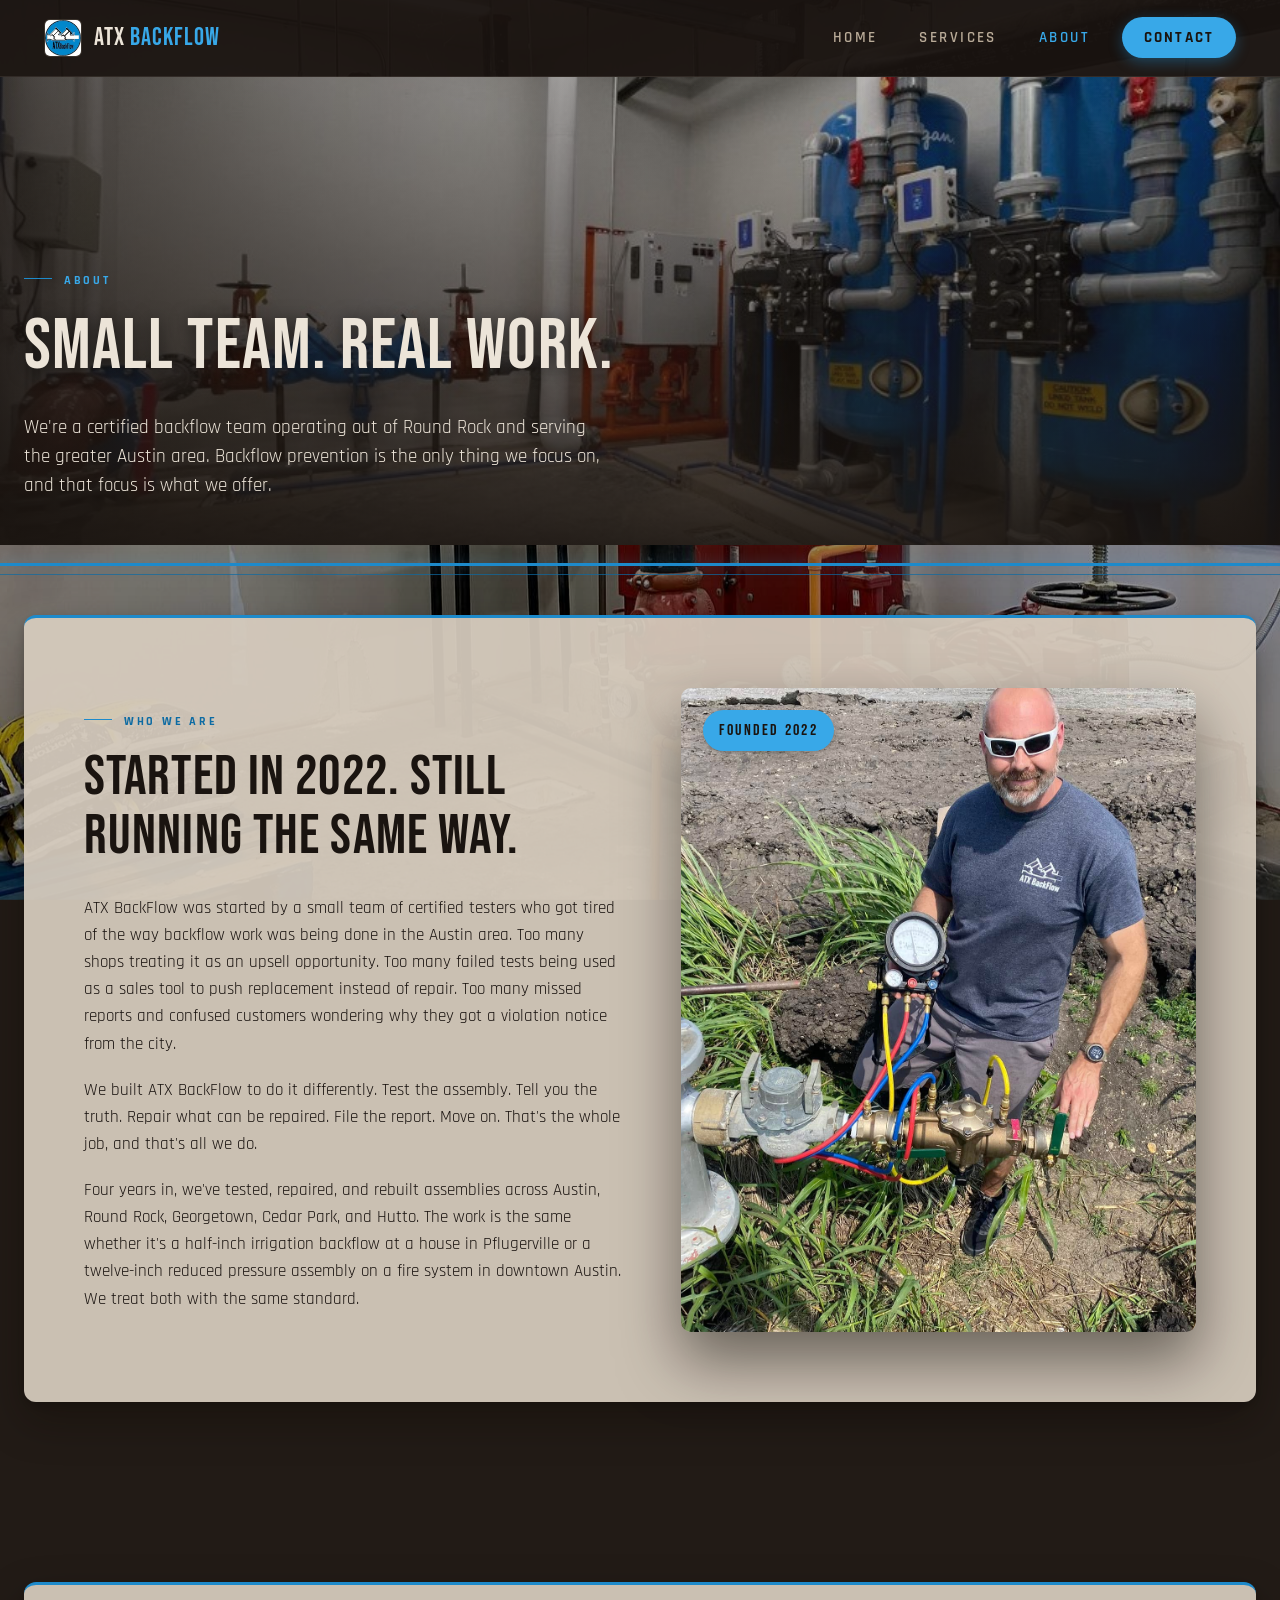
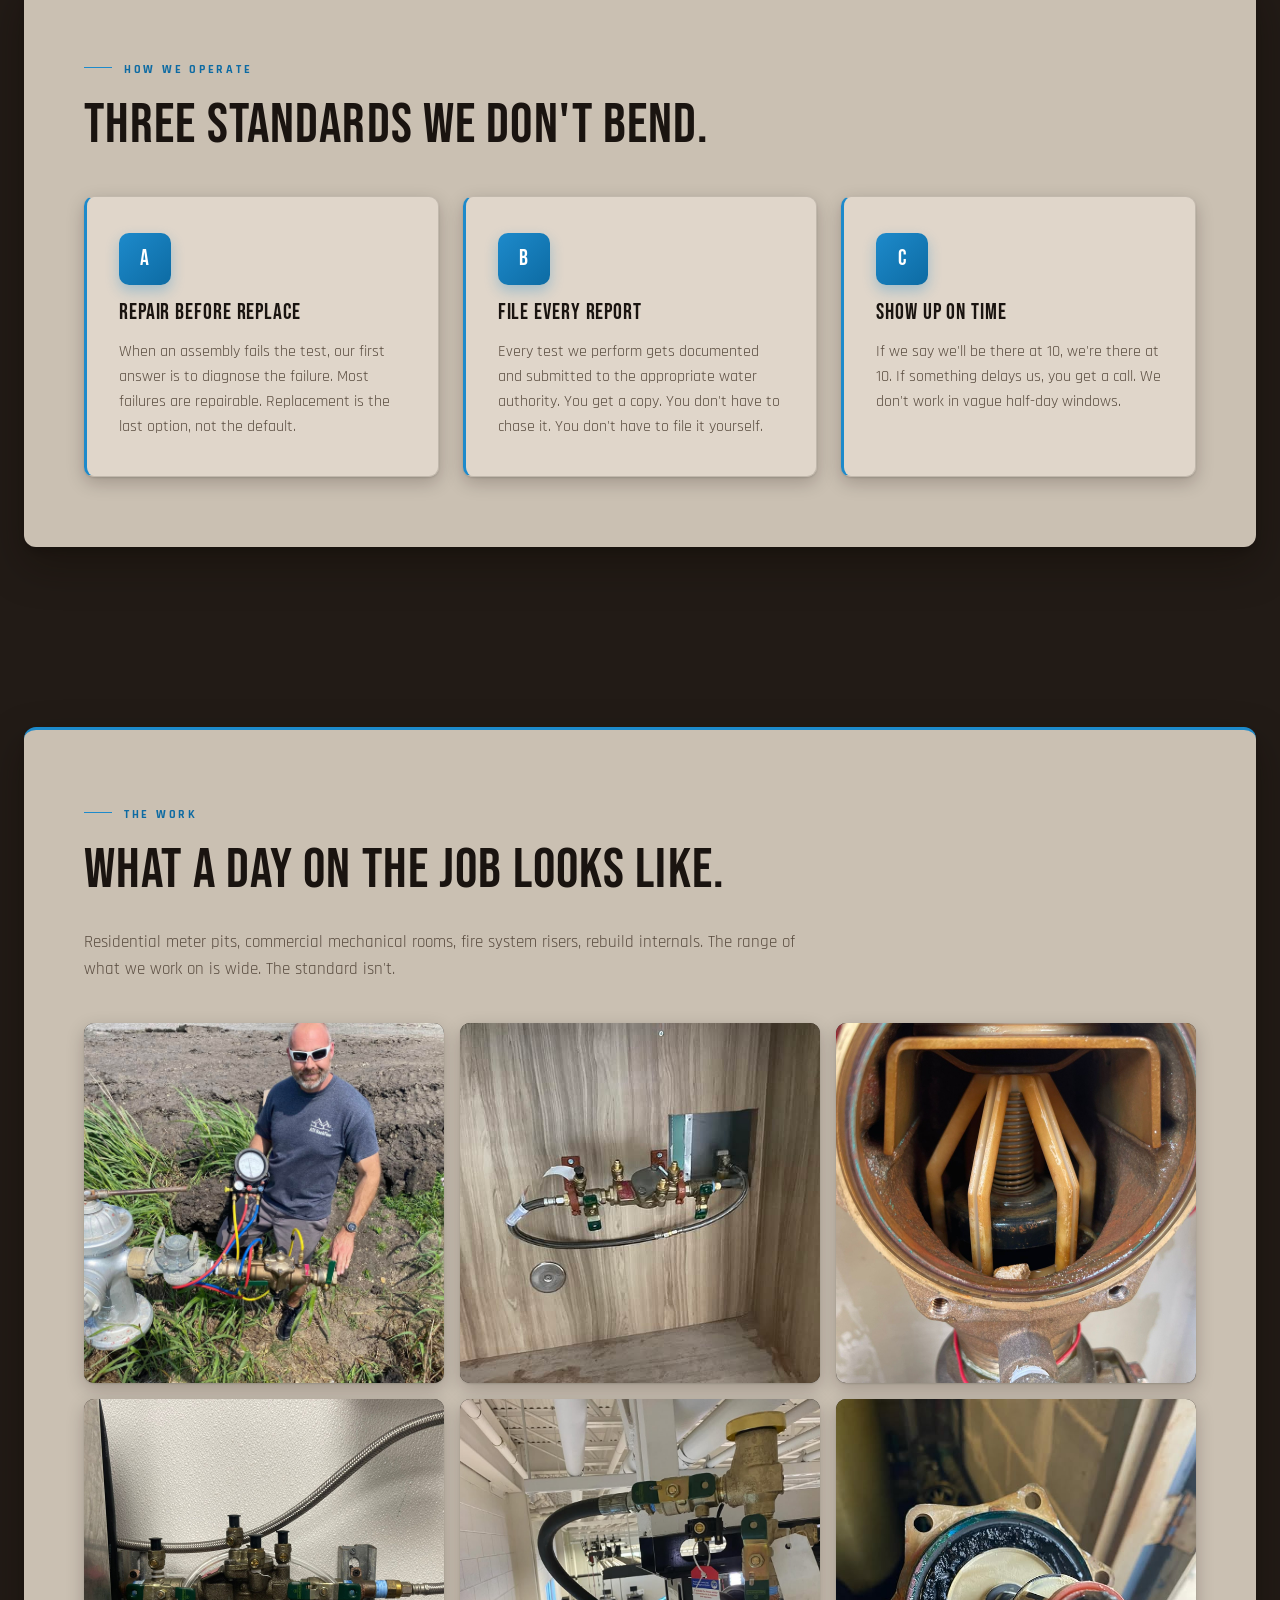
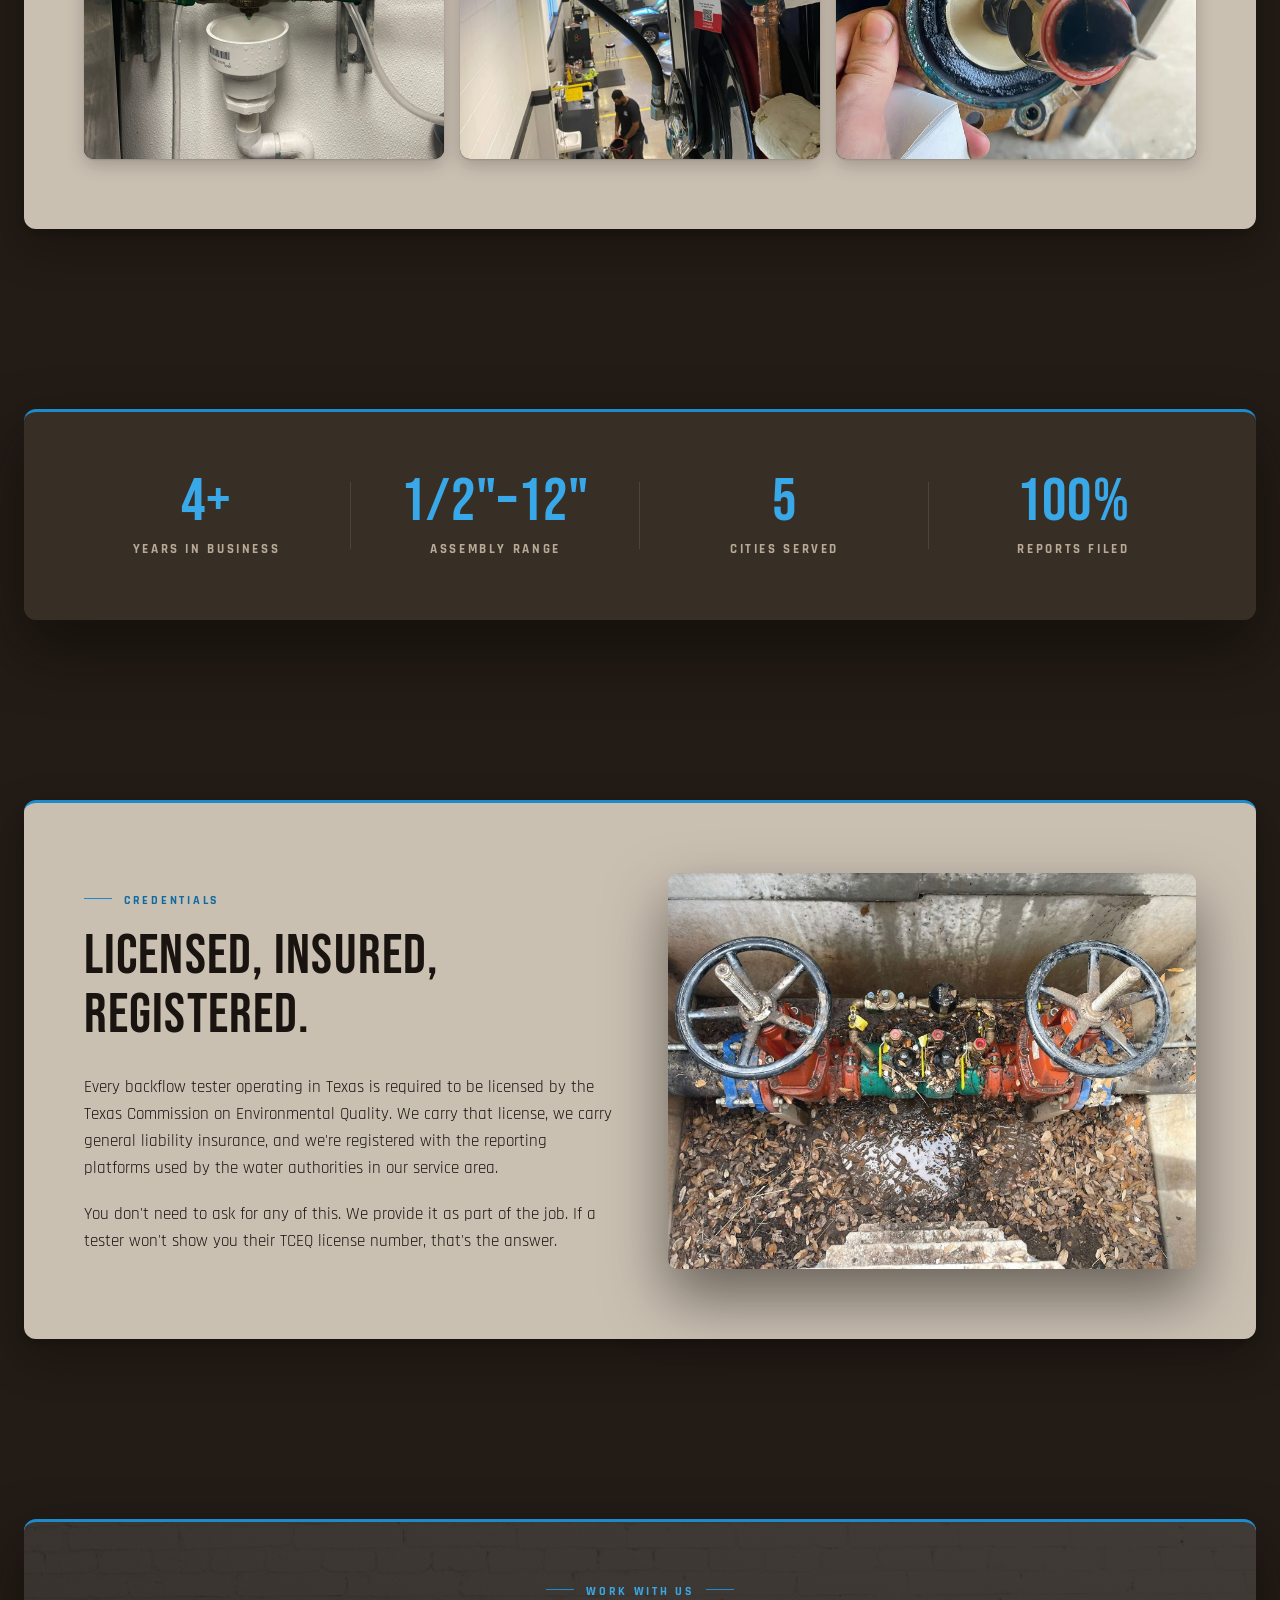
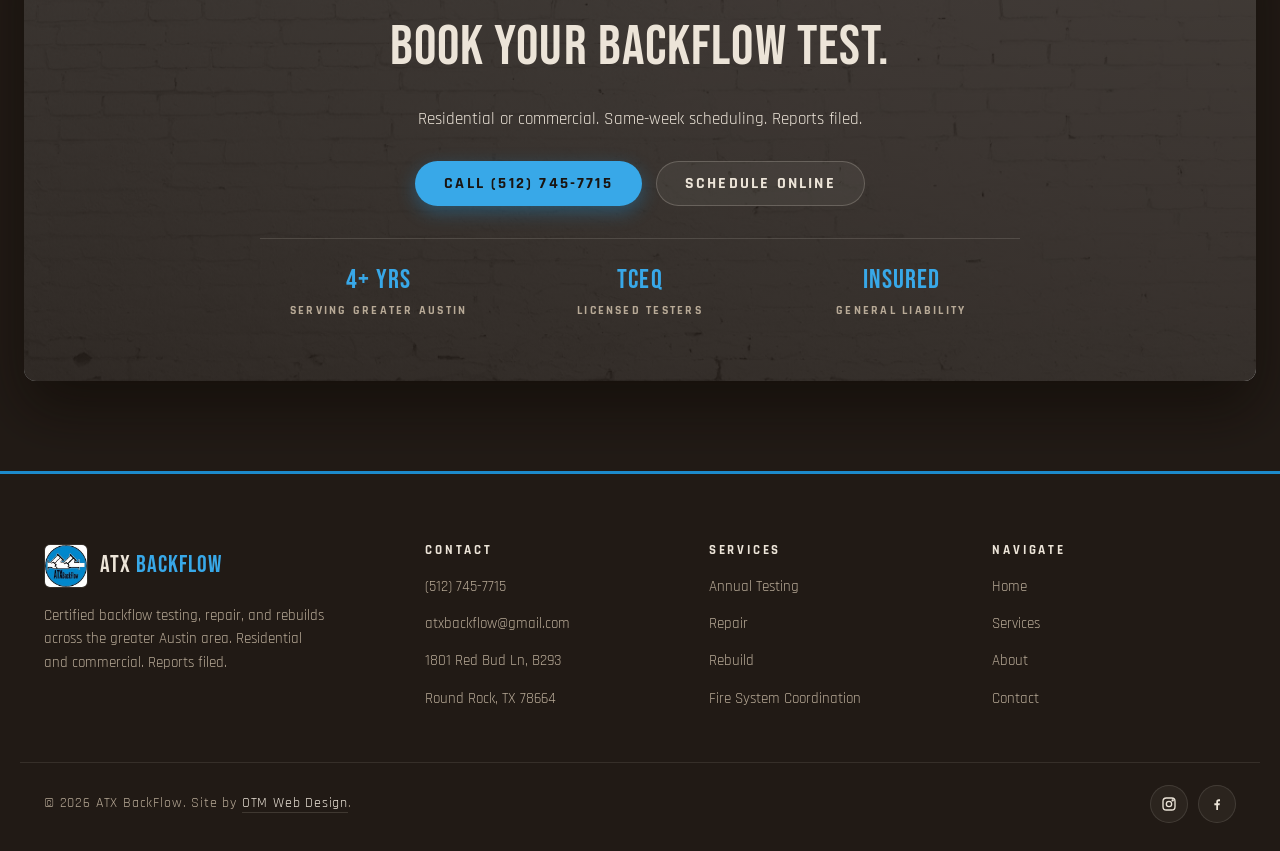
==== about.html @ 3a4fd920 "Polished first round" ====
<!DOCTYPE html>
<html lang="en">
<head>
  <meta charset="UTF-8">
  <meta name="viewport" content="width=device-width, initial-scale=1.0">
  <title>About | ATX BackFlow</title>
  <meta name="description" content="ATX BackFlow is a small, certified team serving the greater Austin area. We focus on backflow prevention testing, repair, and rebuilds. See our work and learn how we operate.">

  <link rel="preconnect" href="https://fonts.googleapis.com">
  <link rel="preconnect" href="https://fonts.gstatic.com" crossorigin>
  <link href="https://fonts.googleapis.com/css2?family=Bebas+Neue&family=Rajdhani:wght@400;500;600;700&display=swap" rel="stylesheet">

  <link rel="stylesheet" href="styles.css">
  <link rel="icon" type="image/png" href="assets/logo.jpg">
</head>
<body data-page="about">

  <header class="nav">
    <div class="nav__inner">
      <a href="index.html" class="nav__brand">
        <img src="assets/logo.jpg" alt="ATX BackFlow logo" class="nav__brand-mark">
        <strong>ATX <em>BackFlow</em></strong>
      </a>

      <button class="nav__hamburger" aria-label="Toggle menu" aria-expanded="false" aria-controls="nav-panel">
        <span></span><span></span><span></span>
      </button>

      <ul class="nav__menu">
        <li><a href="index.html" class="nav__link" data-nav="home">Home</a></li>
        <li><a href="services.html" class="nav__link" data-nav="services">Services</a></li>
        <li><a href="about.html" class="nav__link" data-nav="about">About</a></li>
        <li><a href="book.html" class="nav__cta">Contact</a></li>
      </ul>
    </div>
  </header>

  <div class="nav-backdrop" aria-hidden="true"></div>
  <nav class="nav-panel" id="nav-panel" aria-label="Mobile navigation">
    <a href="index.html" class="nav-panel__link" data-nav="home">Home</a>
    <a href="services.html" class="nav-panel__link" data-nav="services">Services</a>
    <a href="about.html" class="nav-panel__link" data-nav="about">About</a>
    <a href="book.html" class="nav-panel__cta">Contact</a>
  </nav>

  <!-- HERO -->
  <section class="hero hero--page">
    <div class="hero__bg" style="background-image: url('assets/hero-about.jpg');"></div>
    <div class="hero__inner">
      <div class="hero__content">
        <span class="eyebrow">About</span>
        <h1>Small Team. Real Work.</h1>
        <p class="hero__lede">We're a certified backflow team operating out of Round Rock and serving the greater Austin area. Backflow prevention is the only thing we focus on, and that focus is what we offer.</p>
      </div>
    </div>
  </section>

  <!-- BRAND RAIL -->
  <div class="brand-rail" aria-hidden="true">
    <div class="brand-rail__line-primary"></div>
    <div class="brand-rail__line-secondary"></div>
  </div>

  <!-- INTRO -->
  <section class="section section-card">
    <div class="container reveal">
      <div class="intro-grid">
        <div>
          <span class="eyebrow">Who We Are</span>
          <h2>Started in 2022. Still Running the Same Way.</h2>
          <p>ATX BackFlow was started by a small team of certified testers who got tired of the way backflow work was being done in the Austin area. Too many shops treating it as an upsell opportunity. Too many failed tests being used as a sales tool to push replacement instead of repair. Too many missed reports and confused customers wondering why they got a violation notice from the city.</p>
          <p>We built ATX BackFlow to do it differently. Test the assembly. Tell you the truth. Repair what can be repaired. File the report. Move on. That's the whole job, and that's all we do.</p>
          <p>Four years in, we've tested, repaired, and rebuilt assemblies across Austin, Round Rock, Georgetown, Cedar Park, and Hutto. The work is the same whether it's a half-inch irrigation backflow at a house in Pflugerville or a twelve-inch reduced pressure assembly on a fire system in downtown Austin. We treat both with the same standard.</p>
        </div>
        <div class="intro-grid__media">
          <span class="intro-grid__badge">Founded 2022</span>
          <img src="assets/about-intro.jpg" alt="ATX BackFlow technician on site">
        </div>
      </div>
    </div>
  </section>

  <!-- VALUES -->
  <section class="section section-card">
    <div class="container reveal">
      <div style="max-width: 720px;">
        <span class="eyebrow">How We Operate</span>
        <h2>Three Standards We Don't Bend.</h2>
      </div>

      <div class="services-grid">
        <article class="service-card value-card">
          <div class="service-card__icon">A</div>
          <h3>Repair Before Replace</h3>
          <p>When an assembly fails the test, our first answer is to diagnose the failure. Most failures are repairable. Replacement is the last option, not the default.</p>
        </article>

        <article class="service-card value-card">
          <div class="service-card__icon">B</div>
          <h3>File Every Report</h3>
          <p>Every test we perform gets documented and submitted to the appropriate water authority. You get a copy. You don't have to chase it. You don't have to file it yourself.</p>
        </article>

        <article class="service-card value-card">
          <div class="service-card__icon">C</div>
          <h3>Show Up On Time</h3>
          <p>If we say we'll be there at 10, we're there at 10. If something delays us, you get a call. We don't work in vague half-day windows.</p>
        </article>
      </div>
    </div>
  </section>

  <!-- GALLERY -->
  <section class="section section-card">
    <div class="container reveal">
      <div style="max-width: 720px;">
        <span class="eyebrow">The Work</span>
        <h2>What a Day on the Job Looks Like.</h2>
        <p class="muted" style="font-size: 1.05rem;">Residential meter pits, commercial mechanical rooms, fire system risers, rebuild internals. The range of what we work on is wide. The standard isn't.</p>
      </div>

      <div class="gallery-grid">
        <div class="gallery-item"><img src="assets/gallery-1.jpg" alt="Technician performing residential backflow test"></div>
        <div class="gallery-item"><img src="assets/gallery-2.jpg" alt="Wall of mounted commercial backflow assemblies"></div>
        <div class="gallery-item"><img src="assets/gallery-3.jpg" alt="Industrial valve internals"></div>
        <div class="gallery-item"><img src="assets/gallery-4.jpg" alt="Residential backflow install"></div>
        <div class="gallery-item"><img src="assets/gallery-5.jpg" alt="Commercial mechanical room work"></div>
        <div class="gallery-item"><img src="assets/gallery-6.jpg" alt="Backflow assembly repair detail"></div>
      </div>
    </div>
  </section>

  <!-- STATS BAND (contained warm frame) -->
  <section class="section section-card section-card--deep">
    <div class="container reveal">
      <div class="stats__grid">
        <div class="stat">
          <div class="stat__value">4+</div>
          <div class="stat__label">Years in Business</div>
        </div>
        <div class="stat">
          <div class="stat__value">1/2"&ndash;12"</div>
          <div class="stat__label">Assembly Range</div>
        </div>
        <div class="stat">
          <div class="stat__value">5</div>
          <div class="stat__label">Cities Served</div>
        </div>
        <div class="stat">
          <div class="stat__value">100%</div>
          <div class="stat__label">Reports Filed</div>
        </div>
      </div>
    </div>
  </section>

  <!-- CREDENTIALS -->
  <section class="section section-card">
    <div class="container reveal">
      <div class="feature feature--reverse">
        <div class="feature__media">
          <img src="assets/about-credentials.jpg" alt="Rebuilt backflow assembly internals showing component-level work">
        </div>
        <div>
          <span class="eyebrow">Credentials</span>
          <h2>Licensed, Insured, Registered.</h2>
          <p>Every backflow tester operating in Texas is required to be licensed by the Texas Commission on Environmental Quality. We carry that license, we carry general liability insurance, and we're registered with the reporting platforms used by the water authorities in our service area.</p>
          <p>You don't need to ask for any of this. We provide it as part of the job. If a tester won't show you their TCEQ license number, that's the answer.</p>
        </div>
      </div>
    </div>
  </section>

  <!-- CTA STRIP -->
  <section class="section section-card section-card--deep has-bg">
    <div class="container reveal">
      <div class="cta-strip__inner">
        <span class="eyebrow eyebrow--centered">Work With Us</span>
        <h2>Book Your Backflow Test.</h2>
        <p class="cta-strip__lede">Residential or commercial. Same-week scheduling. Reports filed.</p>
        <div class="cta-strip__actions">
          <a href="tel:5127457715" class="btn btn--primary">Call (512) 745-7715</a>
          <a href="book.html" class="btn btn--ghost">Schedule Online</a>
        </div>
        <div class="cta-trust">
          <div class="cta-trust__item">
            <div class="cta-trust__value">4+ Yrs</div>
            <div class="cta-trust__label">Serving Greater Austin</div>
          </div>
          <div class="cta-trust__item">
            <div class="cta-trust__value">TCEQ</div>
            <div class="cta-trust__label">Licensed Testers</div>
          </div>
          <div class="cta-trust__item">
            <div class="cta-trust__value">Insured</div>
            <div class="cta-trust__label">General Liability</div>
          </div>
        </div>
      </div>
    </div>
  </section>

  <!-- FOOTER -->
  <footer class="footer">
    <div class="footer__grid">
      <div>
        <div class="footer__brand">
          <img src="assets/logo.jpg" alt="ATX BackFlow logo">
          <span class="footer__brand-text">ATX <em>BackFlow</em></span>
        </div>
        <p class="footer__tagline">Certified backflow testing, repair, and rebuilds across the greater Austin area. Residential and commercial. Reports filed.</p>
      </div>

      <div class="footer__col">
        <h4>Contact</h4>
        <ul class="footer__list">
          <li><a href="tel:5127457715">(512) 745-7715</a></li>
          <li><a href="mailto:atxbackflow@gmail.com">atxbackflow@gmail.com</a></li>
          <li><span>1801 Red Bud Ln, B293</span></li>
          <li><span>Round Rock, TX 78664</span></li>
        </ul>
      </div>

      <div class="footer__col">
        <h4>Services</h4>
        <ul class="footer__list">
          <li><a href="services.html">Annual Testing</a></li>
          <li><a href="services.html">Repair</a></li>
          <li><a href="services.html">Rebuild</a></li>
          <li><a href="services.html">Fire System Coordination</a></li>
        </ul>
      </div>

      <div class="footer__col">
        <h4>Navigate</h4>
        <ul class="footer__list">
          <li><a href="index.html">Home</a></li>
          <li><a href="services.html">Services</a></li>
          <li><a href="about.html">About</a></li>
          <li><a href="book.html">Contact</a></li>
        </ul>
      </div>
    </div>

    <div class="footer__bottom">
      <div class="footer__credits">
        &copy; <span data-year>2026</span> ATX BackFlow. Site by <a href="https://otm-designs.com" target="_blank" rel="noopener">OTM Web Design</a>.
      </div>
      <div class="footer__social">
        <a href="https://www.instagram.com/atxbackflow/" target="_blank" rel="noopener" aria-label="Instagram">
          <svg viewBox="0 0 24 24" fill="none" stroke="currentColor" stroke-width="2"><rect x="3" y="3" width="18" height="18" rx="5"/><circle cx="12" cy="12" r="4"/><circle cx="17.5" cy="6.5" r="0.8" fill="currentColor"/></svg>
        </a>
        <a href="https://www.facebook.com/ATXbackflow" target="_blank" rel="noopener" aria-label="Facebook">
          <svg viewBox="0 0 24 24" fill="currentColor"><path d="M13.5 21v-7h2.4l.4-3h-2.8V9.2c0-.9.3-1.5 1.5-1.5h1.5V5c-.3 0-1.1-.1-2.1-.1-2.1 0-3.5 1.3-3.5 3.6V11H8v3h2.9v7h2.6z"/></svg>
        </a>
      </div>
    </div>
  </footer>

  <script src="script.js"></script>
</body>
</html>
---- styles.css ----
/* ============================================
   ATX BACKFLOW
   OTM Background Build Standard
   Warm taupe frames over dark locked background
   Water blue accent (plumbing/utility brand color)
   ============================================ */

:root {
  /* ===== Dark element palette (used for hero, nav, marquee, footer, dark sub-cards) ===== */
  --color-ink: #1a1410;          /* deep espresso text on warm frames, never pure black */
  --color-espresso: #221b16;     /* deepest dark used for footer / marquee / nav */
  --color-charcoal: #2c241d;     /* secondary dark */

  /* ===== Warm taupe frame palette ===== */
  --color-taupe-primary: #3a3128;     /* base for emphasis (CTA strip, stats, footer) */
  --color-taupe-frame: #d8cdbf;       /* primary warm frame fill (taupe, grounded) */
  --color-taupe-frame-soft: #e2d8cb;  /* lighter frame variant */
  --color-taupe-deep: #2e2620;        /* deepest warm tone, marquee/CTA strip emphasis */
  --color-taupe-line: rgba(58, 49, 40, 0.18);
  --color-warm-text-muted: #5a4d40;   /* muted text on warm frames */

  /* Frame fills with alpha for floating over locked bg */
  --frame-fill: rgba(216, 205, 191, 0.93);       /* warm taupe primary at 93% alpha */
  --frame-fill-soft: rgba(226, 216, 203, 0.94);  /* lighter sub-card / inner */
  --frame-fill-deep: rgba(58, 49, 40, 0.92);     /* deep emphasis frame (stats, CTA, marquee) */
  --frame-fill-deepest: rgba(34, 27, 22, 0.95);  /* deepest, used for footer */

  /* ===== Accent: water blue (plumbing brand) ===== */
  --accent: #1d8acb;
  --accent-bright: #38a8e8;
  --accent-deep: #0d6ba3;
  --accent-soft: rgba(29, 138, 203, 0.16);

  /* ===== Surfaces ===== */
  --color-cream: #f4ece1;              /* lightest accent surface for hover states */
  --color-text-on-dark: #ece4d8;       /* warm-tinted light text on dark surfaces */
  --color-text-on-dark-muted: #b8aa97;

  /* Form input fields (sit inside warm frames, need a clean readable surface) */
  --form-surface: #f8f2e8;
  --form-border: #b8a890;

  /* ===== Shadows ===== */
  --shadow-soft: 0 6px 18px rgba(20, 12, 6, 0.22), 0 1px 2px rgba(0, 0, 0, 0.12);
  --shadow-lift: 0 18px 42px rgba(15, 9, 4, 0.35), 0 4px 10px rgba(0, 0, 0, 0.18);
  --shadow-deep: 0 28px 60px rgba(10, 6, 2, 0.5);

  /* ===== Layout ===== */
  --container-max: 1240px;
  --radius-card: 12px;
  --radius-sub: 10px;
  --radius-pill: 999px;

  /* ===== Transitions ===== */
  --t-fast: 150ms ease;
  --t-base: 220ms ease;
  --t-slow: 380ms cubic-bezier(0.5, 0, 0.2, 1);
}

/* ============================================
   RESET / BASE
   ============================================ */

*, *::before, *::after { box-sizing: border-box; }

html {
  scroll-behavior: smooth;
  -webkit-text-size-adjust: 100%;
}

body {
  margin: 0;
  font-family: 'Rajdhani', system-ui, sans-serif;
  font-size: 17px;
  line-height: 1.6;
  color: var(--color-ink);
  background: var(--color-espresso);
  position: relative;
  min-height: 100vh;
  overflow-x: hidden;
}

body.nav-open { overflow: hidden; }

/* Locked body background. body::before ONLY. No body::after overlay (per spec). */
body::before {
  content: '';
  position: fixed;
  inset: 0;
  z-index: -1;
  background-image: url('assets/body-bg.jpg');
  background-size: cover;
  background-position: center;
  background-repeat: no-repeat;
  filter: brightness(0.6) saturate(0.95);
  will-change: transform;
}

img { max-width: 100%; display: block; }
a { color: inherit; text-decoration: none; }
button { font-family: inherit; cursor: pointer; border: none; background: none; color: inherit; }

/* ============================================
   TYPOGRAPHY
   ============================================ */

h1, h2, h3, h4 {
  font-family: 'Bebas Neue', 'Rajdhani', sans-serif;
  font-weight: 400;
  letter-spacing: 0.02em;
  line-height: 1.05;
  margin: 0 0 0.5em;
  text-transform: uppercase;
  color: var(--color-ink);
  text-wrap: balance;
}

h1 { font-size: clamp(2.8rem, 6vw, 4.5rem); letter-spacing: 0.015em; }
h2 { font-size: clamp(2.2rem, 4.5vw, 3.5rem); }
h3 { font-size: clamp(1.5rem, 2.6vw, 1.95rem); letter-spacing: 0.04em; }
h4 { font-size: 1.15rem; letter-spacing: 0.06em; }

p { margin: 0 0 1.1em; color: var(--color-ink); }
p:last-child { margin-bottom: 0; }

.lede, .hero__lede, .cta-strip p { text-wrap: pretty; }

.eyebrow {
  display: inline-block;
  font-family: 'Rajdhani', sans-serif;
  font-size: 0.78rem;
  font-weight: 700;
  letter-spacing: 0.22em;
  text-transform: uppercase;
  color: var(--accent-deep);
  margin-bottom: 1.1rem;
}

.eyebrow::before {
  content: '';
  display: inline-block;
  width: 28px;
  height: 1px;
  background: var(--accent);
  vertical-align: middle;
  margin-right: 12px;
  margin-bottom: 4px;
}

/* Symmetric eyebrow (used on CTA strip): line on both sides */
.eyebrow--centered {
  display: block;
  text-align: center;
  margin-bottom: 1.1rem;
}
.eyebrow--centered::before,
.eyebrow--centered::after {
  content: '';
  display: inline-block;
  width: 28px;
  height: 1px;
  background: var(--accent);
  vertical-align: middle;
  margin: 0 12px 4px;
}

/* Text on dark surfaces (hero, marquee, CTA strip, footer, deep frames) */
.on-dark { color: var(--color-text-on-dark); }
.on-dark h1, .on-dark h2, .on-dark h3, .on-dark h4 { color: var(--color-text-on-dark); }
.on-dark p { color: var(--color-text-on-dark); }
.on-dark .muted { color: var(--color-text-on-dark-muted); }

.muted { color: var(--color-warm-text-muted); }

/* ============================================
   LAYOUT PRIMITIVES
   Warm frame floating over locked background
   ============================================ */

.section {
  padding: 90px 0;
  position: relative;
  background: transparent;
}

.section--tight { padding: 60px 0; }

.container {
  width: calc(100% - 48px);
  max-width: var(--container-max);
  margin: 0 auto;
}

/* THE CORE PATTERN: warm floating frame.
   Applied to .section .container via the .section-card class on the section.
   Every content frame carries a 3px accent top border (frame top trim). */
.section-card .container {
  background: var(--frame-fill);
  color: var(--color-ink);
  padding: 70px 60px;
  border-radius: var(--radius-card);
  box-shadow: var(--shadow-lift);
  border-top: 3px solid var(--accent);
  position: relative;
}

/* Deeper warm frame for emphasis sections (stats, CTA strip) */
.section-card--deep .container {
  background: var(--frame-fill-deep);
  color: var(--color-text-on-dark);
  padding: 60px 50px;
  border-radius: var(--radius-card);
  box-shadow: var(--shadow-deep);
  border-top: 3px solid var(--accent);
}

/* CTA strip with a background image. Image sits under a warm dark scrim
   so the headline, blue accents, and trust strip stay legible. */
.section-card--deep.has-bg .container {
  background:
    linear-gradient(rgba(34, 27, 22, 0.86), rgba(34, 27, 22, 0.9)),
    url('assets/cta-bg.jpg');
  background-size: cover, cover;
  background-position: center, center;
  background-repeat: no-repeat, no-repeat;
  overflow: hidden;
}

.section-card--deep .container h1,
.section-card--deep .container h2,
.section-card--deep .container h3,
.section-card--deep .container h4 { color: var(--color-text-on-dark); }
.section-card--deep .container p { color: var(--color-text-on-dark); }
.section-card--deep .container .eyebrow { color: var(--accent-bright); }
.section-card--deep .container .muted { color: var(--color-text-on-dark-muted); }

/* ============================================
   BRAND TRANSITION RAIL (inner pages only)
   Sits below hero, above first content frame.
   Pages WITH a marquee skip this (marquee handles the transition).
   ============================================ */

.brand-rail {
  padding: 18px 0 0;
  display: flex;
  flex-direction: column;
  align-items: stretch;
  gap: 8px;
  background: transparent;
}

/* When a brand rail is immediately followed by a content section,
   pull that section up so the rail reads as a tight hero-to-content handoff */
.brand-rail + .section { padding-top: 40px; }

.brand-rail__line-primary {
  height: 3px;
  background: var(--accent);
  box-shadow: 0 0 14px rgba(56, 168, 232, 0.4);
}

.brand-rail__line-secondary {
  height: 1px;
  background: var(--accent-deep);
  opacity: 0.7;
}

/* ============================================
   NAV
   Full-width bar, no backdrop-filter (panel positioning hazard).
   Solid-ish dark background gives the premium feel.
   ============================================ */

.nav {
  position: sticky;
  top: 0;
  z-index: 100;
  background: rgba(26, 20, 16, 0.94);
  border-bottom: 1px solid rgba(216, 205, 191, 0.1);
}

.nav__inner {
  max-width: var(--container-max);
  margin: 0 auto;
  padding: 18px 24px;
  display: flex;
  align-items: center;
  justify-content: space-between;
  gap: 24px;
}

.nav__brand {
  display: flex;
  align-items: center;
  gap: 12px;
  font-family: 'Bebas Neue', sans-serif;
  font-size: 1.55rem;
  letter-spacing: 0.04em;
  color: var(--color-text-on-dark);
}

.nav__brand-mark {
  width: 38px;
  height: 38px;
  border-radius: 6px;
  object-fit: cover;
  background: var(--color-espresso);
  border: 1px solid rgba(216, 205, 191, 0.12);
}

.nav__brand strong {
  font-weight: 400;
  color: var(--color-text-on-dark);
}

.nav__brand strong em {
  font-style: normal;
  color: var(--accent-bright);
}

.nav__menu {
  display: flex;
  align-items: center;
  gap: 6px;
  list-style: none;
  margin: 0;
  padding: 0;
}

.nav__link {
  font-family: 'Rajdhani', sans-serif;
  font-size: 0.95rem;
  font-weight: 600;
  letter-spacing: 0.16em;
  text-transform: uppercase;
  color: var(--color-text-on-dark-muted);
  padding: 10px 18px;
  border-radius: var(--radius-pill);
  transition: color var(--t-fast), background var(--t-fast);
}

.nav__link:hover { color: var(--color-text-on-dark); background: rgba(216, 205, 191, 0.06); }
.nav__link.is-active { color: var(--accent-bright); }

.nav__cta {
  font-family: 'Rajdhani', sans-serif;
  font-size: 0.95rem;
  font-weight: 700;
  letter-spacing: 0.14em;
  text-transform: uppercase;
  color: var(--color-ink);
  background: var(--accent-bright);
  padding: 11px 22px;
  border-radius: var(--radius-pill);
  margin-left: 8px;
  transition: background var(--t-fast), transform var(--t-fast), box-shadow var(--t-fast);
  box-shadow: 0 4px 14px rgba(29, 138, 203, 0.4);
}

.nav__cta:hover { background: var(--color-cream); transform: translateY(-1px); box-shadow: 0 8px 22px rgba(29, 138, 203, 0.55); }

/* ============================================
   PREMIUM HAMBURGER + SLIDE-IN MOBILE MENU
   ============================================ */

.nav__hamburger {
  display: none;
  width: 48px;
  height: 48px;
  position: relative;
  background: transparent;
  border: none;
  border-radius: 8px;
  z-index: 220;
  cursor: pointer;
}

.nav__hamburger span {
  position: absolute;
  left: 11px;
  width: 26px;
  height: 2.5px;
  background: var(--accent-bright);
  border-radius: 2px;
  transition: transform 0.3s cubic-bezier(0.5, 0, 0.2, 1),
              opacity 0.2s ease,
              top 0.3s cubic-bezier(0.5, 0, 0.2, 1);
}

.nav__hamburger span:nth-child(1) { top: 16px; }
.nav__hamburger span:nth-child(2) { top: 22.75px; }
.nav__hamburger span:nth-child(3) { top: 29.5px; }

body.nav-open .nav__hamburger span:nth-child(1) { top: 22.75px; transform: rotate(45deg); }
body.nav-open .nav__hamburger span:nth-child(2) { opacity: 0; }
body.nav-open .nav__hamburger span:nth-child(3) { top: 22.75px; transform: rotate(-45deg); }

/* Backdrop dimming overlay */
.nav-backdrop {
  display: none;
  position: fixed;
  inset: 0;
  background: rgba(0, 0, 0, 0.55);
  backdrop-filter: blur(2px);
  -webkit-backdrop-filter: blur(2px);
  opacity: 0;
  transition: opacity 0.35s ease;
  pointer-events: none;
  z-index: 200;
}

body.nav-open .nav-backdrop {
  display: block;
  opacity: 1;
  pointer-events: auto;
}

/* Slide-in panel */
.nav-panel {
  display: none;
  position: fixed;
  top: 0;
  right: 0;
  bottom: 0;
  width: min(78vw, 360px);
  background: linear-gradient(165deg, var(--color-espresso) 0%, var(--color-charcoal) 60%, var(--color-taupe-primary) 100%);
  border-left: 3px solid var(--accent);
  box-shadow: -20px 0 60px rgba(0, 0, 0, 0.45);
  padding: 96px 32px 50px;
  transform: translateX(100%);
  transition: transform 0.4s cubic-bezier(0.5, 0, 0.2, 1);
  z-index: 210;
  flex-direction: column;
  gap: 0;
}

body.nav-open .nav-panel {
  display: flex;
  transform: translateX(0);
}

.nav-panel__link {
  display: block;
  font-family: 'Bebas Neue', sans-serif;
  font-size: 1.55rem;
  letter-spacing: 0.1em;
  color: var(--color-text-on-dark);
  padding: 18px 0;
  border-bottom: 1px solid rgba(56, 168, 232, 0.18);
  transition: color 0.3s cubic-bezier(0.5, 0, 0.2, 1),
              padding-left 0.3s cubic-bezier(0.5, 0, 0.2, 1);
}

.nav-panel__link:hover,
.nav-panel__link.is-active {
  color: var(--accent-bright);
  padding-left: 10px;
}

.nav-panel__cta {
  margin-top: auto;
  display: block;
  text-align: center;
  font-family: 'Rajdhani', sans-serif;
  font-size: 1rem;
  font-weight: 700;
  letter-spacing: 0.14em;
  text-transform: uppercase;
  color: var(--color-ink);
  background: var(--accent-bright);
  padding: 16px 22px;
  border-radius: var(--radius-pill);
  box-shadow: 0 6px 18px rgba(29, 138, 203, 0.4);
}

/* ============================================
   HERO
   Full-bleed. Only element allowed to break gutters.
   ============================================ */

.hero {
  position: relative;
  min-height: 78vh;
  display: flex;
  align-items: flex-end;
  padding: 120px 0 80px;
  overflow: hidden;
  isolation: isolate;
}

.hero--page { min-height: 52vh; padding: 90px 0 44px; }

.hero__bg {
  position: absolute;
  inset: 0;
  z-index: -1;
  background-size: cover;
  background-position: center;
  background-repeat: no-repeat;
}

.hero__bg::after {
  content: '';
  position: absolute;
  inset: 0;
  background:
    linear-gradient(180deg, rgba(26, 20, 16, 0.15) 0%, rgba(26, 20, 16, 0.55) 60%, rgba(26, 20, 16, 0.92) 100%),
    linear-gradient(90deg, rgba(26, 20, 16, 0.7) 0%, rgba(26, 20, 16, 0.15) 55%, transparent 100%);
}

.hero__inner {
  max-width: var(--container-max);
  margin: 0 auto;
  width: calc(100% - 48px);
  position: relative;
  z-index: 2;
}

.hero__content { max-width: 720px; }

.hero h1 {
  color: var(--color-text-on-dark);
  margin-bottom: 0.4em;
  text-shadow: 0 2px 18px rgba(0, 0, 0, 0.55);
  text-wrap: balance;
}

.hero__lede {
  font-size: 1.18rem;
  line-height: 1.55;
  color: var(--color-text-on-dark);
  max-width: 580px;
  margin-bottom: 2rem;
  font-weight: 400;
  text-wrap: pretty;
}

.hero .eyebrow { color: var(--accent-bright); }

.hero__actions {
  display: flex;
  gap: 14px;
  flex-wrap: wrap;
  align-items: center;
}

/* ============================================
   BUTTONS
   ============================================ */

.btn {
  display: inline-flex;
  align-items: center;
  justify-content: center;
  gap: 10px;
  font-family: 'Rajdhani', sans-serif;
  font-size: 0.98rem;
  font-weight: 700;
  letter-spacing: 0.14em;
  text-transform: uppercase;
  padding: 14px 28px;
  border-radius: var(--radius-pill);
  transition: all var(--t-base);
  border: 1px solid transparent;
  cursor: pointer;
  text-align: center;
  line-height: 1;
}

.btn--primary {
  background: var(--accent-bright);
  color: var(--color-ink);
  box-shadow: 0 6px 18px rgba(29, 138, 203, 0.4);
}
.btn--primary:hover { background: var(--color-cream); transform: translateY(-2px); box-shadow: 0 10px 26px rgba(29, 138, 203, 0.55); }

.btn--ghost {
  background: rgba(236, 228, 216, 0.06);
  color: var(--color-text-on-dark);
  border-color: rgba(236, 228, 216, 0.22);
}
.btn--ghost:hover { background: rgba(236, 228, 216, 0.12); border-color: var(--accent-bright); color: var(--accent-bright); }

.btn--dark {
  background: var(--color-ink);
  color: var(--color-text-on-dark);
  border-color: var(--color-ink);
}
.btn--dark:hover { background: var(--color-charcoal); transform: translateY(-2px); }

.btn--outline {
  background: transparent;
  color: var(--color-ink);
  border-color: var(--color-ink);
}
.btn--outline:hover { background: var(--color-ink); color: var(--color-text-on-dark); transform: translateY(-2px); }

.btn--block { display: flex; width: 100%; }

/* ============================================
   MARQUEE (full-bleed, deep warm tone, accent borders)
   ============================================ */

.marquee {
  background: var(--color-taupe-deep);
  border-top: 2px solid var(--accent-bright);
  border-bottom: 2px solid var(--accent-bright);
  padding: 18px 0;
  overflow: hidden;
  position: relative;
  z-index: 3;
  box-shadow:
    0 -8px 24px rgba(0, 0, 0, 0.45),
    0 8px 24px rgba(0, 0, 0, 0.35);
}

.marquee__track {
  display: flex;
  white-space: nowrap;
  animation: marquee-scroll 38s linear infinite;
  width: max-content;
}

.marquee:hover .marquee__track { animation-play-state: paused; }

.marquee__item {
  font-family: 'Bebas Neue', sans-serif;
  font-size: 1.05rem;
  letter-spacing: 0.18em;
  color: var(--color-text-on-dark);
  padding: 0 26px;
  display: flex;
  align-items: center;
  gap: 26px;
}

.marquee__item::after {
  content: '';
  display: inline-block;
  width: 6px;
  height: 6px;
  border-radius: 50%;
  background: var(--accent-bright);
  margin-left: 26px;
}

@keyframes marquee-scroll {
  from { transform: translateX(0); }
  to { transform: translateX(-50%); }
}

@media (prefers-reduced-motion: reduce) {
  .marquee__track { animation: none; }
}

/* ============================================
   INTRO GRID
   ============================================ */

.intro-grid {
  display: grid;
  grid-template-columns: 1.05fr 1fr;
  gap: 56px;
  align-items: center;
}

.intro-grid__media {
  position: relative;
  border-radius: var(--radius-sub);
  overflow: hidden;
  aspect-ratio: 4 / 5;
  box-shadow: var(--shadow-deep);
}

.intro-grid__media img {
  width: 100%;
  height: 100%;
  object-fit: cover;
}

.intro-grid__badge {
  position: absolute;
  top: 22px;
  left: 22px;
  background: var(--accent-bright);
  color: var(--color-ink);
  font-family: 'Bebas Neue', sans-serif;
  font-size: 1rem;
  letter-spacing: 0.14em;
  padding: 8px 16px;
  border-radius: var(--radius-pill);
  box-shadow: var(--shadow-soft);
}

/* ============================================
   SERVICES GRID (warm sub-cards inside warm frame)
   ============================================ */

.services-grid {
  display: grid;
  grid-template-columns: repeat(3, 1fr);
  gap: 24px;
  margin-top: 40px;
}

.service-card {
  background: var(--frame-fill-soft);
  border: 1px solid var(--color-taupe-line);
  border-radius: var(--radius-sub);
  padding: 36px 32px;
  transition: transform var(--t-base), box-shadow var(--t-base), border-color var(--t-base);
  display: flex;
  flex-direction: column;
  gap: 16px;
  box-shadow: var(--shadow-soft);
}

.service-card:hover {
  transform: translateY(-4px);
  box-shadow: var(--shadow-lift);
  border-color: var(--accent);
}

.service-card__icon {
  width: 52px;
  height: 52px;
  border-radius: 10px;
  background: linear-gradient(135deg, var(--accent) 0%, var(--accent-deep) 100%);
  display: flex;
  align-items: center;
  justify-content: center;
  color: #fff;
  font-family: 'Bebas Neue', sans-serif;
  font-size: 1.4rem;
  letter-spacing: 0.05em;
  box-shadow: 0 6px 14px rgba(29, 138, 203, 0.32);
}

.service-card h3 {
  color: var(--color-ink);
  margin: 0;
  font-size: 1.4rem;
  letter-spacing: 0.04em;
}

.service-card p {
  color: var(--color-warm-text-muted);
  font-size: 1rem;
  margin: 0;
  line-height: 1.55;
}

.service-card__list {
  list-style: none;
  margin: 8px 0 0;
  padding: 0;
  display: flex;
  flex-direction: column;
  gap: 6px;
}

.service-card__list li {
  font-size: 0.95rem;
  color: var(--color-warm-text-muted);
  padding-left: 18px;
  position: relative;
}

.service-card__list li::before {
  content: '';
  position: absolute;
  left: 0;
  top: 9px;
  width: 8px;
  height: 8px;
  background: var(--accent);
  border-radius: 2px;
  transform: rotate(45deg);
}

/* Values card with permanent left-edge accent stripe (used on about page) */
.value-card {
  position: relative;
  border-left: 3px solid var(--accent);
}

/* Service area tile (used on services page) */
.service-area-tile {
  padding: 14px 18px;
  background: var(--frame-fill-soft);
  border-radius: 8px;
  border-left: 3px solid var(--accent);
  font-weight: 600;
  color: var(--color-ink);
}

/* ============================================
   PRICING (warm sub-cards inside warm frame)
   ============================================ */

.pricing-grid {
  display: grid;
  grid-template-columns: repeat(3, 1fr);
  gap: 24px;
  margin-top: 40px;
}

.price-card {
  background: var(--frame-fill-soft);
  color: var(--color-ink);
  border-radius: var(--radius-sub);
  padding: 40px 32px;
  text-align: center;
  border: 1px solid var(--color-taupe-line);
  transition: transform var(--t-base), border-color var(--t-base), box-shadow var(--t-base);
  display: flex;
  flex-direction: column;
  box-shadow: var(--shadow-soft);
}

.price-card:hover {
  transform: translateY(-4px);
  border-color: var(--accent);
  box-shadow: var(--shadow-lift);
}

.price-card__label {
  font-family: 'Bebas Neue', sans-serif;
  font-size: 1.5rem;
  letter-spacing: 0.08em;
  color: var(--accent-deep);
  margin-bottom: 8px;
}

.price-card__amount {
  font-family: 'Bebas Neue', sans-serif;
  font-size: 3.6rem;
  letter-spacing: 0.02em;
  line-height: 1;
  color: var(--color-ink);
  margin-bottom: 6px;
}

.price-card__divider {
  width: 56px;
  height: 2px;
  background: var(--accent);
  margin: 22px auto;
}

.price-card__desc {
  font-size: 0.98rem;
  color: var(--color-warm-text-muted);
  line-height: 1.55;
  margin: 0 0 8px;
}

.price-card__note {
  font-size: 0.82rem;
  letter-spacing: 0.08em;
  text-transform: uppercase;
  color: var(--color-warm-text-muted);
  margin-top: auto;
  padding-top: 18px;
  opacity: 0.75;
}

/* ============================================
   STATS (contained, deep warm frame)
   ============================================ */

.stats__grid {
  display: grid;
  grid-template-columns: repeat(4, 1fr);
  gap: 24px;
}

.stat {
  text-align: center;
  padding: 0 16px;
  position: relative;
}

.stat:not(:last-child)::after {
  content: '';
  position: absolute;
  right: -12px;
  top: 12%;
  bottom: 12%;
  width: 1px;
  background: rgba(236, 228, 216, 0.12);
}

.stat__value {
  font-family: 'Bebas Neue', sans-serif;
  font-size: clamp(2.6rem, 5vw, 3.8rem);
  letter-spacing: 0.02em;
  line-height: 1;
  color: var(--accent-bright);
  margin-bottom: 6px;
}

.stat__label {
  font-family: 'Rajdhani', sans-serif;
  font-size: 0.82rem;
  font-weight: 700;
  letter-spacing: 0.2em;
  text-transform: uppercase;
  color: var(--color-text-on-dark-muted);
}

/* ============================================
   GALLERY GRID
   ============================================ */

.gallery-grid {
  display: grid;
  grid-template-columns: repeat(3, 1fr);
  gap: 16px;
  margin-top: 40px;
}

.gallery-item {
  aspect-ratio: 1 / 1;
  border-radius: var(--radius-sub);
  overflow: hidden;
  position: relative;
  background: var(--color-espresso);
  box-shadow: var(--shadow-soft);
  transition: transform var(--t-base), box-shadow var(--t-base);
}

.gallery-item:hover { transform: translateY(-3px); box-shadow: var(--shadow-lift); }

.gallery-item img {
  width: 100%;
  height: 100%;
  object-fit: cover;
  transition: transform 600ms ease;
}

.gallery-item:hover img { transform: scale(1.04); }

/* ============================================
   FEATURE GRID (image + content)
   ============================================ */

.feature {
  display: grid;
  grid-template-columns: 1fr 1fr;
  gap: 56px;
  align-items: center;
}

.feature--reverse .feature__media { order: 2; }

.feature__media {
  border-radius: var(--radius-sub);
  overflow: hidden;
  aspect-ratio: 4 / 3;
  box-shadow: var(--shadow-deep);
}

.feature__media img {
  width: 100%;
  height: 100%;
  object-fit: cover;
}

/* ============================================
   CTA STRIP (contained warm frame, dense layout)
   Eyebrow with symmetric line marks, headline, lede,
   dual CTAs, 3-item trust strip below
   ============================================ */

.cta-strip__inner {
  max-width: 760px;
  margin: 0 auto;
  text-align: center;
}

.cta-strip h2 {
  margin-bottom: 14px;
  font-size: clamp(1.9rem, 4vw, 2.7rem);
}

.cta-strip__lede {
  font-size: 1.05rem;
  margin-bottom: 28px;
  max-width: 580px;
  margin-left: auto;
  margin-right: auto;
  text-wrap: pretty;
}

.cta-strip__actions {
  display: flex;
  gap: 14px;
  justify-content: center;
  flex-wrap: wrap;
  margin-bottom: 32px;
}

.cta-trust {
  display: grid;
  grid-template-columns: repeat(3, 1fr);
  gap: 24px;
  padding-top: 28px;
  border-top: 1px solid rgba(236, 228, 216, 0.15);
  margin-top: 8px;
}

.cta-trust__item { text-align: center; }

.cta-trust__value {
  font-family: 'Bebas Neue', sans-serif;
  font-size: 1.7rem;
  letter-spacing: 0.04em;
  color: var(--accent-bright);
  line-height: 1;
  margin-bottom: 6px;
}

.cta-trust__label {
  font-family: 'Rajdhani', sans-serif;
  font-size: 0.78rem;
  font-weight: 700;
  letter-spacing: 0.18em;
  text-transform: uppercase;
  color: var(--color-text-on-dark-muted);
}

/* ============================================
   FORM
   Light side: warm frame fill. Dark side: deep warm.
   ============================================ */

.form-shell {
  display: grid;
  grid-template-columns: 1.4fr 1fr;
  gap: 0;
  border-radius: var(--radius-card);
  overflow: hidden;
  box-shadow: var(--shadow-deep);
  border-top: 3px solid var(--accent);
}

.form-shell__form {
  background: var(--frame-fill);
  padding: 56px 48px;
}

.form-shell__form h2 { color: var(--color-ink); margin-bottom: 28px; }

.form-shell__sidebar {
  background: var(--frame-fill-deep);
  color: var(--color-text-on-dark);
  padding: 56px 40px;
  display: flex;
  flex-direction: column;
  gap: 28px;
}

.form-shell__sidebar h3 {
  color: var(--accent-bright);
  margin-bottom: 8px;
  font-size: 1.15rem;
  letter-spacing: 0.08em;
}

.form-shell__sidebar p,
.form-shell__sidebar a {
  color: var(--color-text-on-dark);
  font-size: 1rem;
  margin: 0;
}

.form-shell__sidebar a:hover { color: var(--accent-bright); }

.form-shell__contact-block { border-top: 1px solid rgba(236, 228, 216, 0.12); padding-top: 22px; }
.form-shell__contact-block:first-of-type { border-top: 0; padding-top: 0; }

.form-row { display: grid; grid-template-columns: 1fr 1fr; gap: 18px; margin-bottom: 18px; }
.form-row--single { grid-template-columns: 1fr; }

.form-field { display: flex; flex-direction: column; gap: 8px; }

.form-field label {
  font-family: 'Rajdhani', sans-serif;
  font-size: 0.78rem;
  font-weight: 700;
  letter-spacing: 0.18em;
  text-transform: uppercase;
  color: var(--color-warm-text-muted);
}

.form-field input,
.form-field select,
.form-field textarea {
  font-family: 'Rajdhani', sans-serif;
  font-size: 1rem;
  padding: 13px 14px;
  border: 1px solid var(--form-border);
  border-radius: 8px;
  background: var(--form-surface);
  color: var(--color-ink);
  transition: border-color var(--t-fast), background var(--t-fast), box-shadow var(--t-fast);
  width: 100%;
}

.form-field input:focus,
.form-field select:focus,
.form-field textarea:focus {
  outline: none;
  border-color: var(--accent);
  background: #fff;
  box-shadow: 0 0 0 3px var(--accent-soft);
}

.form-field textarea { resize: vertical; min-height: 120px; }

.form-submit { margin-top: 12px; }

/* ============================================
   FOOTER (full-bleed, deepest warm tone)
   3px accent top border to mirror frame trim and close the loop
   ============================================ */

.footer {
  background: var(--frame-fill-deepest);
  border-top: 3px solid var(--accent);
  padding: 70px 0 28px;
  color: var(--color-text-on-dark-muted);
  position: relative;
  z-index: 3;
}

.footer__grid {
  display: grid;
  grid-template-columns: 1.4fr 1fr 1fr 1fr;
  gap: 40px;
  max-width: var(--container-max);
  margin: 0 auto;
  padding: 0 24px;
}

.footer__brand {
  display: flex;
  align-items: center;
  gap: 12px;
  margin-bottom: 16px;
}

.footer__brand img {
  width: 44px; height: 44px;
  border-radius: 6px;
  border: 1px solid rgba(236, 228, 216, 0.1);
}

.footer__brand-text {
  font-family: 'Bebas Neue', sans-serif;
  font-size: 1.5rem;
  letter-spacing: 0.04em;
  color: var(--color-text-on-dark);
}

.footer__brand-text em { font-style: normal; color: var(--accent-bright); }

.footer__tagline { font-size: 0.95rem; max-width: 280px; line-height: 1.55; color: var(--color-text-on-dark-muted); }

.footer__col h4 {
  font-family: 'Rajdhani', sans-serif;
  font-size: 0.8rem;
  font-weight: 700;
  letter-spacing: 0.22em;
  text-transform: uppercase;
  color: var(--color-text-on-dark);
  margin-bottom: 16px;
}

.footer__list { list-style: none; padding: 0; margin: 0; display: flex; flex-direction: column; gap: 10px; }
.footer__list a, .footer__list span { font-size: 0.95rem; color: var(--color-text-on-dark-muted); transition: color var(--t-fast); }
.footer__list a:hover { color: var(--accent-bright); }

.footer__bottom {
  max-width: var(--container-max);
  margin: 50px auto 0;
  padding: 22px 24px 0;
  border-top: 1px solid rgba(236, 228, 216, 0.1);
  display: flex;
  align-items: center;
  justify-content: space-between;
  gap: 24px;
  font-size: 0.85rem;
  letter-spacing: 0.06em;
}

.footer__credits { color: var(--color-text-on-dark-muted); }
.footer__credits a { color: var(--color-text-on-dark); border-bottom: 1px solid rgba(236, 228, 216, 0.15); }
.footer__credits a:hover { color: var(--accent-bright); border-color: var(--accent-bright); }

.footer__social { display: flex; gap: 10px; }

.footer__social a {
  width: 38px; height: 38px;
  border-radius: 50%;
  background: rgba(236, 228, 216, 0.05);
  border: 1px solid rgba(236, 228, 216, 0.12);
  display: flex;
  align-items: center;
  justify-content: center;
  color: var(--color-text-on-dark);
  transition: background var(--t-fast), color var(--t-fast), border-color var(--t-fast);
}

.footer__social a:hover { background: var(--accent); color: #fff; border-color: var(--accent); }
.footer__social svg { width: 16px; height: 16px; }

/* ============================================
   THANK-YOU
   ============================================ */

.thanks {
  min-height: calc(100vh - 90px);
  display: flex;
  align-items: center;
  padding: 80px 0;
}

.thanks__card {
  max-width: 640px;
  margin: 0 auto;
  background: var(--frame-fill);
  color: var(--color-ink);
  border-radius: var(--radius-card);
  padding: 70px 56px;
  text-align: center;
  box-shadow: var(--shadow-deep);
  border-top: 3px solid var(--accent);
}

.thanks__check {
  width: 72px; height: 72px;
  border-radius: 50%;
  background: var(--accent-bright);
  color: #fff;
  display: flex;
  align-items: center;
  justify-content: center;
  margin: 0 auto 24px;
  box-shadow: 0 8px 22px rgba(29, 138, 203, 0.4);
}

.thanks__check svg { width: 32px; height: 32px; stroke-width: 3; }

.thanks h1 { color: var(--color-ink); margin-bottom: 14px; }
.thanks p { color: var(--color-warm-text-muted); font-size: 1.05rem; margin-bottom: 22px; }

/* ============================================
   REVEAL ANIMATIONS
   ============================================ */

.reveal {
  opacity: 0;
  transform: translateY(20px);
  transition: opacity 600ms ease, transform 600ms ease;
}

.reveal.is-visible { opacity: 1; transform: translateY(0); }

@media (prefers-reduced-motion: reduce) {
  .reveal { opacity: 1; transform: none; transition: none; }
}

/* ============================================
   RESPONSIVE
   ============================================ */

@media (max-width: 1100px) {
  .form-shell { grid-template-columns: 1fr; }
  .feature, .intro-grid { grid-template-columns: 1fr; gap: 36px; }
  .feature--reverse .feature__media { order: 0; }
  .services-grid { grid-template-columns: repeat(2, 1fr); }
  .stats__grid { grid-template-columns: repeat(2, 1fr); gap: 36px; }
  .stat:nth-child(2)::after { display: none; }
  .footer__grid { grid-template-columns: 1.4fr 1fr 1fr; }
}

@media (max-width: 900px) {
  .nav__menu, .nav__cta { display: none; }
  .nav__hamburger { display: block; }

  .section { padding: 70px 0; }
  .section-card .container,
  .section-card--deep .container { padding: 50px 36px; }

  .hero { min-height: 70vh; padding: 90px 0 60px; }
  .hero--page { min-height: 44vh; padding: 70px 0 50px; }
  .hero__lede { font-size: 1.05rem; }

  .pricing-grid, .gallery-grid { grid-template-columns: repeat(2, 1fr); }
  .footer__grid { grid-template-columns: 1fr 1fr; }
  .form-shell__form, .form-shell__sidebar { padding: 40px 28px; }
  .cta-trust { grid-template-columns: 1fr; gap: 18px; }
}

@media (max-width: 560px) {
  body { font-size: 16px; }
  .section { padding: 56px 0; }
  .section-card .container,
  .section-card--deep .container { padding: 36px 22px; }
  .hero { min-height: 64vh; padding: 70px 0 50px; }
  .hero__actions { flex-direction: column; align-items: stretch; }
  .hero__actions .btn { justify-content: center; }
  .services-grid, .pricing-grid, .gallery-grid { grid-template-columns: 1fr; }
  .stats__grid { grid-template-columns: 1fr 1fr; gap: 24px; }
  .stat:not(:last-child)::after { display: none; }
  .footer__grid { grid-template-columns: 1fr; gap: 32px; }
  .footer__bottom { flex-direction: column; align-items: flex-start; gap: 14px; }
  .form-row { grid-template-columns: 1fr; }
  .thanks__card { padding: 50px 28px; }
  .nav__brand { font-size: 1.3rem; }
  .nav__brand-mark { width: 34px; height: 34px; }
  .cta-strip__actions { flex-direction: column; align-items: stretch; }
}
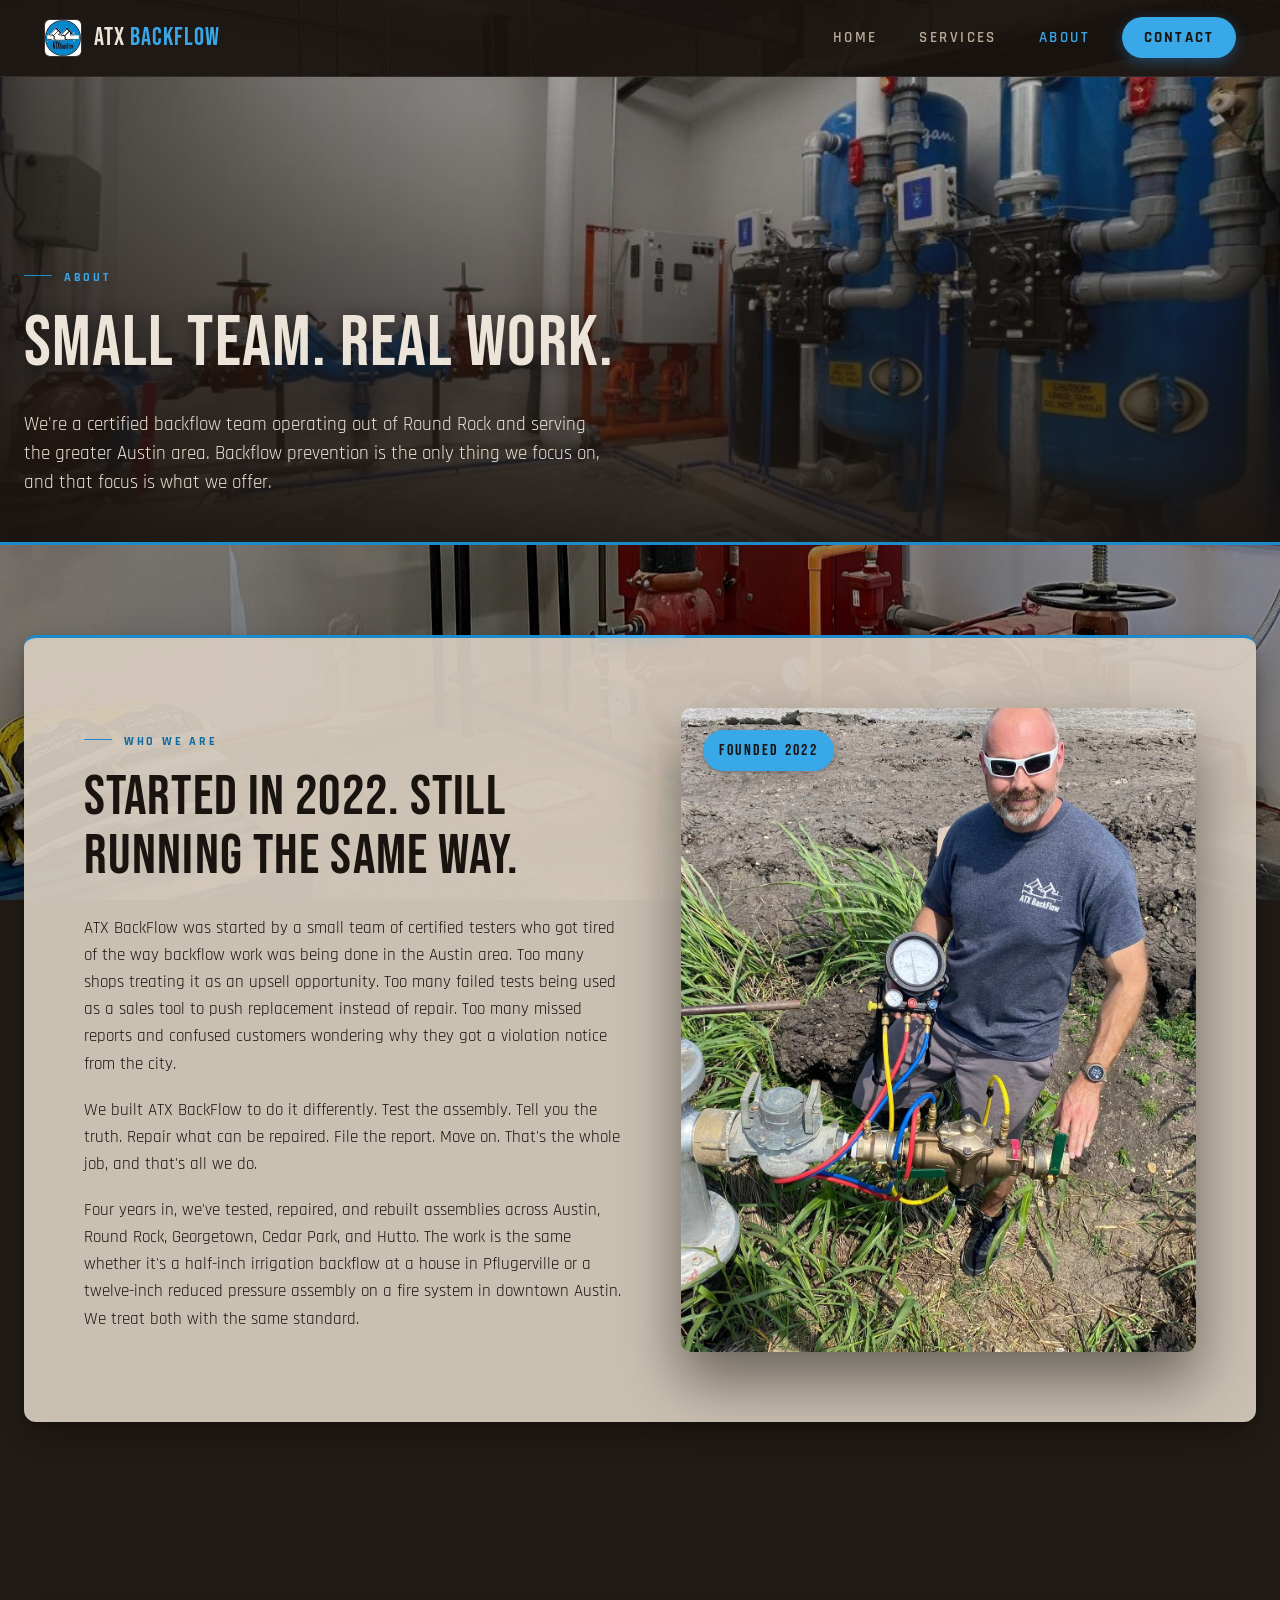
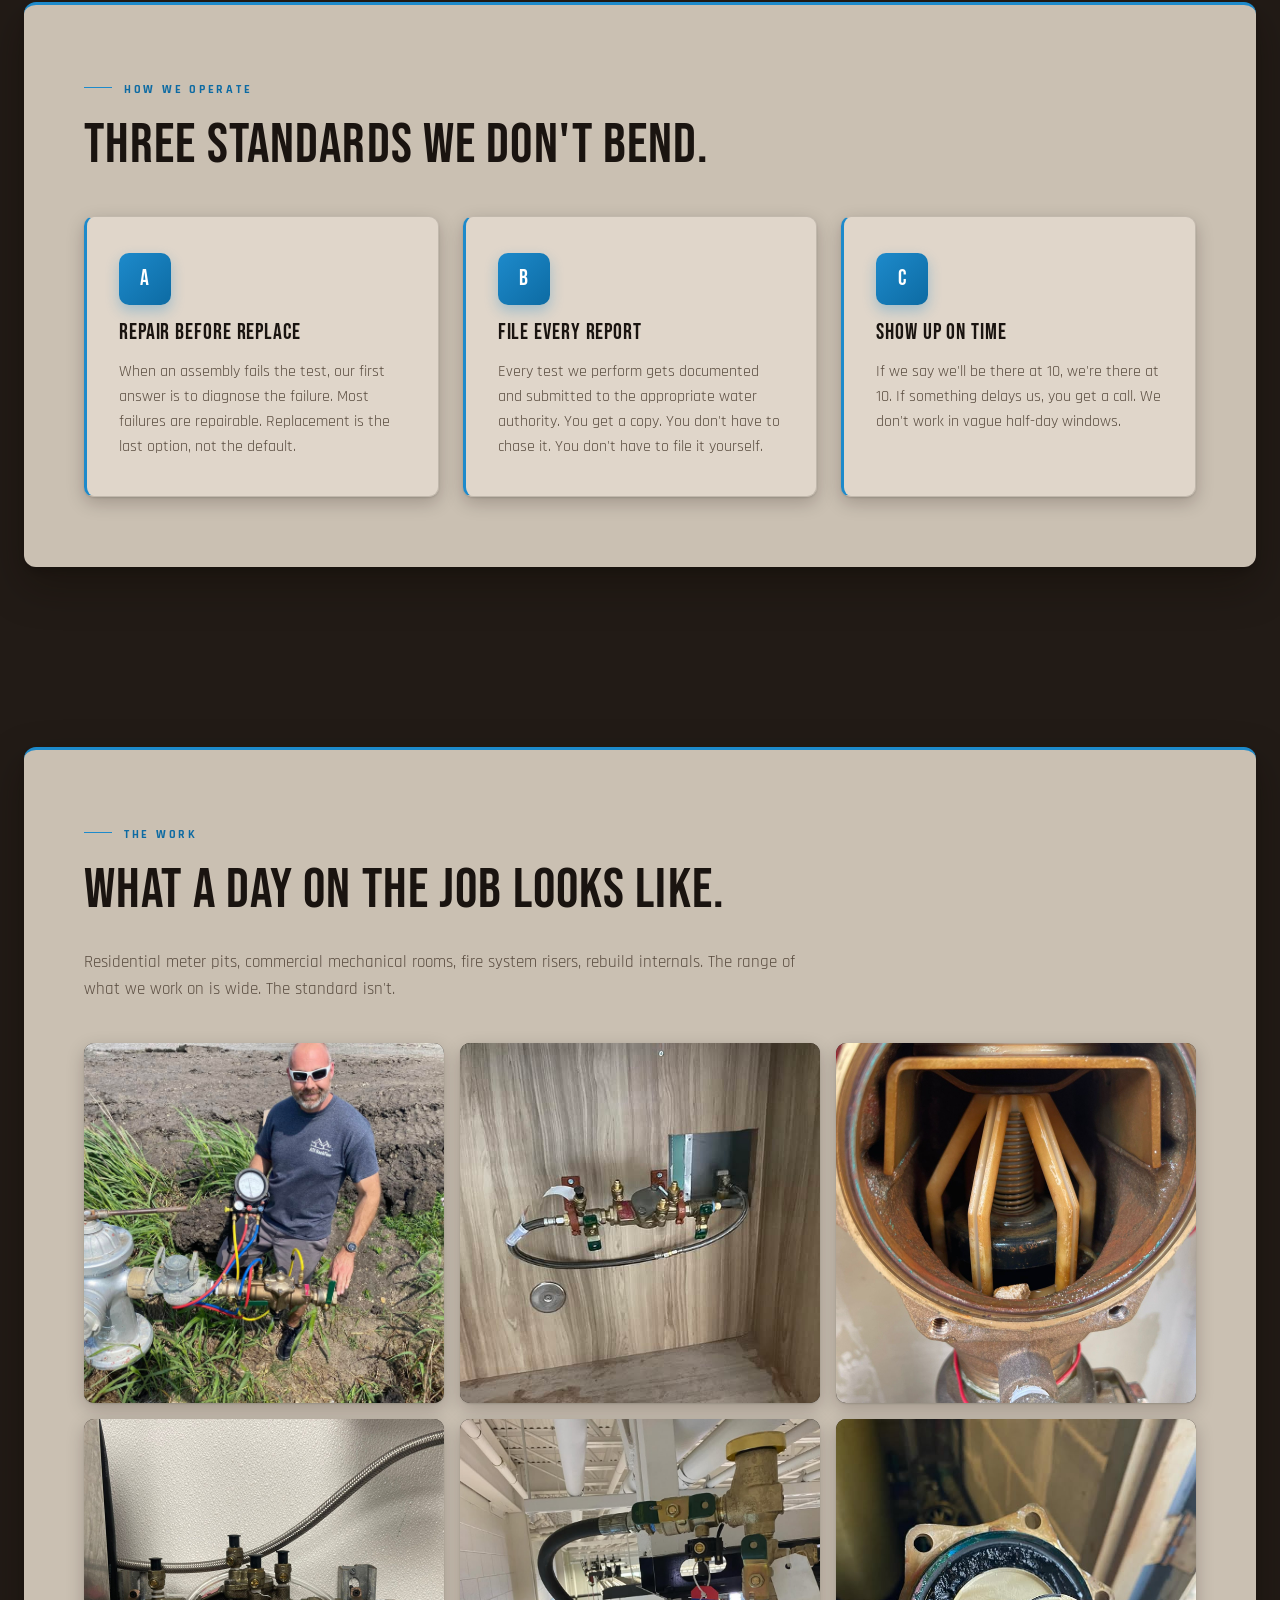
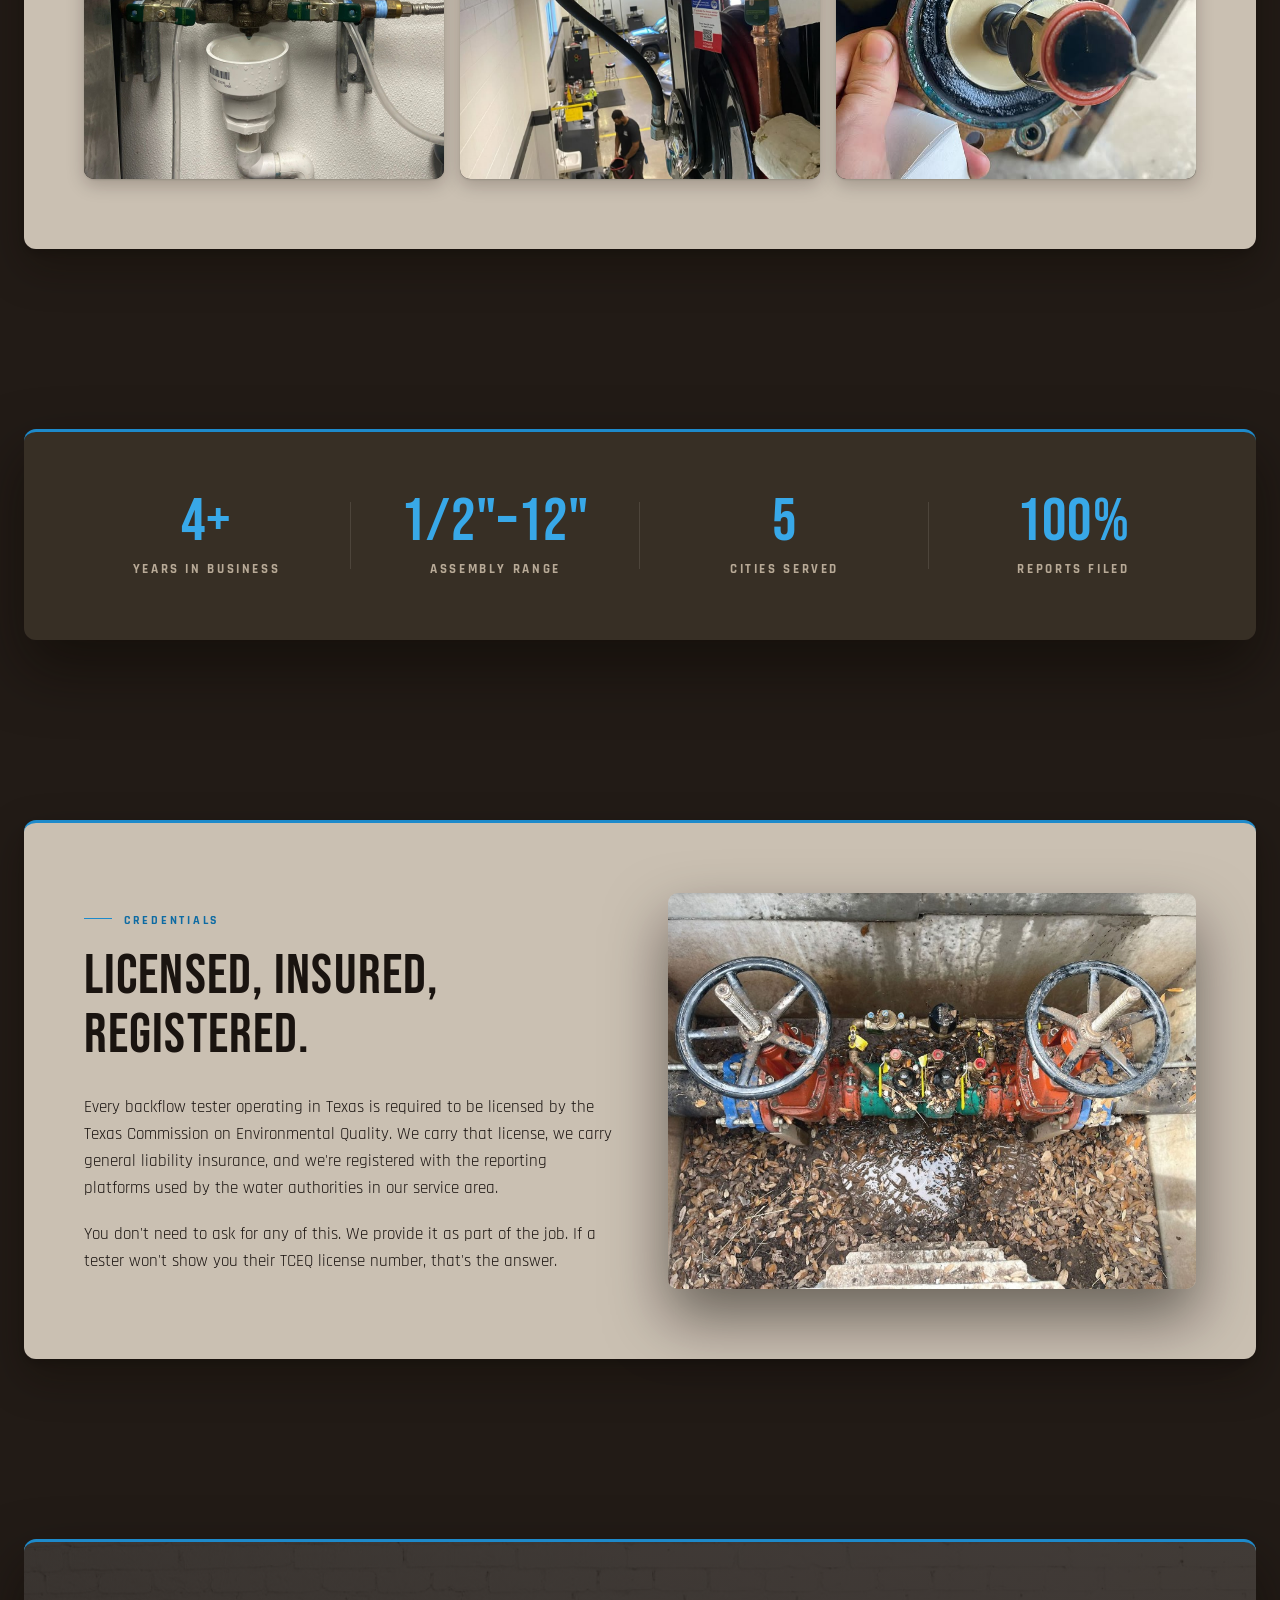
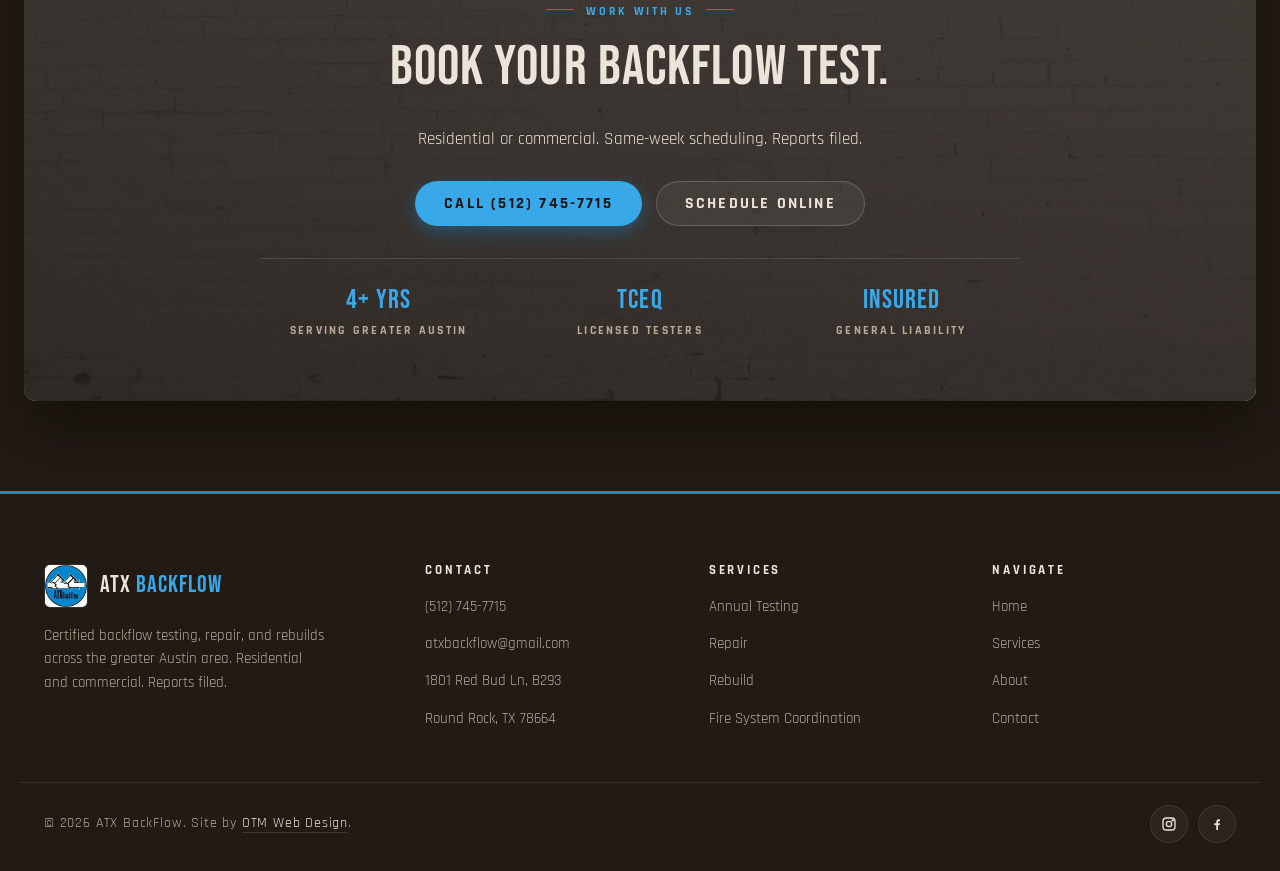
==== commit 42186948: "Polished" ====
--- a/about.html
+++ b/about.html
@@ -55,14 +55,8 @@
     </div>
   </section>
 
-  <!-- BRAND RAIL -->
-  <div class="brand-rail" aria-hidden="true">
-    <div class="brand-rail__line-primary"></div>
-    <div class="brand-rail__line-secondary"></div>
-  </div>
-
   <!-- INTRO -->
-  <section class="section section-card">
+  <section class="section section-card frame-tab">
     <div class="container reveal">
       <div class="intro-grid">
         <div>
--- a/styles.css
+++ b/styles.css
@@ -235,34 +235,43 @@
 .section-card--deep .container .muted { color: var(--color-text-on-dark-muted); }
 
 /* ============================================
-   BRAND TRANSITION RAIL (inner pages only)
-   Sits below hero, above first content frame.
-   Pages WITH a marquee skip this (marquee handles the transition).
-   ============================================ */
-
-.brand-rail {
-  padding: 18px 0 0;
-  display: flex;
-  flex-direction: column;
-  align-items: stretch;
-  gap: 8px;
-  background: transparent;
-}
-
-/* When a brand rail is immediately followed by a content section,
-   pull that section up so the rail reads as a tight hero-to-content handoff */
-.brand-rail + .section { padding-top: 40px; }
-
-.brand-rail__line-primary {
+   HERO-TO-CONTENT TRANSITION (inner pages)
+   Accent line flush on the hero bottom edge + a small
+   center tab on the first content frame. No floating rail.
+   Pages WITH a marquee skip this (marquee handles it).
+   ============================================ */
+
+/* Accent line sits flush along the bottom edge of inner-page heros */
+.hero--page { border-bottom: 3px solid var(--accent); }
+
+/* Center accent tab poking up from the first content frame's top edge */
+.frame-tab > .container::after {
+  content: '';
+  position: absolute;
+  top: -3px;
+  left: 50%;
+  transform: translateX(-50%);
+  width: 90px;
   height: 3px;
-  background: var(--accent);
-  box-shadow: 0 0 14px rgba(56, 168, 232, 0.4);
-}
-
-.brand-rail__line-secondary {
-  height: 1px;
-  background: var(--accent-deep);
-  opacity: 0.7;
+  background: var(--accent-bright);
+  box-shadow: 0 0 14px rgba(56, 168, 232, 0.5);
+  border-radius: 0 0 3px 3px;
+}
+
+/* Tab variant for the booking form-shell (not a .container, has its own top border) */
+.frame-tab .form-shell { position: relative; }
+.frame-tab .form-shell::after {
+  content: '';
+  position: absolute;
+  top: -3px;
+  left: 50%;
+  transform: translateX(-50%);
+  width: 90px;
+  height: 3px;
+  background: var(--accent-bright);
+  box-shadow: 0 0 14px rgba(56, 168, 232, 0.5);
+  border-radius: 0 0 3px 3px;
+  z-index: 2;
 }
 
 /* ============================================
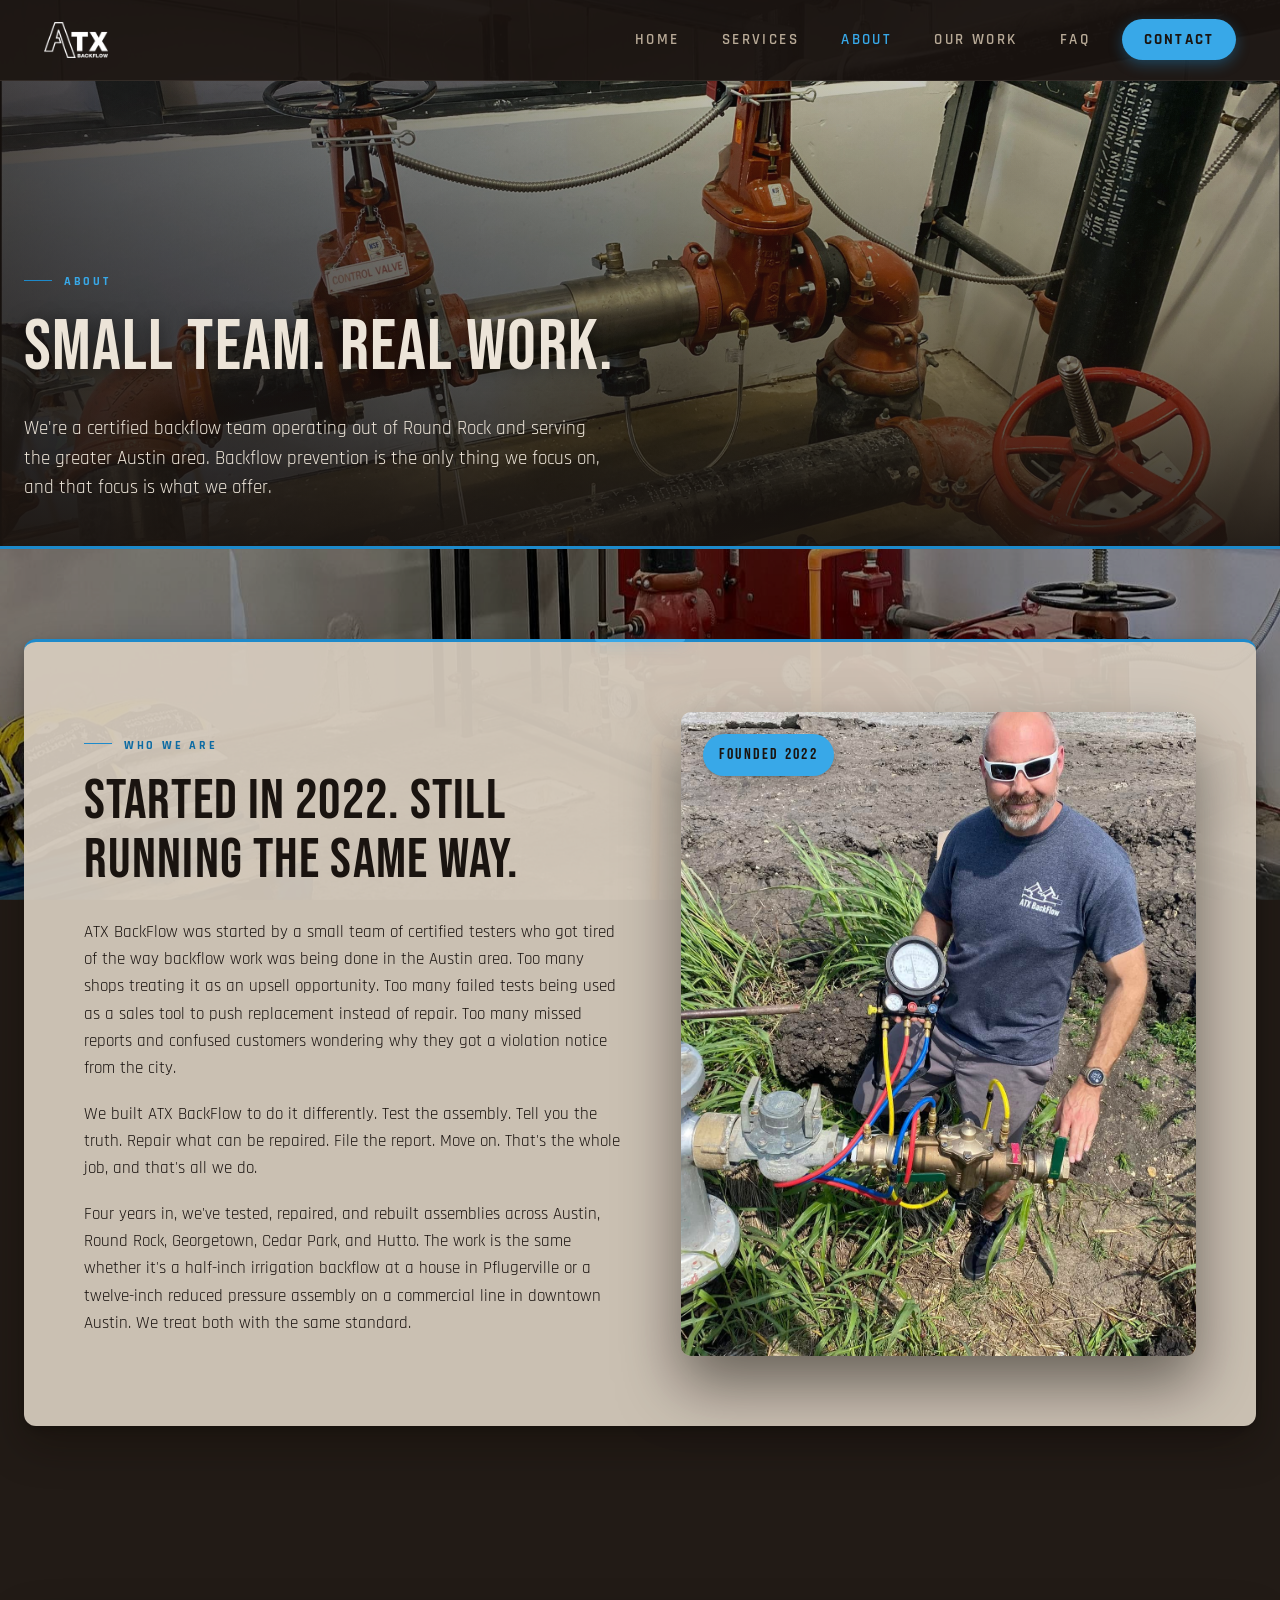
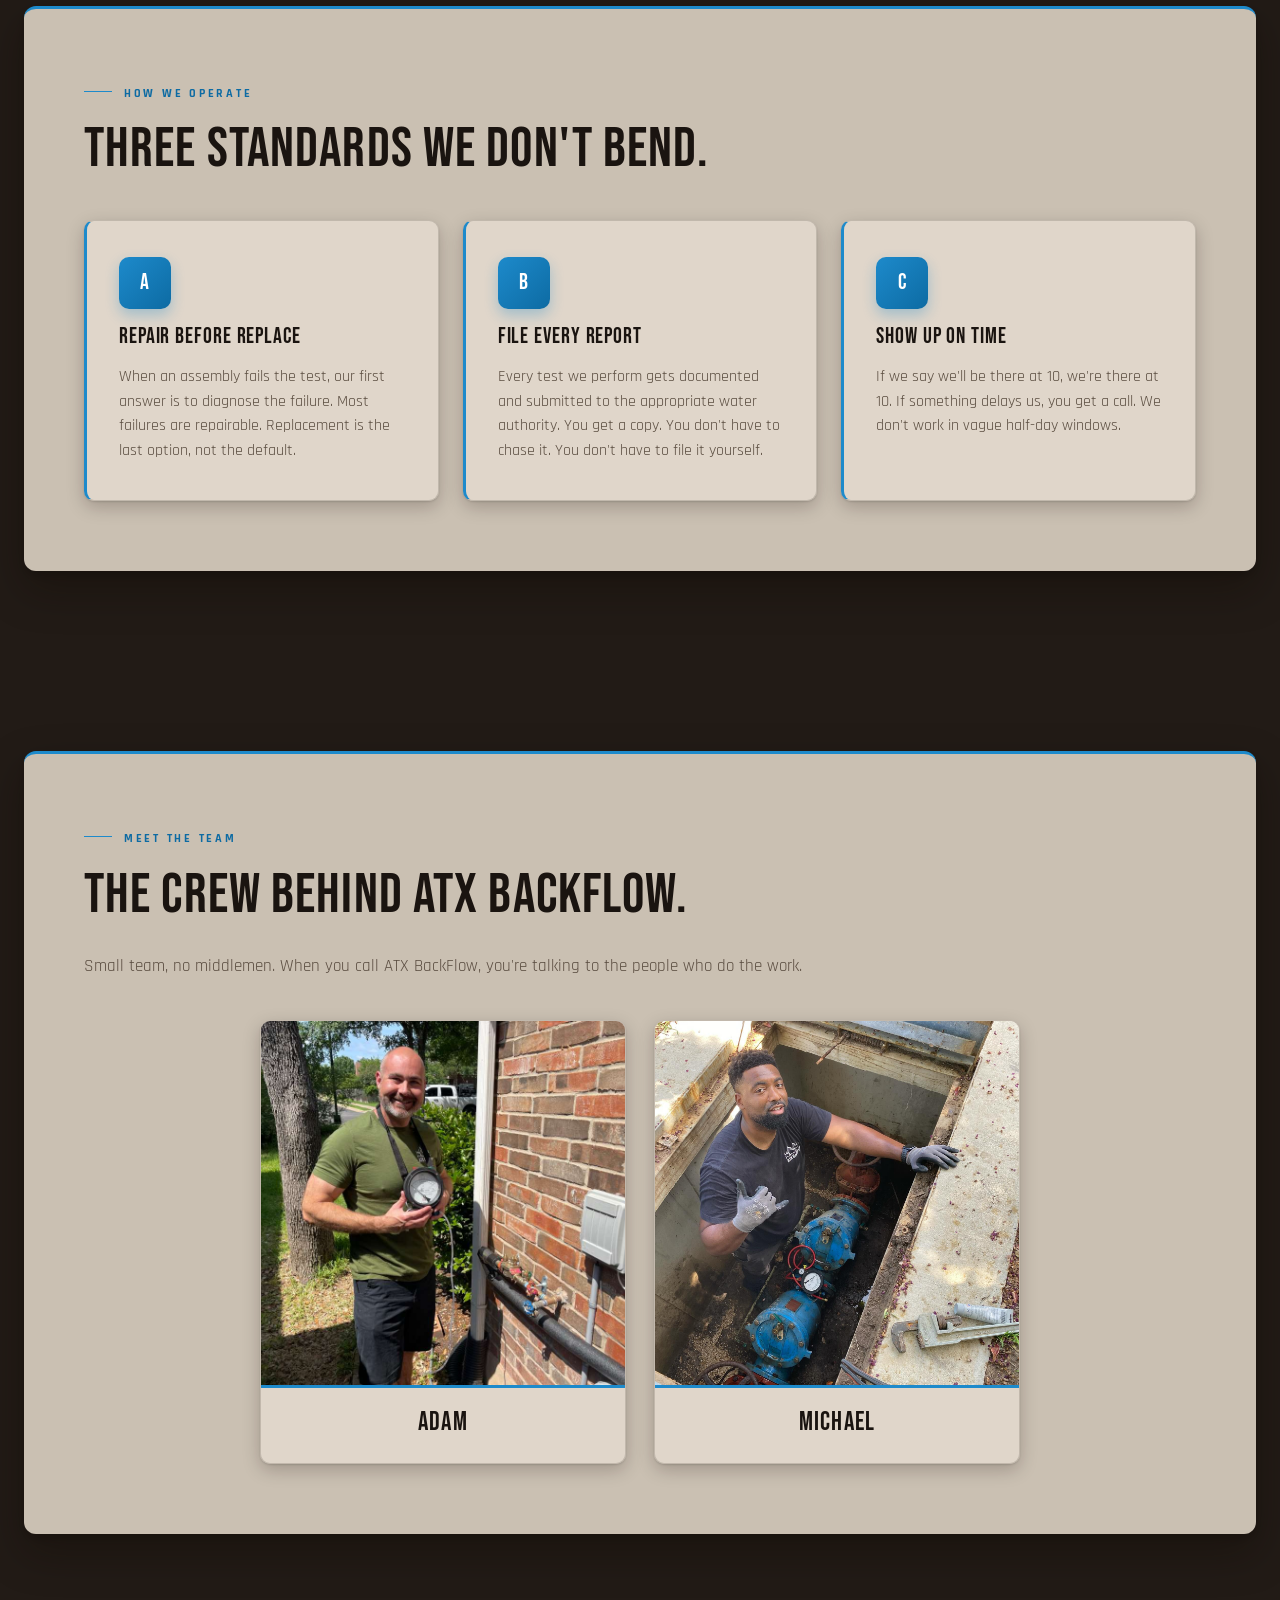
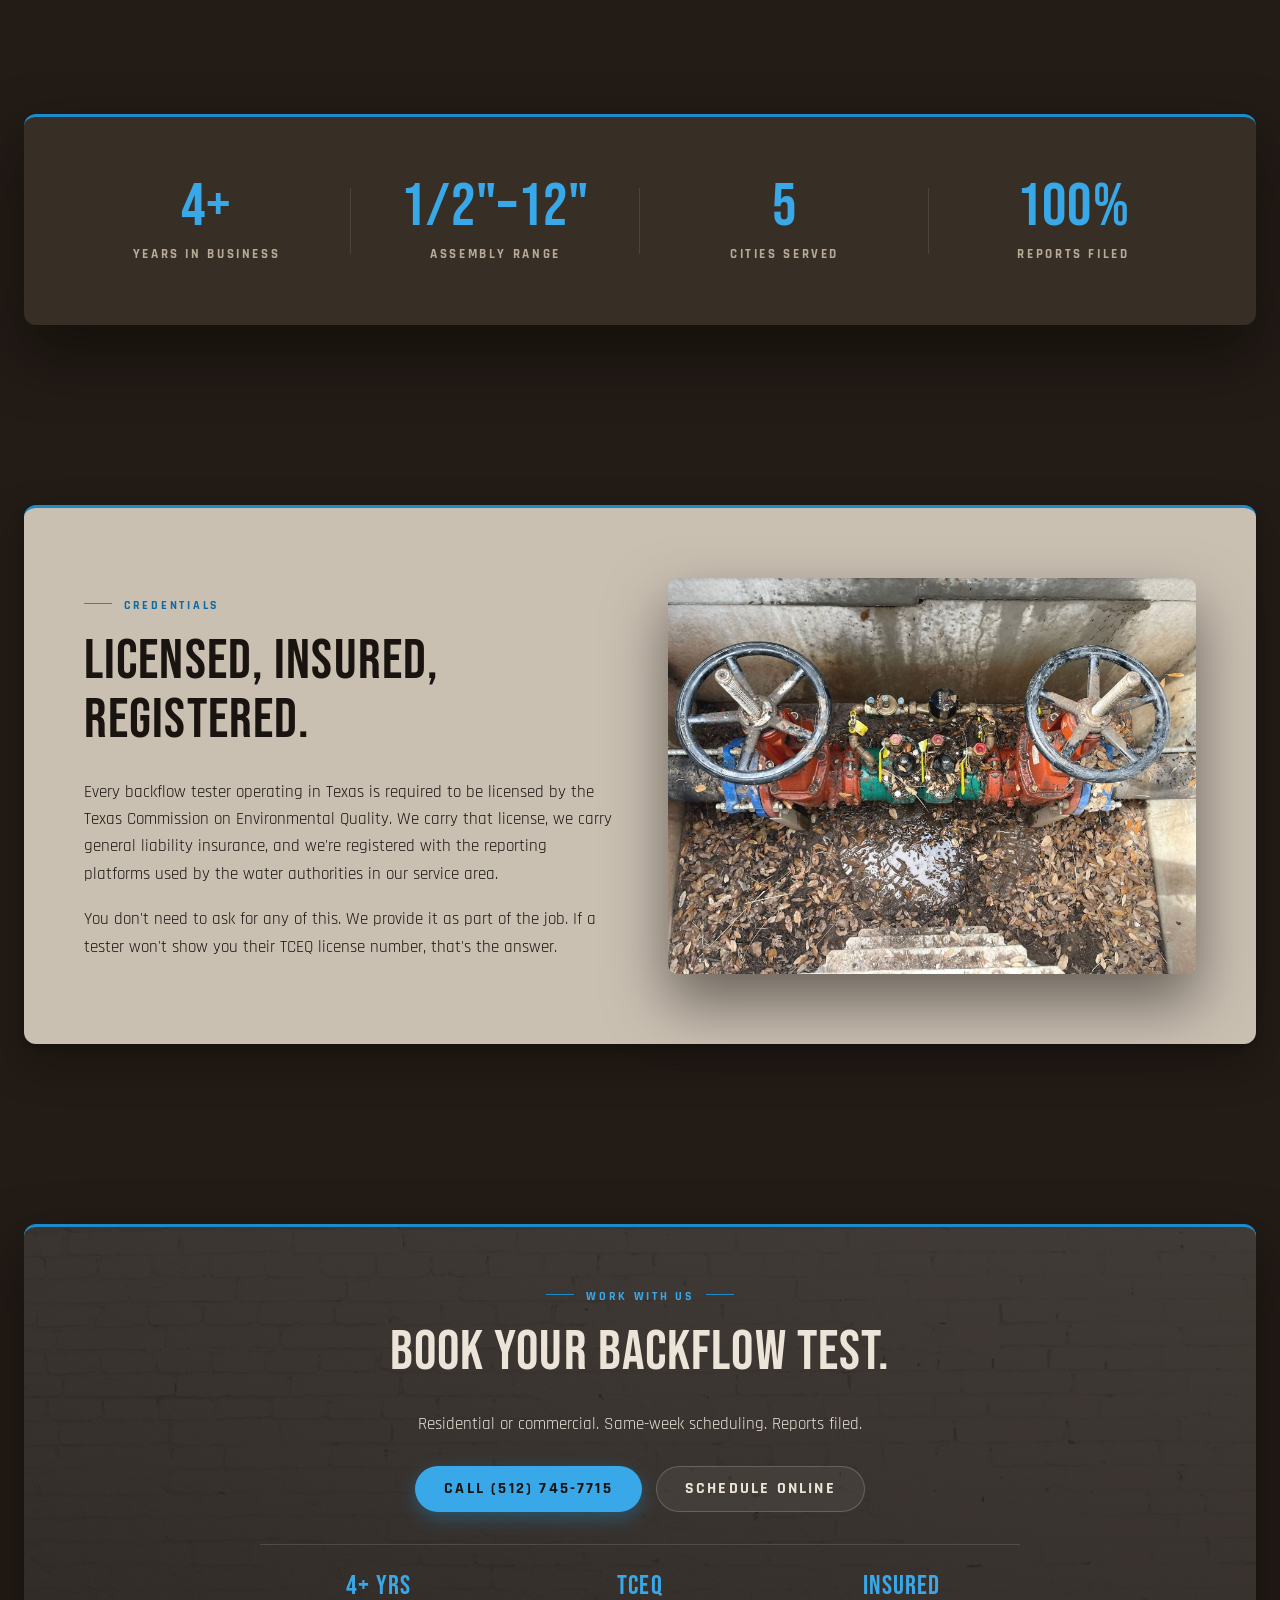
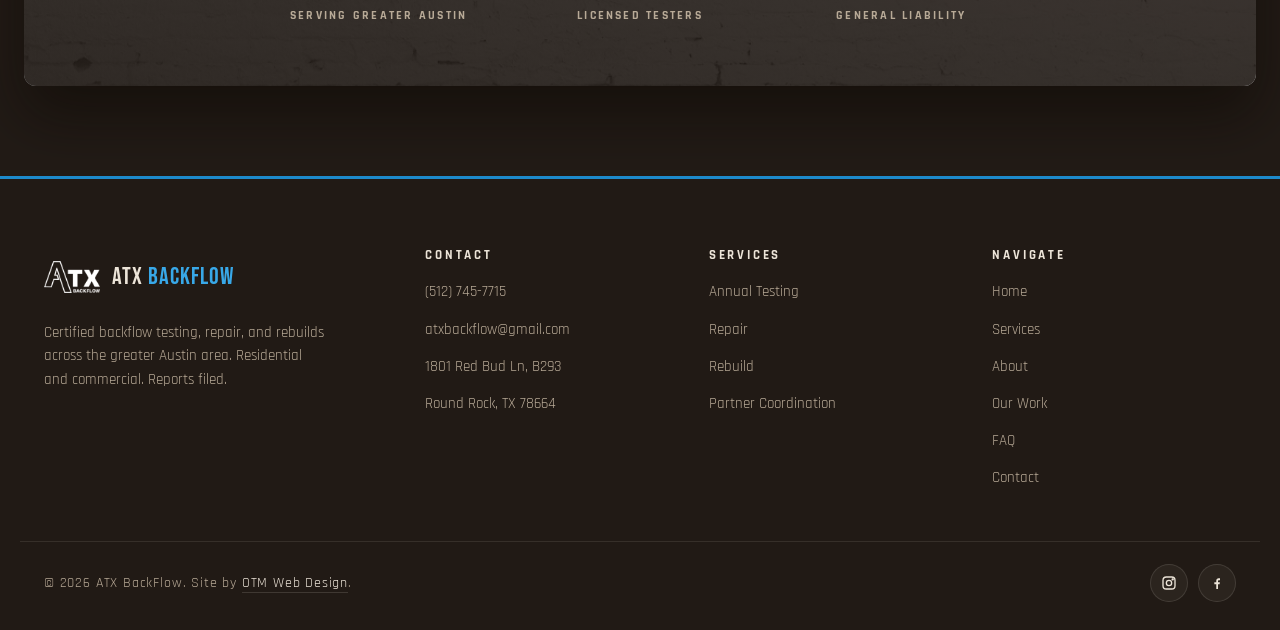
==== commit 55e4bc10: "polish. still working on logo" ====
--- a/about.html
+++ b/about.html
@@ -19,7 +19,6 @@
     <div class="nav__inner">
       <a href="index.html" class="nav__brand">
         <img src="assets/logo.jpg" alt="ATX BackFlow logo" class="nav__brand-mark">
-        <strong>ATX <em>BackFlow</em></strong>
       </a>
 
       <button class="nav__hamburger" aria-label="Toggle menu" aria-expanded="false" aria-controls="nav-panel">
@@ -30,6 +29,8 @@
         <li><a href="index.html" class="nav__link" data-nav="home">Home</a></li>
         <li><a href="services.html" class="nav__link" data-nav="services">Services</a></li>
         <li><a href="about.html" class="nav__link" data-nav="about">About</a></li>
+        <li><a href="our-work.html" class="nav__link" data-nav="our-work">Our Work</a></li>
+        <li><a href="faq.html" class="nav__link" data-nav="faq">FAQ</a></li>
         <li><a href="book.html" class="nav__cta">Contact</a></li>
       </ul>
     </div>
@@ -40,6 +41,8 @@
     <a href="index.html" class="nav-panel__link" data-nav="home">Home</a>
     <a href="services.html" class="nav-panel__link" data-nav="services">Services</a>
     <a href="about.html" class="nav-panel__link" data-nav="about">About</a>
+    <a href="our-work.html" class="nav-panel__link" data-nav="our-work">Our Work</a>
+    <a href="faq.html" class="nav-panel__link" data-nav="faq">FAQ</a>
     <a href="book.html" class="nav-panel__cta">Contact</a>
   </nav>
 
@@ -64,7 +67,7 @@
           <h2>Started in 2022. Still Running the Same Way.</h2>
           <p>ATX BackFlow was started by a small team of certified testers who got tired of the way backflow work was being done in the Austin area. Too many shops treating it as an upsell opportunity. Too many failed tests being used as a sales tool to push replacement instead of repair. Too many missed reports and confused customers wondering why they got a violation notice from the city.</p>
           <p>We built ATX BackFlow to do it differently. Test the assembly. Tell you the truth. Repair what can be repaired. File the report. Move on. That's the whole job, and that's all we do.</p>
-          <p>Four years in, we've tested, repaired, and rebuilt assemblies across Austin, Round Rock, Georgetown, Cedar Park, and Hutto. The work is the same whether it's a half-inch irrigation backflow at a house in Pflugerville or a twelve-inch reduced pressure assembly on a fire system in downtown Austin. We treat both with the same standard.</p>
+          <p>Four years in, we've tested, repaired, and rebuilt assemblies across Austin, Round Rock, Georgetown, Cedar Park, and Hutto. The work is the same whether it's a half-inch irrigation backflow at a house in Pflugerville or a twelve-inch reduced pressure assembly on a commercial line in downtown Austin. We treat both with the same standard.</p>
         </div>
         <div class="intro-grid__media">
           <span class="intro-grid__badge">Founded 2022</span>
@@ -103,23 +106,33 @@
       </div>
     </div>
   </section>
-
-  <!-- GALLERY -->
+  <!-- MEET THE TEAM -->
   <section class="section section-card">
     <div class="container reveal">
       <div style="max-width: 720px;">
-        <span class="eyebrow">The Work</span>
-        <h2>What a Day on the Job Looks Like.</h2>
-        <p class="muted" style="font-size: 1.05rem;">Residential meter pits, commercial mechanical rooms, fire system risers, rebuild internals. The range of what we work on is wide. The standard isn't.</p>
-      </div>
-
-      <div class="gallery-grid">
-        <div class="gallery-item"><img src="assets/gallery-1.jpg" alt="Technician performing residential backflow test"></div>
-        <div class="gallery-item"><img src="assets/gallery-2.jpg" alt="Wall of mounted commercial backflow assemblies"></div>
-        <div class="gallery-item"><img src="assets/gallery-3.jpg" alt="Industrial valve internals"></div>
-        <div class="gallery-item"><img src="assets/gallery-4.jpg" alt="Residential backflow install"></div>
-        <div class="gallery-item"><img src="assets/gallery-5.jpg" alt="Commercial mechanical room work"></div>
-        <div class="gallery-item"><img src="assets/gallery-6.jpg" alt="Backflow assembly repair detail"></div>
+        <span class="eyebrow">Meet The Team</span>
+        <h2>The Crew Behind ATX BackFlow.</h2>
+        <p class="muted" style="font-size: 1.05rem;">Small team, no middlemen. When you call ATX BackFlow, you're talking to the people who do the work.</p>
+      </div>
+
+      <div class="team-grid">
+        <article class="team-card">
+          <div class="team-card__media">
+            <img src="assets/team-adam.jpg" alt="Adam, ATX BackFlow">
+          </div>
+          <div class="team-card__body">
+            <h3>Adam</h3>
+          </div>
+        </article>
+
+        <article class="team-card">
+          <div class="team-card__media">
+            <img src="assets/team-michael.jpg" alt="Michael, ATX BackFlow">
+          </div>
+          <div class="team-card__body">
+            <h3>Michael</h3>
+          </div>
+        </article>
       </div>
     </div>
   </section>
@@ -221,7 +234,7 @@
           <li><a href="services.html">Annual Testing</a></li>
           <li><a href="services.html">Repair</a></li>
           <li><a href="services.html">Rebuild</a></li>
-          <li><a href="services.html">Fire System Coordination</a></li>
+          <li><a href="services.html">Partner Coordination</a></li>
         </ul>
       </div>
 
@@ -231,6 +244,8 @@
           <li><a href="index.html">Home</a></li>
           <li><a href="services.html">Services</a></li>
           <li><a href="about.html">About</a></li>
+          <li><a href="our-work.html">Our Work</a></li>
+          <li><a href="faq.html">FAQ</a></li>
           <li><a href="book.html">Contact</a></li>
         </ul>
       </div>
--- a/styles.css
+++ b/styles.css
@@ -291,7 +291,7 @@
 .nav__inner {
   max-width: var(--container-max);
   margin: 0 auto;
-  padding: 18px 24px;
+  padding: 8px 24px;
   display: flex;
   align-items: center;
   justify-content: space-between;
@@ -309,12 +309,10 @@
 }
 
 .nav__brand-mark {
-  width: 38px;
-  height: 38px;
-  border-radius: 6px;
-  object-fit: cover;
-  background: var(--color-espresso);
-  border: 1px solid rgba(216, 205, 191, 0.12);
+  width: 64px;
+  height: 64px;
+  object-fit: contain;
+  filter: invert(1) brightness(1.1);
 }
 
 .nav__brand strong {
@@ -712,6 +710,22 @@
   margin-top: 40px;
 }
 
+/* 2 cards centered (used when a section has exactly 2 service cards) */
+.services-grid--two {
+  grid-template-columns: repeat(2, 1fr);
+  max-width: 820px;
+  margin-left: auto;
+  margin-right: auto;
+}
+
+/* 2x2 centered grid (used when a section has exactly 4 service cards) */
+.services-grid--quad {
+  grid-template-columns: repeat(2, 1fr);
+  max-width: 820px;
+  margin-left: auto;
+  margin-right: auto;
+}
+
 .service-card {
   background: var(--frame-fill-soft);
   border: 1px solid var(--color-taupe-line);
@@ -919,6 +933,132 @@
 }
 
 /* ============================================
+   INNER PANEL (centered inset card within a frame)
+   For sections with prose-only content. Sits inside the
+   warm taupe frame as a slightly inset darker card with
+   accent side trims, so the section feels balanced and
+   intentional instead of stretched across empty space.
+   ============================================ */
+
+.inner-panel {
+  max-width: 880px;
+  margin: 40px auto 0;
+  padding: 56px 60px;
+  background: rgba(26, 20, 16, 0.04);
+  border-left: 3px solid var(--accent);
+  border-right: 3px solid var(--accent);
+  border-radius: var(--radius-sub);
+  position: relative;
+}
+
+.inner-panel::before,
+.inner-panel::after {
+  content: '';
+  position: absolute;
+  left: 50%;
+  transform: translateX(-50%);
+  width: 60px;
+  height: 2px;
+  background: var(--accent);
+  opacity: 0.5;
+}
+
+.inner-panel::before { top: 18px; }
+.inner-panel::after { bottom: 18px; }
+
+.inner-panel .eyebrow { margin-bottom: 12px; }
+
+.inner-panel h2 {
+  margin-bottom: 28px;
+}
+
+.inner-panel p {
+  font-size: 1.05rem;
+  line-height: 1.75;
+  color: var(--color-warm-text);
+}
+
+.inner-panel p:last-child { margin-bottom: 0; }
+
+/* ============================================
+   FAQ ACCORDION (native <details> element styled)
+   ============================================ */
+
+.faq-list {
+  display: flex;
+  flex-direction: column;
+  gap: 14px;
+  margin-top: 40px;
+}
+
+.faq-item {
+  background: var(--frame-fill-soft);
+  border: 1px solid var(--color-taupe-line);
+  border-radius: var(--radius-sub);
+  box-shadow: var(--shadow-soft);
+  transition: border-color var(--t-base), box-shadow var(--t-base);
+  overflow: hidden;
+}
+
+.faq-item:hover { border-color: var(--accent); }
+
+.faq-item[open] {
+  border-color: var(--accent);
+  box-shadow: var(--shadow-lift);
+}
+
+.faq-item__q {
+  list-style: none;
+  cursor: pointer;
+  padding: 22px 60px 22px 28px;
+  position: relative;
+  font-family: 'Bebas Neue', sans-serif;
+  font-size: 1.2rem;
+  letter-spacing: 0.04em;
+  color: var(--color-ink);
+  user-select: none;
+  transition: color var(--t-fast);
+}
+
+.faq-item__q::-webkit-details-marker { display: none; }
+.faq-item__q::marker { content: ''; }
+
+.faq-item__q:hover { color: var(--accent-deep); }
+
+.faq-item__q::after {
+  content: '+';
+  position: absolute;
+  right: 24px;
+  top: 50%;
+  transform: translateY(-50%);
+  width: 28px;
+  height: 28px;
+  border-radius: 50%;
+  background: var(--accent);
+  color: #fff;
+  font-family: 'Rajdhani', sans-serif;
+  font-size: 1.4rem;
+  font-weight: 700;
+  line-height: 28px;
+  text-align: center;
+  transition: transform 0.3s cubic-bezier(0.5, 0, 0.2, 1), background var(--t-fast);
+}
+
+.faq-item[open] .faq-item__q::after {
+  content: '\2212';
+  background: var(--accent-bright);
+  transform: translateY(-50%) rotate(180deg);
+}
+
+.faq-item__a {
+  padding: 0 28px 24px;
+  color: var(--color-warm-text-muted);
+}
+
+.faq-item__a p { color: var(--color-warm-text-muted); }
+.faq-item__a p:last-child { margin-bottom: 0; }
+
+/* ============================================
    GALLERY GRID
    ============================================ */
 
@@ -927,6 +1067,12 @@
   grid-template-columns: repeat(3, 1fr);
   gap: 16px;
   margin-top: 40px;
+}
+
+/* Larger 4-column variant for the full services gallery */
+.gallery-grid--large {
+  grid-template-columns: repeat(4, 1fr);
+  gap: 12px;
 }
 
 .gallery-item {
@@ -949,6 +1095,176 @@
 }
 
 .gallery-item:hover img { transform: scale(1.04); }
+
+/* Lightbox-enabled gallery items: cursor and focus state */
+.gallery-grid--lightbox .gallery-item {
+  cursor: zoom-in;
+}
+
+.gallery-grid--lightbox .gallery-item:focus-visible {
+  outline: 3px solid var(--accent-bright);
+  outline-offset: 3px;
+}
+/* ============================================
+   LIGHTBOX (full-screen image viewer)
+   ============================================ */
+
+body.lightbox-open { overflow: hidden; }
+
+.lightbox {
+  position: fixed;
+  inset: 0;
+  background: rgba(7, 5, 3, 0.94);
+  z-index: 300;
+  display: none;
+  align-items: center;
+  justify-content: center;
+  padding: 40px;
+  opacity: 0;
+  transition: opacity 0.3s ease;
+}
+
+.lightbox.is-open {
+  display: flex;
+  opacity: 1;
+}
+
+.lightbox__figure {
+  margin: 0;
+  max-width: min(92vw, 1400px);
+  max-height: 88vh;
+  display: flex;
+  flex-direction: column;
+  align-items: center;
+  gap: 14px;
+}
+
+.lightbox__img {
+  max-width: 100%;
+  max-height: calc(88vh - 40px);
+  object-fit: contain;
+  border-radius: var(--radius-sub);
+  box-shadow: 0 30px 80px rgba(0, 0, 0, 0.6);
+  border-top: 3px solid var(--accent);
+}
+
+.lightbox__counter {
+  font-family: 'Rajdhani', sans-serif;
+  font-size: 0.85rem;
+  font-weight: 600;
+  letter-spacing: 0.2em;
+  text-transform: uppercase;
+  color: var(--color-text-on-dark-muted);
+}
+
+.lightbox__close,
+.lightbox__prev,
+.lightbox__next {
+  position: absolute;
+  background: rgba(26, 20, 16, 0.75);
+  color: var(--color-text-on-dark);
+  border: 1px solid rgba(236, 228, 216, 0.18);
+  cursor: pointer;
+  transition: background var(--t-fast), border-color var(--t-fast), transform var(--t-fast);
+  display: flex;
+  align-items: center;
+  justify-content: center;
+}
+
+.lightbox__close {
+  top: 22px;
+  right: 22px;
+  width: 48px;
+  height: 48px;
+  border-radius: 50%;
+  font-size: 1.6rem;
+}
+
+.lightbox__prev,
+.lightbox__next {
+  top: 50%;
+  transform: translateY(-50%);
+  width: 56px;
+  height: 56px;
+  border-radius: 50%;
+  font-size: 2.2rem;
+  line-height: 1;
+}
+
+.lightbox__prev { left: 24px; }
+.lightbox__next { right: 24px; }
+
+.lightbox__close:hover,
+.lightbox__prev:hover,
+.lightbox__next:hover {
+  background: var(--accent-bright);
+  color: var(--color-ink);
+  border-color: var(--accent-bright);
+}
+
+.lightbox__prev:hover,
+.lightbox__next:hover {
+  transform: translateY(-50%) scale(1.05);
+}
+
+/* ============================================
+   MEET THE TEAM (about page)
+   Card per team member: photo on top, name below
+   ============================================ */
+
+.team-grid {
+  display: grid;
+  grid-template-columns: repeat(2, 1fr);
+  gap: 28px;
+  margin-top: 40px;
+  max-width: 760px;
+  margin-left: auto;
+  margin-right: auto;
+}
+
+.team-card {
+  background: var(--frame-fill-soft);
+  border: 1px solid var(--color-taupe-line);
+  border-radius: var(--radius-sub);
+  overflow: hidden;
+  box-shadow: var(--shadow-soft);
+  transition: transform var(--t-base), box-shadow var(--t-base), border-color var(--t-base);
+}
+
+.team-card:hover {
+  transform: translateY(-4px);
+  border-color: var(--accent);
+  box-shadow: var(--shadow-lift);
+}
+
+.team-card__media {
+  width: 100%;
+  aspect-ratio: 1 / 1;
+  overflow: hidden;
+  background: var(--color-espresso);
+}
+
+.team-card__media img {
+  width: 100%;
+  height: 100%;
+  object-fit: cover;
+  transition: transform 500ms ease;
+}
+
+.team-card:hover .team-card__media img { transform: scale(1.03); }
+
+.team-card__body {
+  padding: 22px 24px 26px;
+  text-align: center;
+  border-top: 3px solid var(--accent);
+}
+
+.team-card__body h3 {
+  color: var(--color-ink);
+  margin: 0;
+  font-size: 1.6rem;
+  letter-spacing: 0.05em;
+}
 
 /* ============================================
    FEATURE GRID (image + content)
@@ -1161,9 +1477,9 @@
 }
 
 .footer__brand img {
-  width: 44px; height: 44px;
-  border-radius: 6px;
-  border: 1px solid rgba(236, 228, 216, 0.1);
+  width: 56px; height: 56px;
+  object-fit: contain;
+  filter: invert(1) brightness(1.1);
 }
 
 .footer__brand-text {
@@ -1293,6 +1609,7 @@
   .stats__grid { grid-template-columns: repeat(2, 1fr); gap: 36px; }
   .stat:nth-child(2)::after { display: none; }
   .footer__grid { grid-template-columns: 1.4fr 1fr 1fr; }
+  .gallery-grid--large { grid-template-columns: repeat(3, 1fr); }
 }
 
 @media (max-width: 900px) {
@@ -1308,9 +1625,15 @@
   .hero__lede { font-size: 1.05rem; }
 
   .pricing-grid, .gallery-grid { grid-template-columns: repeat(2, 1fr); }
+  .gallery-grid--large { grid-template-columns: repeat(2, 1fr); }
   .footer__grid { grid-template-columns: 1fr 1fr; }
   .form-shell__form, .form-shell__sidebar { padding: 40px 28px; }
   .cta-trust { grid-template-columns: 1fr; gap: 18px; }
+  .lightbox { padding: 20px; }
+  .lightbox__prev,
+  .lightbox__next { width: 44px; height: 44px; font-size: 1.8rem; }
+  .lightbox__prev { left: 10px; }
+  .lightbox__next { right: 10px; }
 }
 
 @media (max-width: 560px) {
@@ -1322,13 +1645,22 @@
   .hero__actions { flex-direction: column; align-items: stretch; }
   .hero__actions .btn { justify-content: center; }
   .services-grid, .pricing-grid, .gallery-grid { grid-template-columns: 1fr; }
+  .services-grid--two, .services-grid--quad { grid-template-columns: 1fr; }
+  .inner-panel { padding: 40px 28px; }
+  .team-grid { grid-template-columns: 1fr; }
+  .gallery-grid--large { grid-template-columns: repeat(2, 1fr); gap: 8px; }
   .stats__grid { grid-template-columns: 1fr 1fr; gap: 24px; }
   .stat:not(:last-child)::after { display: none; }
   .footer__grid { grid-template-columns: 1fr; gap: 32px; }
   .footer__bottom { flex-direction: column; align-items: flex-start; gap: 14px; }
   .form-row { grid-template-columns: 1fr; }
   .thanks__card { padding: 50px 28px; }
+  .nav__inner { padding: 6px 18px; }
   .nav__brand { font-size: 1.3rem; }
-  .nav__brand-mark { width: 34px; height: 34px; }
+  .nav__brand-mark { width: 54px; height: 54px; }
   .cta-strip__actions { flex-direction: column; align-items: stretch; }
+
+  .lightbox__close { top: 12px; right: 12px; width: 40px; height: 40px; font-size: 1.4rem; }
+  .lightbox__prev,
+  .lightbox__next { width: 38px; height: 38px; font-size: 1.5rem; }
 }
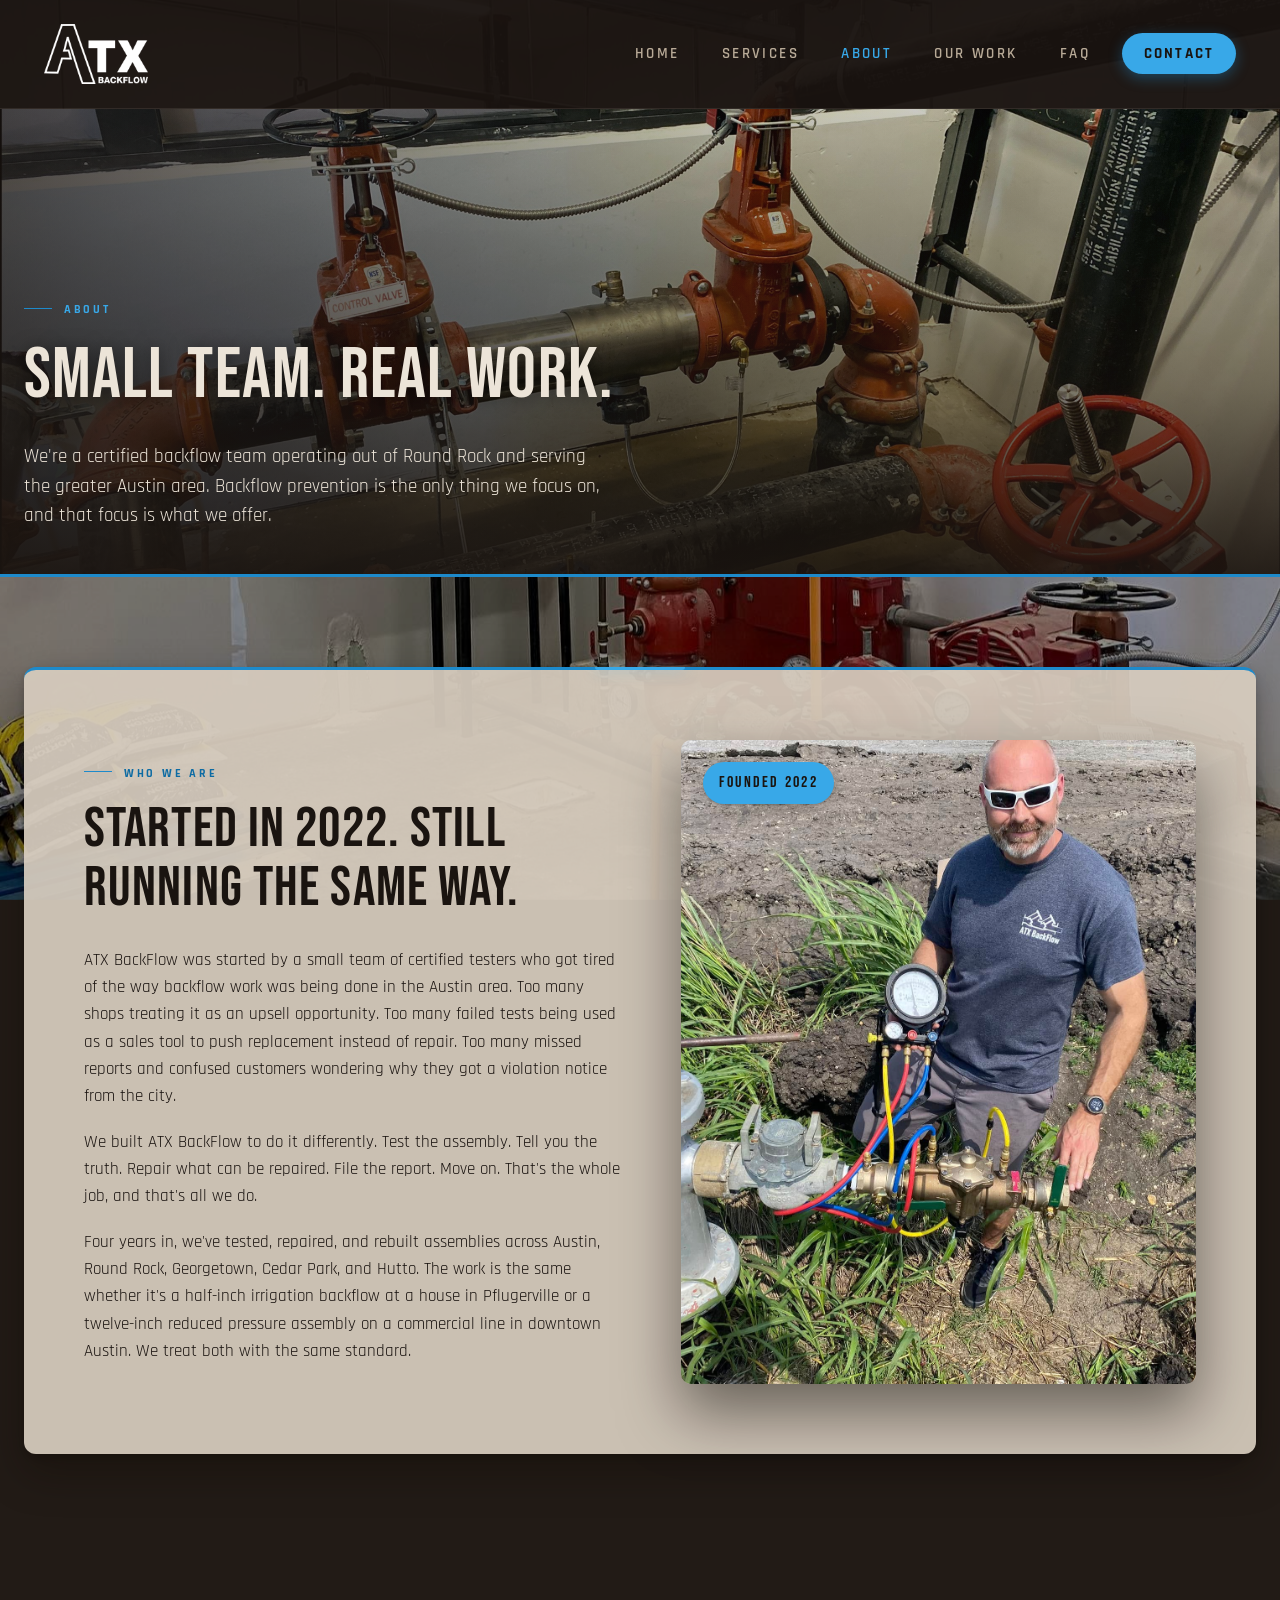
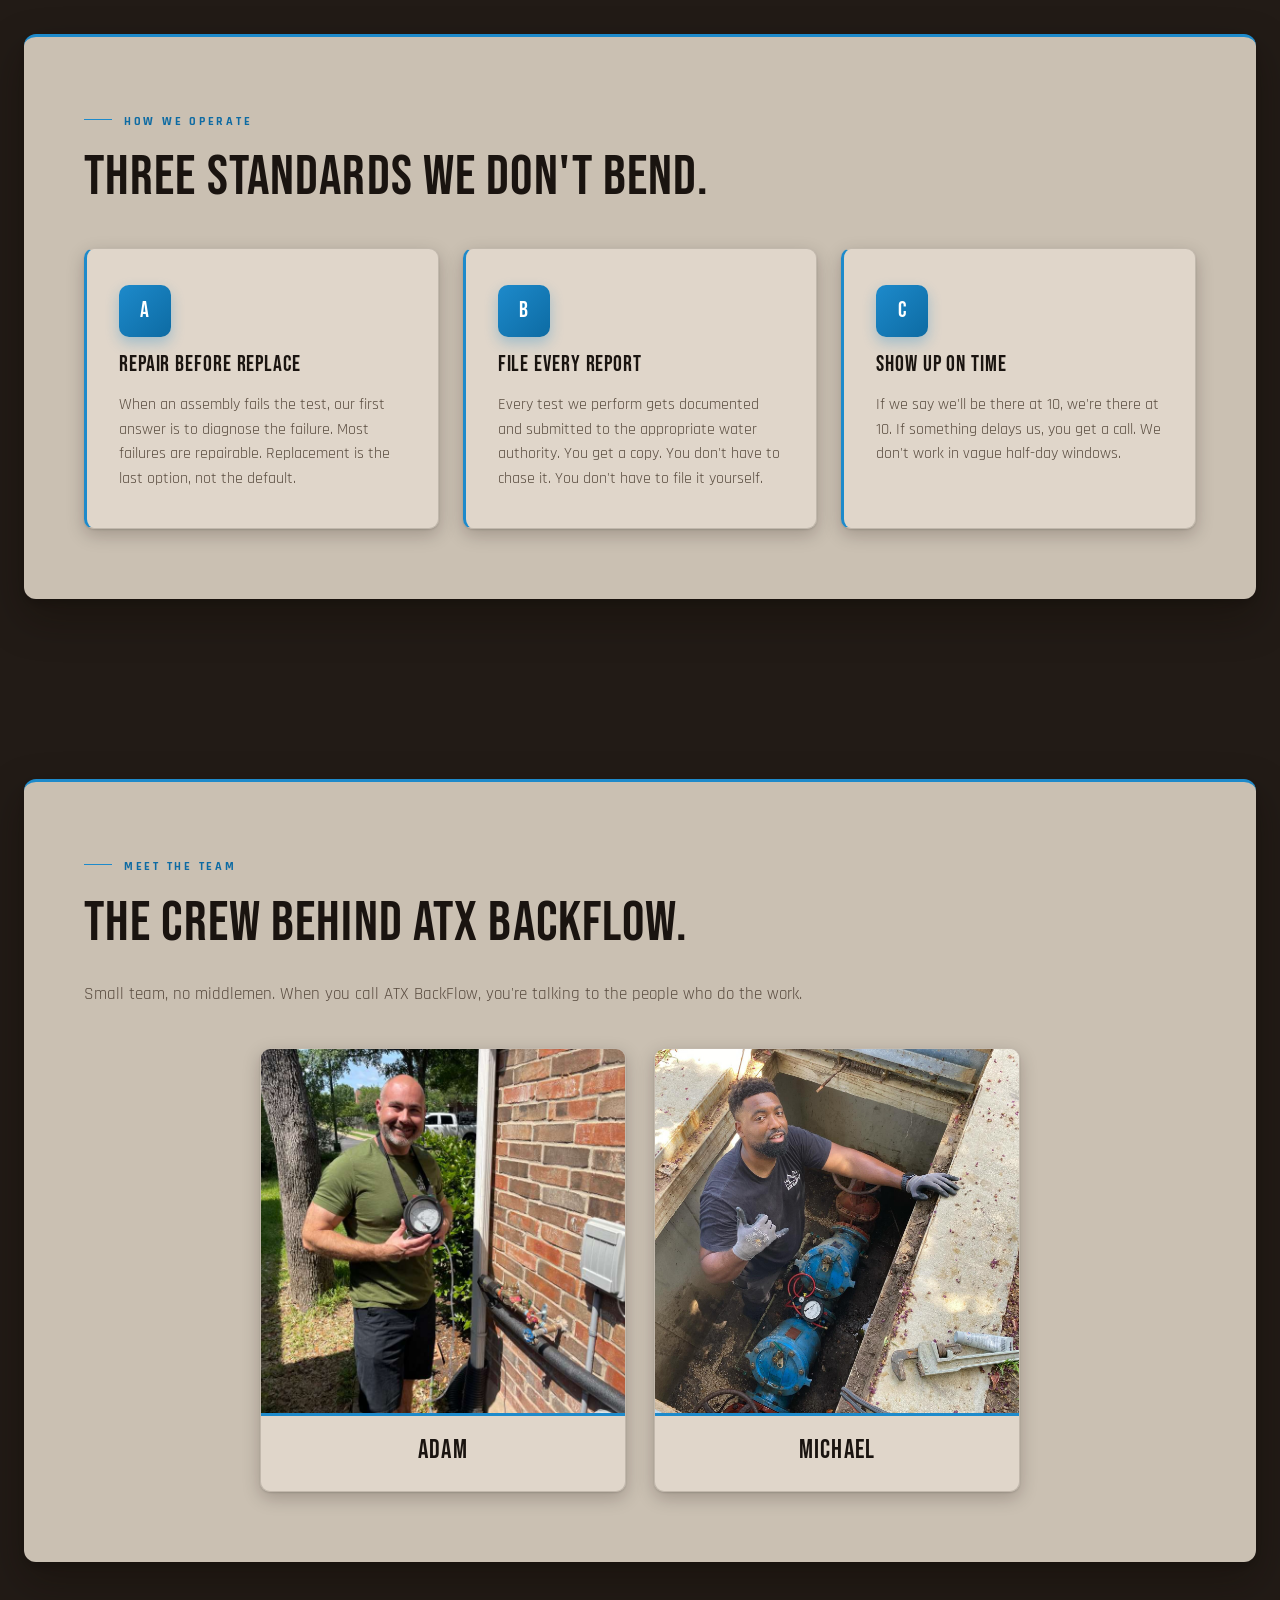
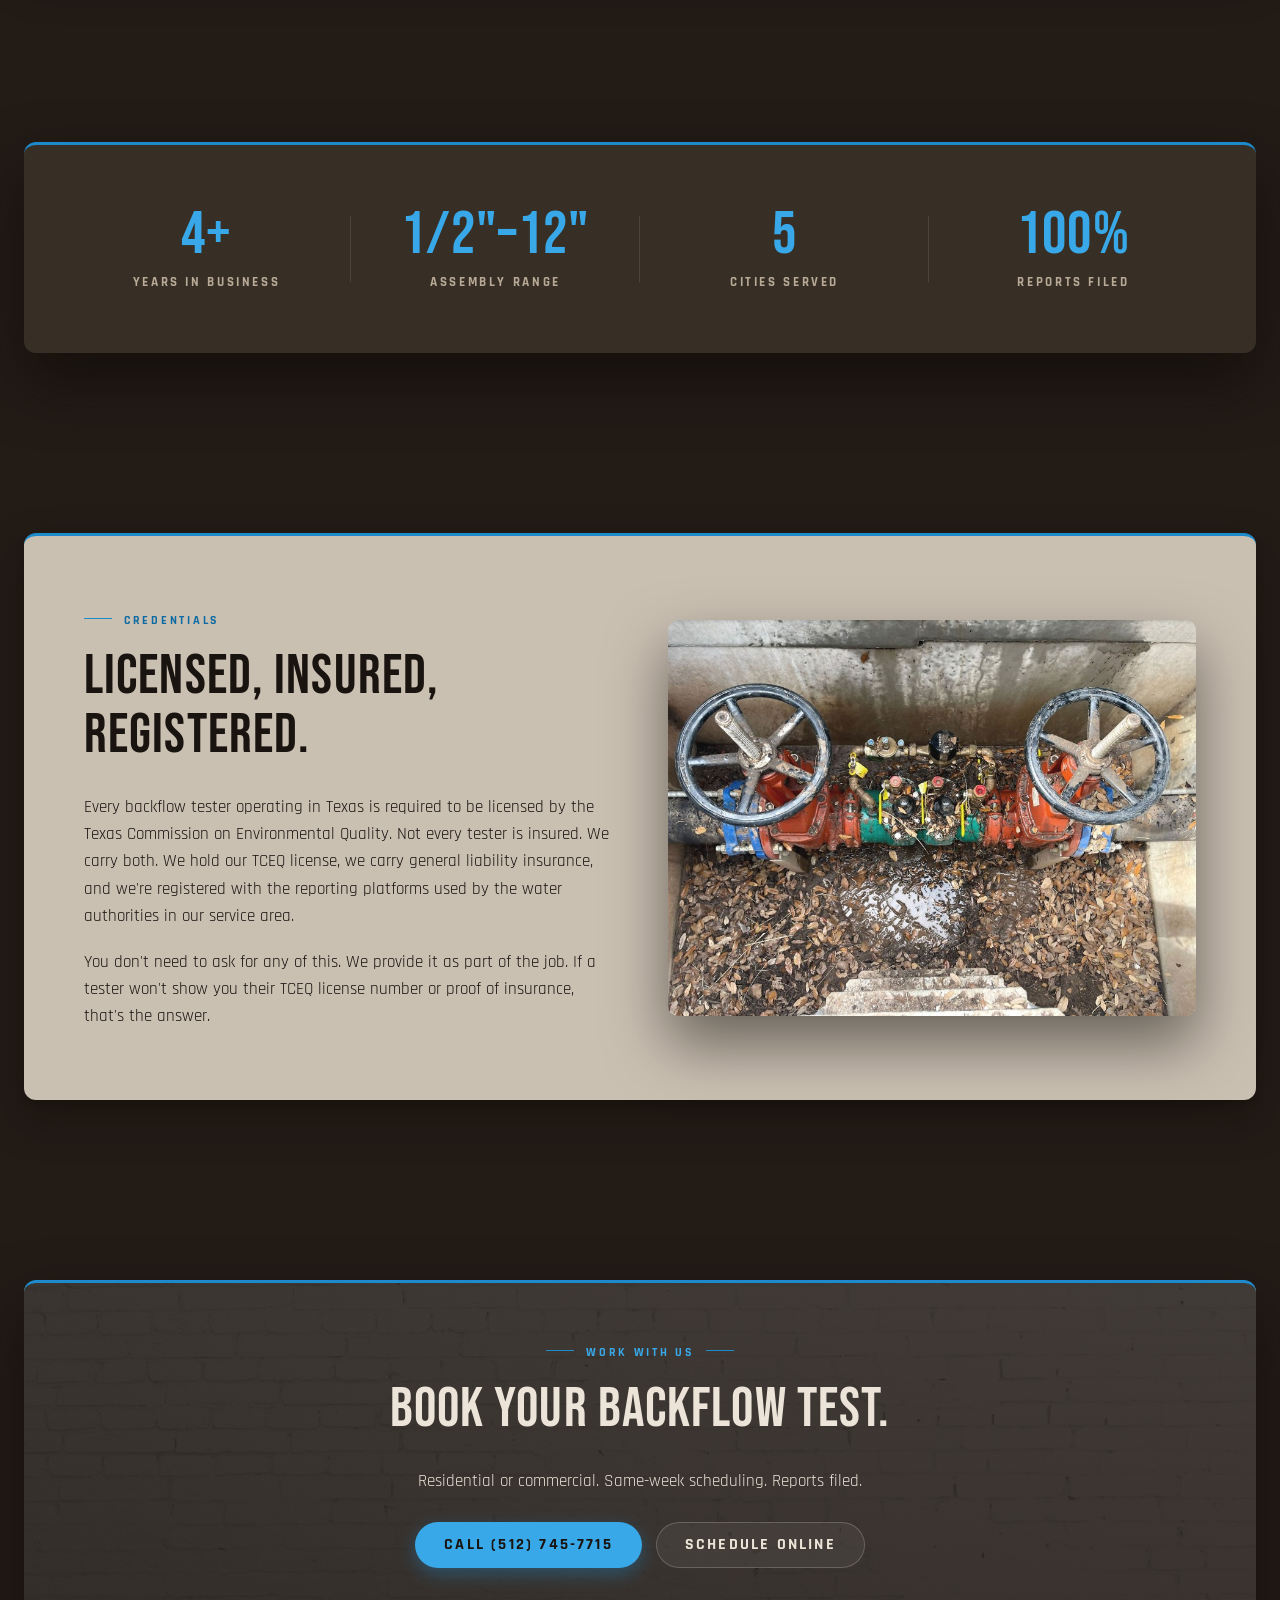
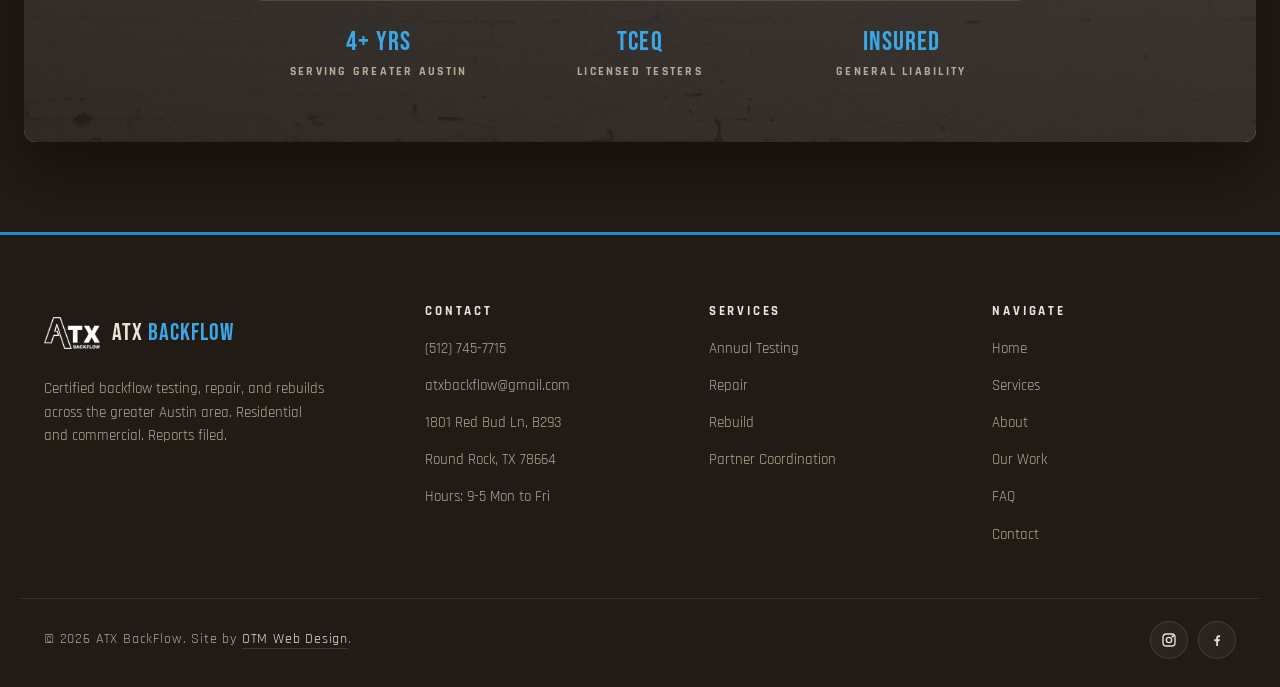
==== commit 2bf8f8a0: "Added adams changes" ====
--- a/about.html
+++ b/about.html
@@ -171,8 +171,8 @@
         <div>
           <span class="eyebrow">Credentials</span>
           <h2>Licensed, Insured, Registered.</h2>
-          <p>Every backflow tester operating in Texas is required to be licensed by the Texas Commission on Environmental Quality. We carry that license, we carry general liability insurance, and we're registered with the reporting platforms used by the water authorities in our service area.</p>
-          <p>You don't need to ask for any of this. We provide it as part of the job. If a tester won't show you their TCEQ license number, that's the answer.</p>
+          <p>Every backflow tester operating in Texas is required to be licensed by the Texas Commission on Environmental Quality. Not every tester is insured. We carry both. We hold our TCEQ license, we carry general liability insurance, and we're registered with the reporting platforms used by the water authorities in our service area.</p>
+          <p>You don't need to ask for any of this. We provide it as part of the job. If a tester won't show you their TCEQ license number or proof of insurance, that's the answer.</p>
         </div>
       </div>
     </div>
@@ -225,6 +225,7 @@
           <li><a href="mailto:atxbackflow@gmail.com">atxbackflow@gmail.com</a></li>
           <li><span>1801 Red Bud Ln, B293</span></li>
           <li><span>Round Rock, TX 78664</span></li>
+          <li><span>Hours: 9-5 Mon to Fri</span></li>
         </ul>
       </div>
 
--- a/styles.css
+++ b/styles.css
@@ -291,7 +291,7 @@
 .nav__inner {
   max-width: var(--container-max);
   margin: 0 auto;
-  padding: 8px 24px;
+  padding: 2px 24px;
   display: flex;
   align-items: center;
   justify-content: space-between;
@@ -309,8 +309,8 @@
 }
 
 .nav__brand-mark {
-  width: 64px;
-  height: 64px;
+  width: 104px;
+  height: 104px;
   object-fit: contain;
   filter: invert(1) brightness(1.1);
 }
@@ -1655,9 +1655,9 @@
   .footer__bottom { flex-direction: column; align-items: flex-start; gap: 14px; }
   .form-row { grid-template-columns: 1fr; }
   .thanks__card { padding: 50px 28px; }
-  .nav__inner { padding: 6px 18px; }
+  .nav__inner { padding: 2px 18px; }
   .nav__brand { font-size: 1.3rem; }
-  .nav__brand-mark { width: 54px; height: 54px; }
+  .nav__brand-mark { width: 84px; height: 84px; }
   .cta-strip__actions { flex-direction: column; align-items: stretch; }
 
   .lightbox__close { top: 12px; right: 12px; width: 40px; height: 40px; font-size: 1.4rem; }
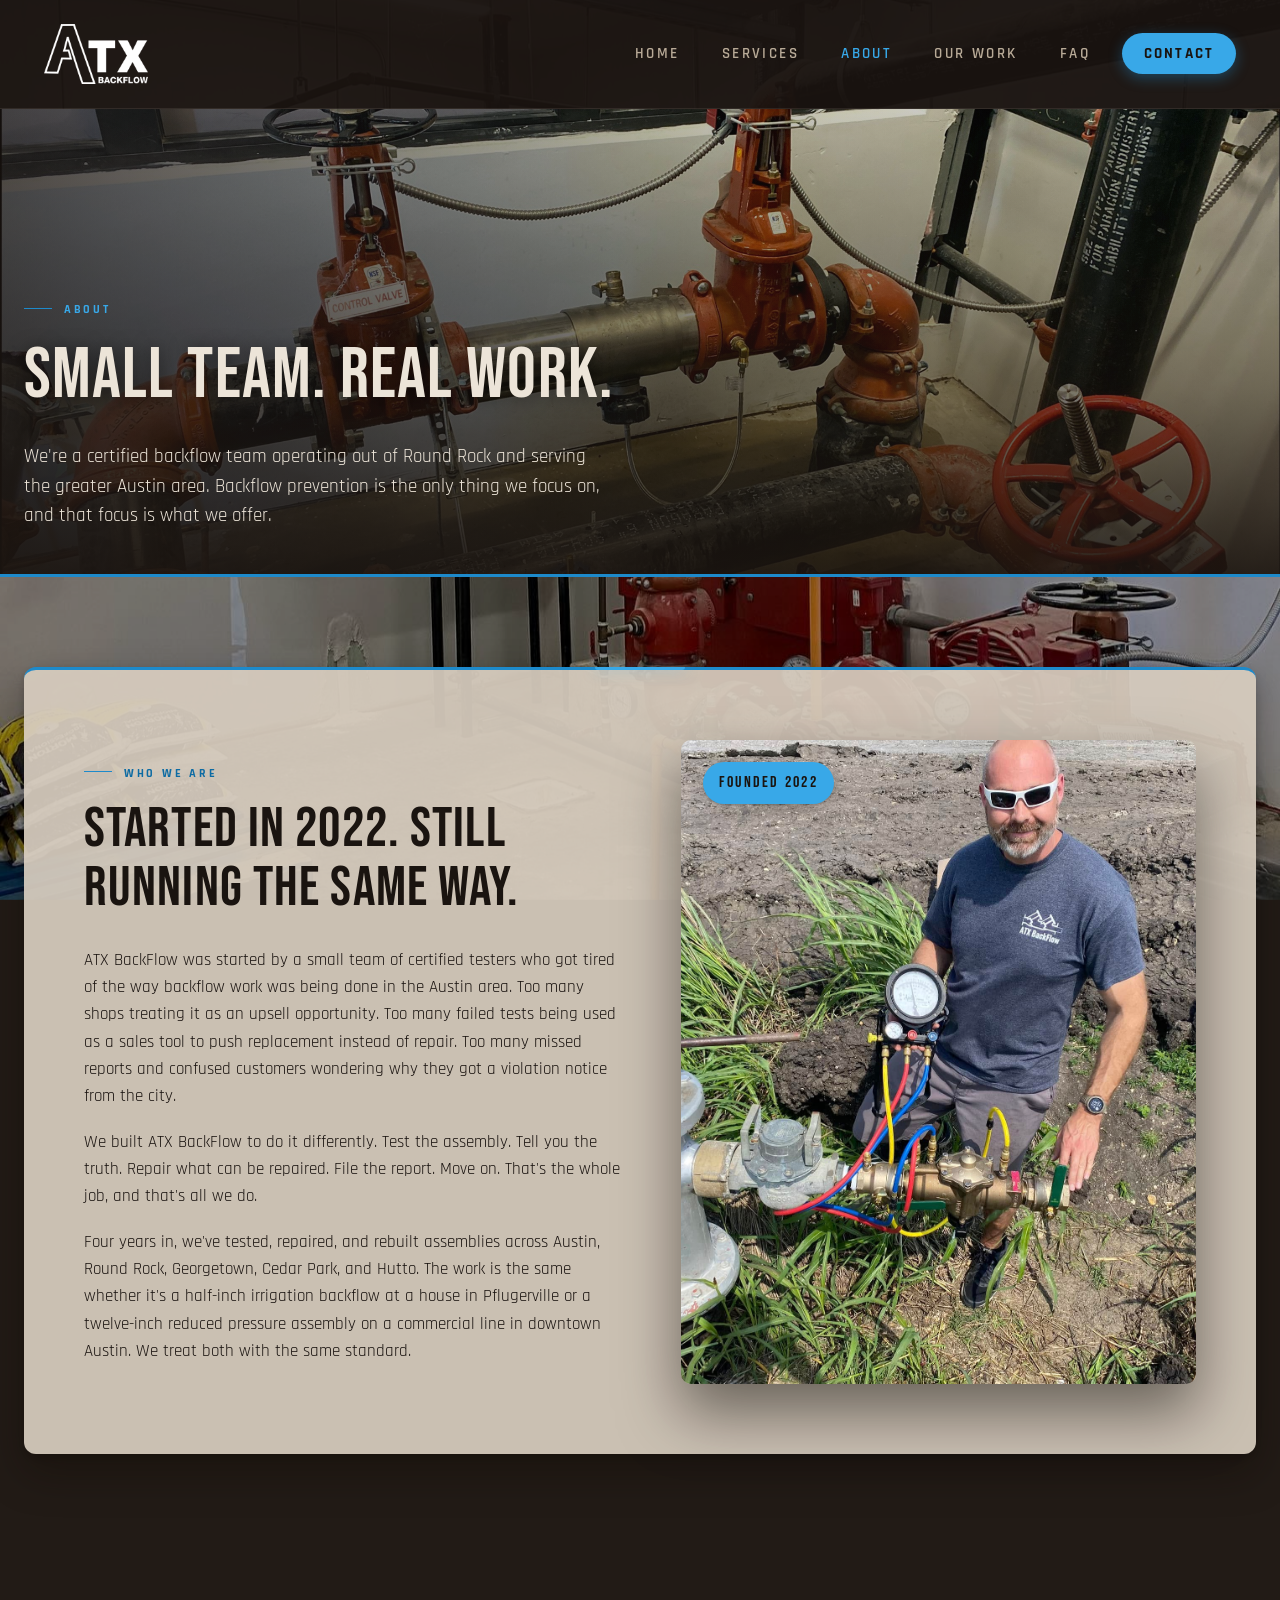
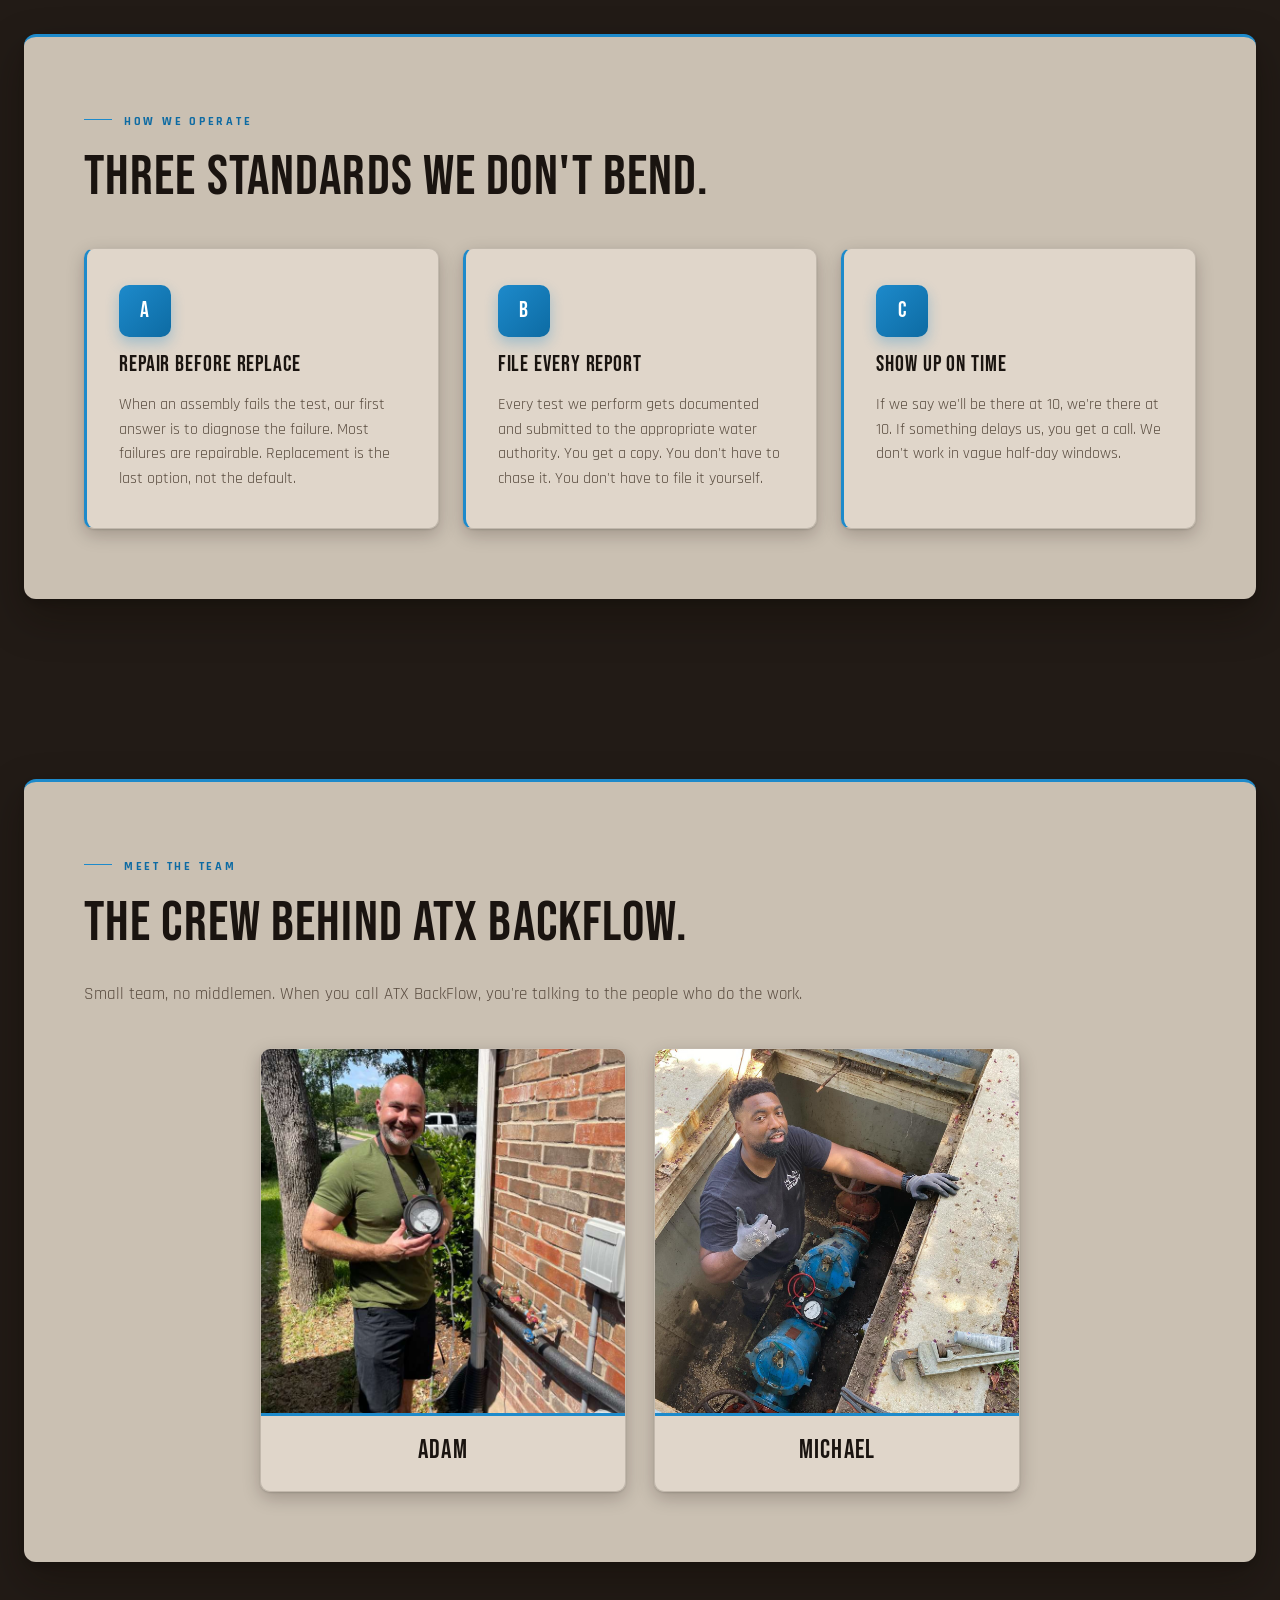
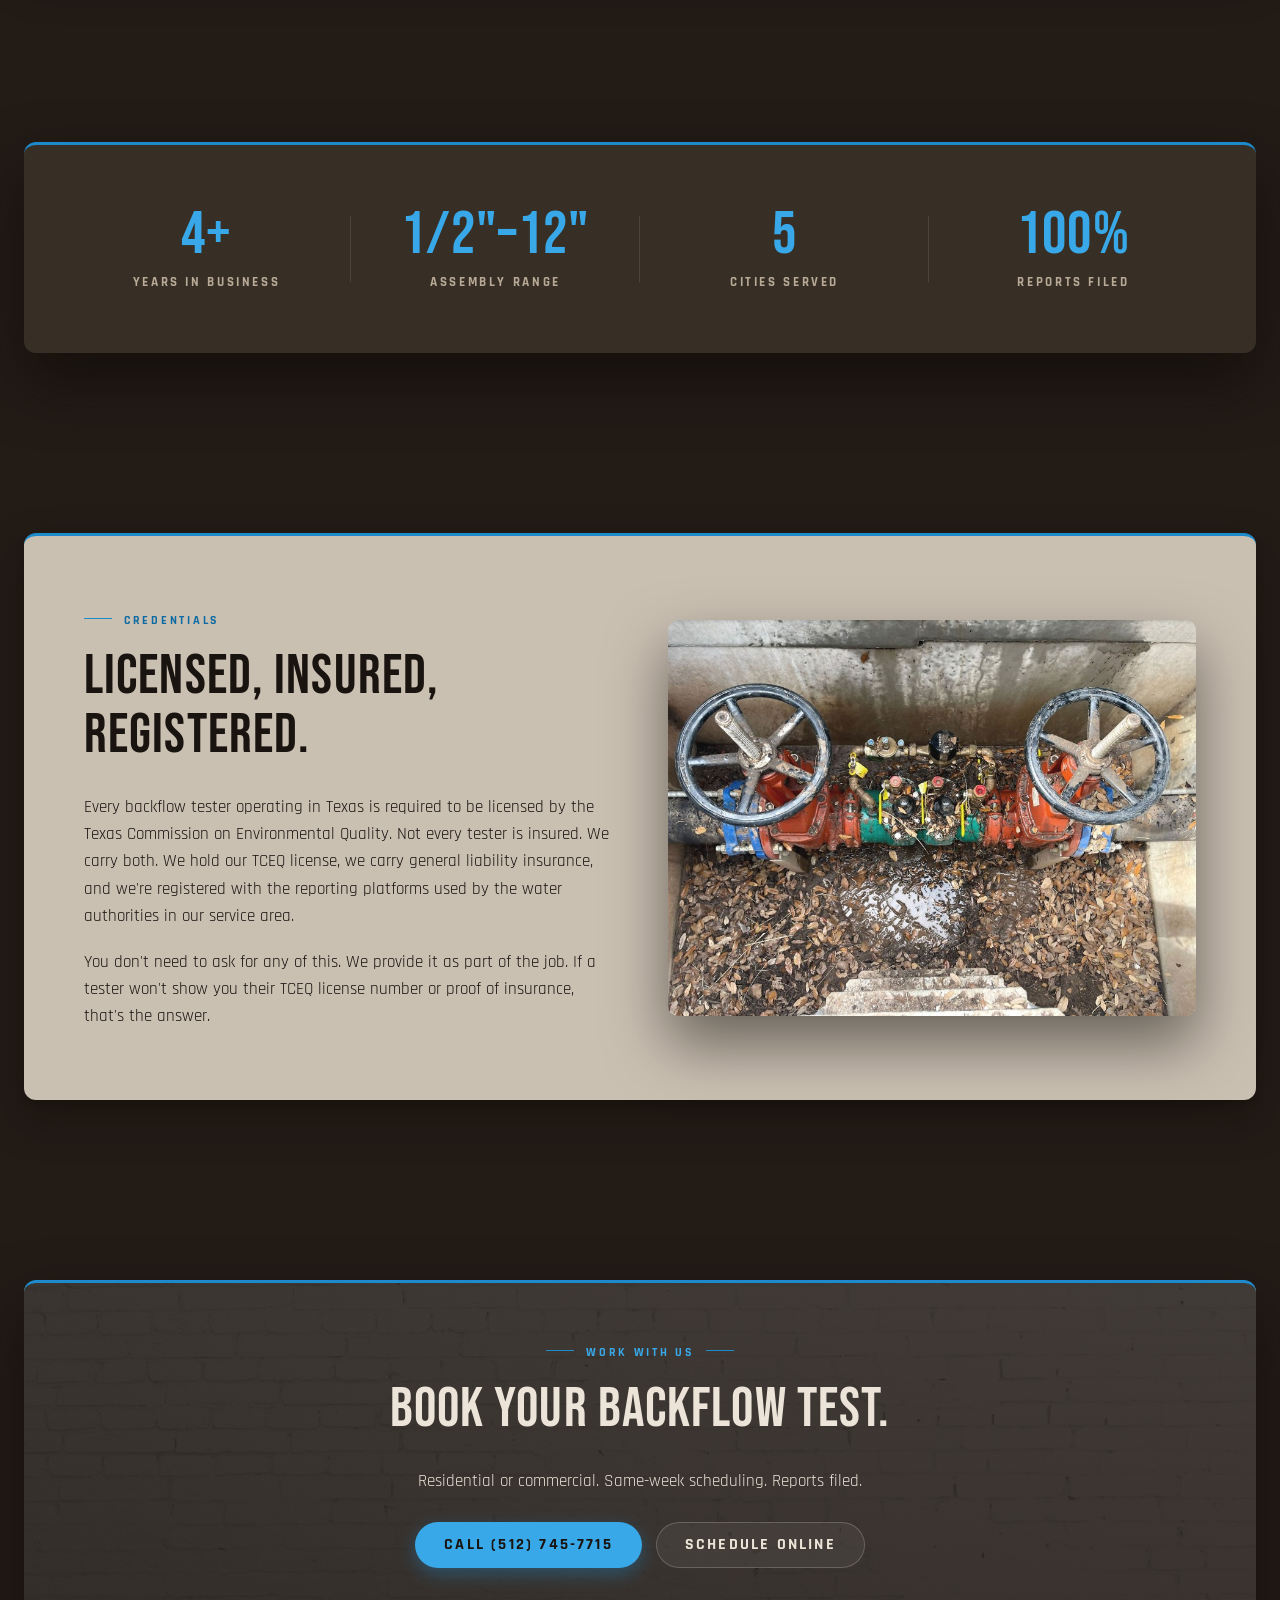
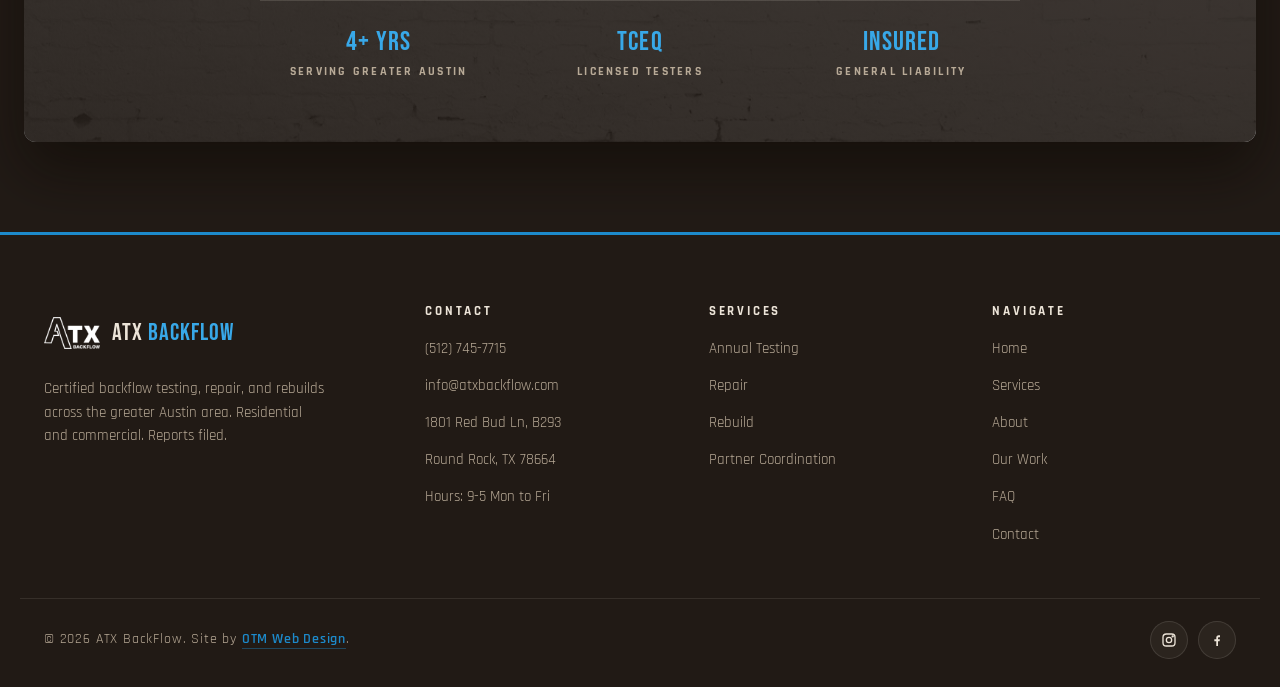
==== commit e97cd071: "push" ====
--- a/about.html
+++ b/about.html
@@ -222,7 +222,7 @@
         <h4>Contact</h4>
         <ul class="footer__list">
           <li><a href="tel:5127457715">(512) 745-7715</a></li>
-          <li><a href="mailto:atxbackflow@gmail.com">atxbackflow@gmail.com</a></li>
+          <li><a href="mailto:info@atxbackflow.com">info@atxbackflow.com</a></li>
           <li><span>1801 Red Bud Ln, B293</span></li>
           <li><span>Round Rock, TX 78664</span></li>
           <li><span>Hours: 9-5 Mon to Fri</span></li>
--- a/styles.css
+++ b/styles.css
@@ -1521,8 +1521,15 @@
 }
 
 .footer__credits { color: var(--color-text-on-dark-muted); }
-.footer__credits a { color: var(--color-text-on-dark); border-bottom: 1px solid rgba(236, 228, 216, 0.15); }
-.footer__credits a:hover { color: var(--accent-bright); border-color: var(--accent-bright); }
+.footer__credits a {
+  color: var(--accent);
+  font-weight: 600;
+  border-bottom: 1px solid rgba(29, 138, 203, 0.4);
+}
+.footer__credits a:hover {
+  color: var(--accent-bright);
+  border-color: var(--accent-bright);
+}
 
 .footer__social { display: flex; gap: 10px; }
 
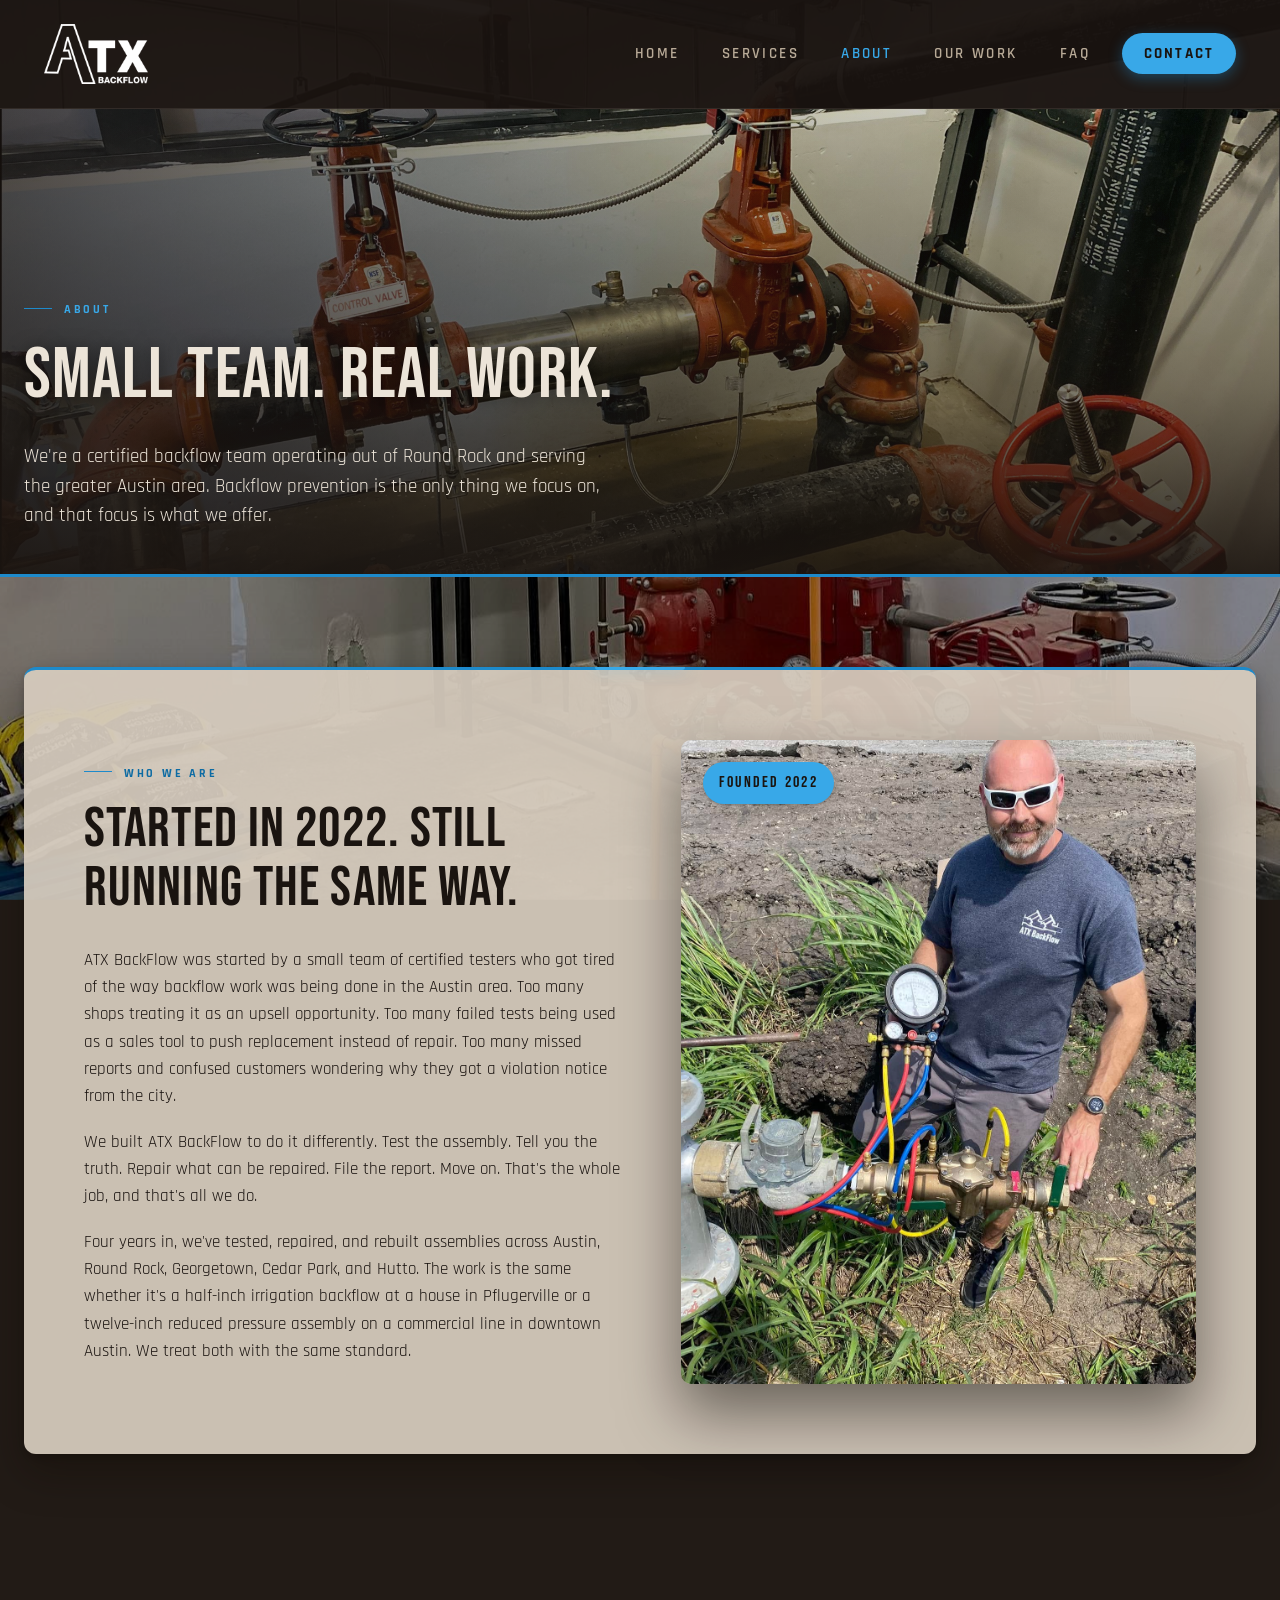
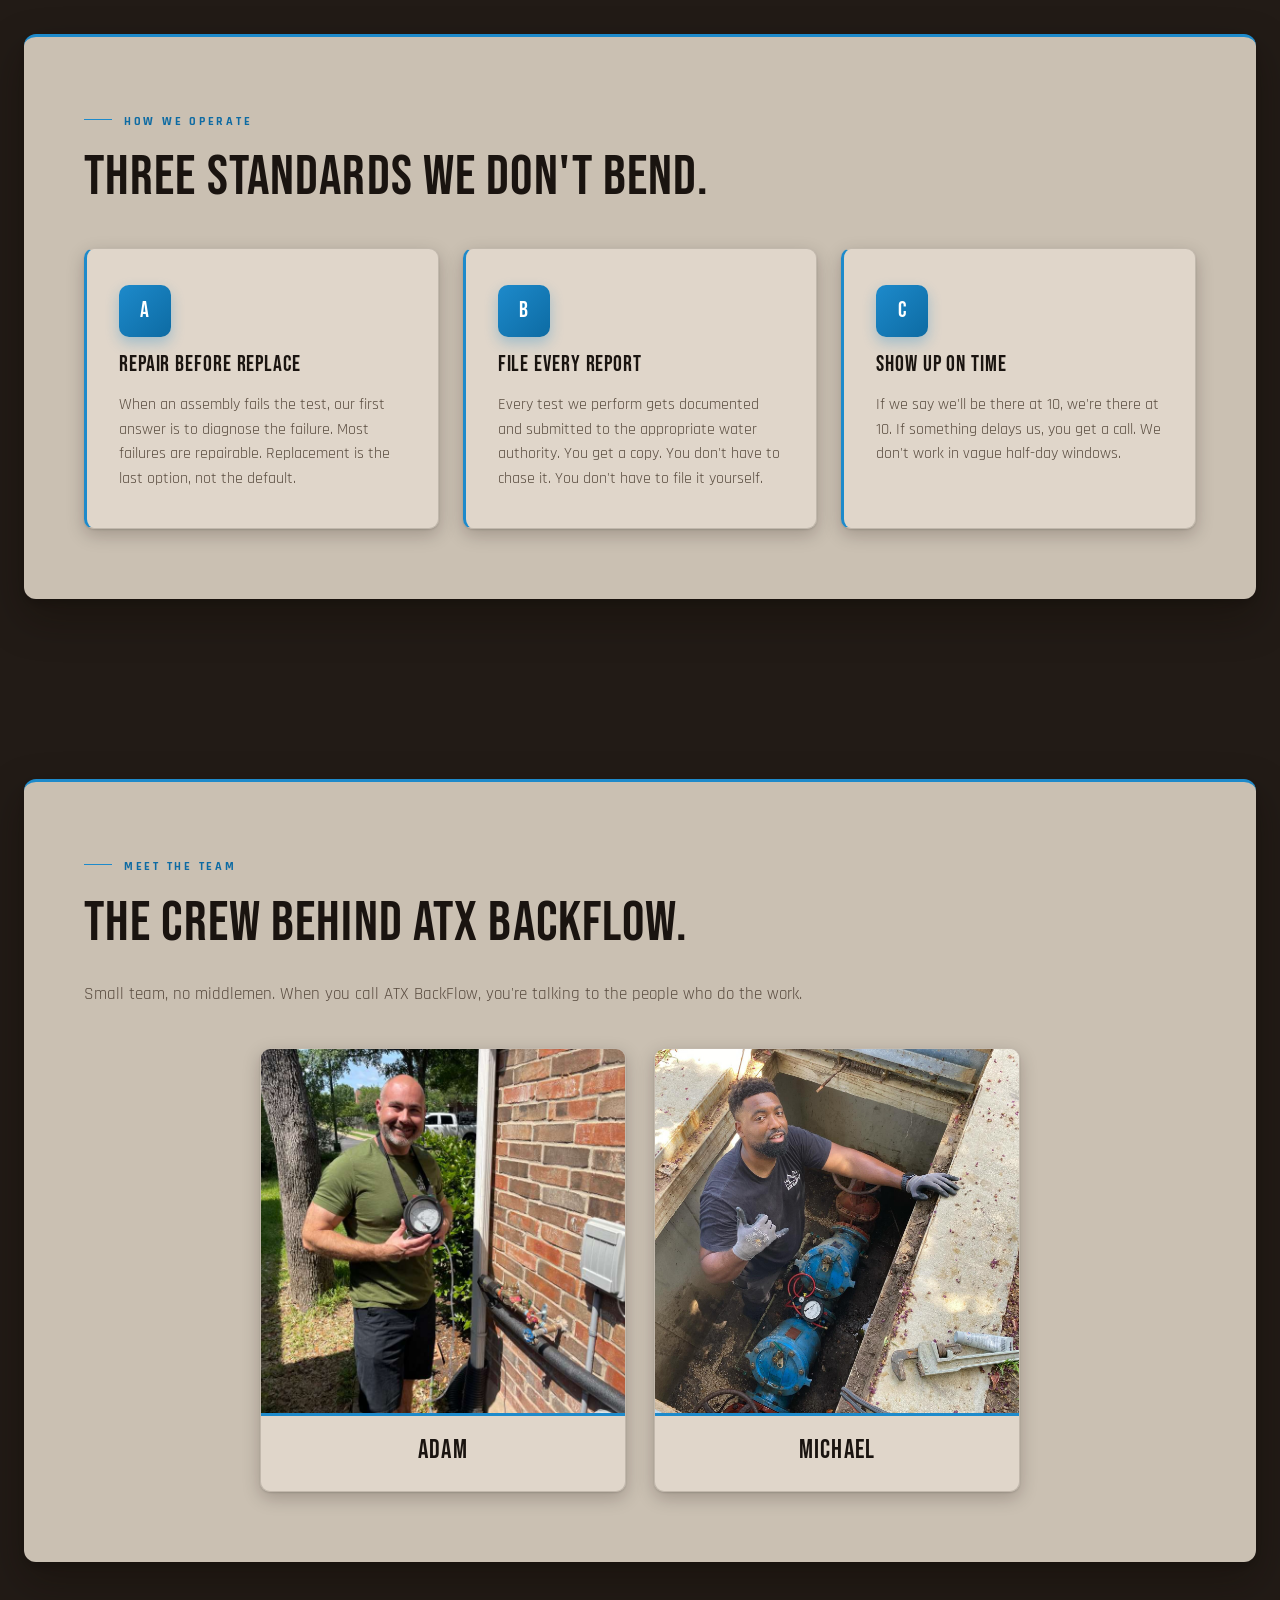
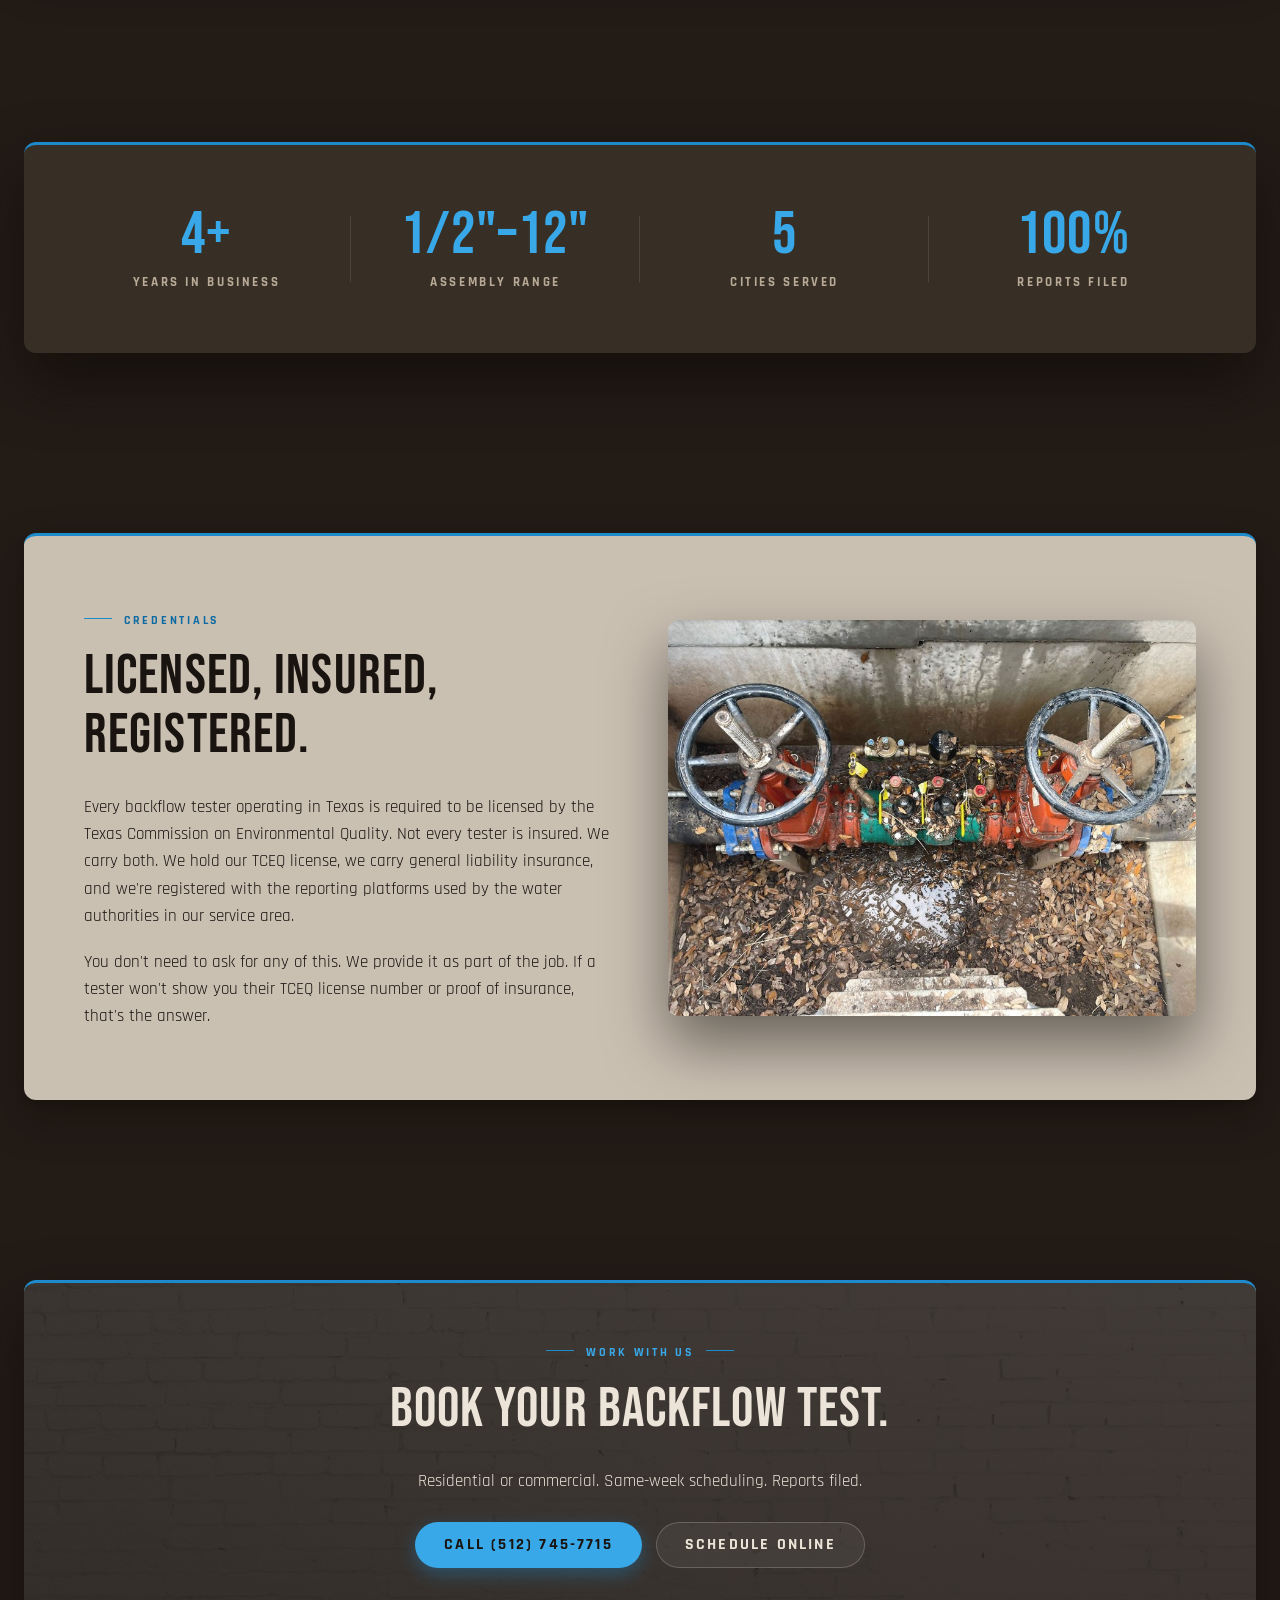
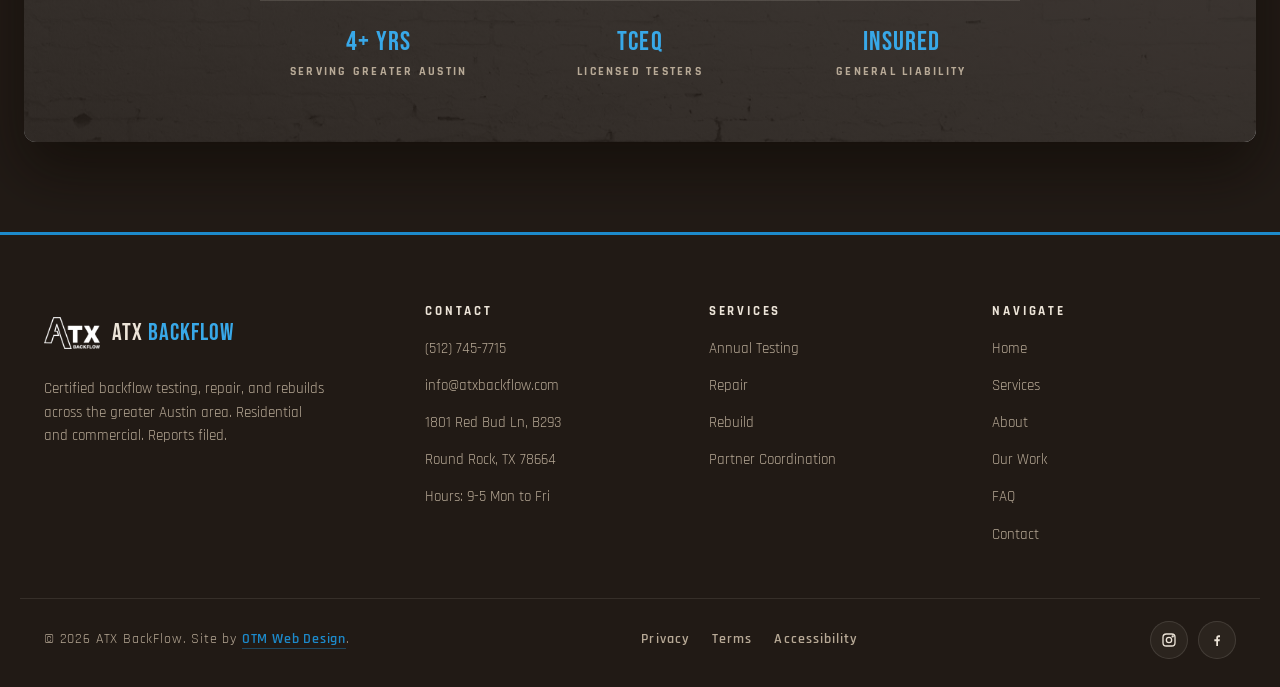
==== commit 10c318a1: "legal and mobile issue" ====
--- a/about.html
+++ b/about.html
@@ -256,6 +256,11 @@
       <div class="footer__credits">
         &copy; <span data-year>2026</span> ATX BackFlow. Site by <a href="https://otm-designs.com" target="_blank" rel="noopener">OTM Web Design</a>.
       </div>
+      <div class="footer__legal-links">
+        <a href="privacy.html">Privacy</a>
+        <a href="terms.html">Terms</a>
+        <a href="accessibility.html">Accessibility</a>
+      </div>
       <div class="footer__social">
         <a href="https://www.instagram.com/atxbackflow/" target="_blank" rel="noopener" aria-label="Instagram">
           <svg viewBox="0 0 24 24" fill="none" stroke="currentColor" stroke-width="2"><rect x="3" y="3" width="18" height="18" rx="5"/><circle cx="12" cy="12" r="4"/><circle cx="17.5" cy="6.5" r="0.8" fill="currentColor"/></svg>
--- a/styles.css
+++ b/styles.css
@@ -817,6 +817,26 @@
   color: var(--color-ink);
 }
 
+/* Service area two-column layout (services page): text + tile grid */
+.service-area-layout {
+  display: grid;
+  grid-template-columns: 1fr 1fr;
+  gap: 48px;
+  align-items: center;
+}
+
+.service-area-grid {
+  list-style: none;
+  padding: 0;
+  margin: 0;
+  display: grid;
+  grid-template-columns: 1fr 1fr;
+  gap: 12px;
+}
+
+/* Allow tiles to shrink instead of overflowing their column */
+.service-area-grid .service-area-tile { min-width: 0; }
+
 /* ============================================
    PRICING (warm sub-cards inside warm frame)
    ============================================ */
@@ -1548,6 +1568,24 @@
 .footer__social a:hover { background: var(--accent); color: #fff; border-color: var(--accent); }
 .footer__social svg { width: 16px; height: 16px; }
 
+/* Footer legal links row (sits between credits and social) */
+.footer__legal-links {
+  display: flex;
+  gap: 22px;
+  align-items: center;
+}
+
+.footer__legal-links a {
+  font-family: 'Rajdhani', sans-serif;
+  font-size: 0.85rem;
+  font-weight: 600;
+  letter-spacing: 0.08em;
+  color: var(--color-text-on-dark-muted);
+  transition: color var(--t-fast);
+}
+
+.footer__legal-links a:hover { color: var(--accent-bright); }
+
 /* ============================================
    THANK-YOU
    ============================================ */
@@ -1589,6 +1627,98 @@
 .thanks p { color: var(--color-warm-text-muted); font-size: 1.05rem; margin-bottom: 22px; }
 
 /* ============================================
+   LEGAL PAGES (privacy, terms, accessibility)
+   Prose content inside the standard warm frame.
+   Reuses existing frame + accent system. No new colors.
+   ============================================ */
+
+/* Slightly shorter hero for legal pages (content-forward) */
+.hero--legal { min-height: 42vh; padding: 80px 0 40px; }
+
+.legal-body {
+  max-width: 820px;
+  margin: 0 auto;
+}
+
+.legal-updated {
+  font-family: 'Rajdhani', sans-serif;
+  font-size: 0.82rem;
+  font-weight: 700;
+  letter-spacing: 0.16em;
+  text-transform: uppercase;
+  color: var(--accent-deep);
+  margin-bottom: 2rem;
+  padding-bottom: 1.2rem;
+  border-bottom: 1px solid var(--color-taupe-line);
+}
+
+.legal-body h2 {
+  font-size: clamp(1.5rem, 2.8vw, 2rem);
+  color: var(--color-ink);
+  margin: 2.2rem 0 0.8rem;
+  letter-spacing: 0.03em;
+}
+
+.legal-body h2:first-of-type { margin-top: 1.4rem; }
+
+.legal-body p {
+  color: var(--color-ink);
+  font-size: 1.02rem;
+  line-height: 1.7;
+  margin: 0 0 1.1em;
+}
+
+.legal-body a {
+  color: var(--accent-deep);
+  font-weight: 600;
+  border-bottom: 1px solid rgba(13, 107, 163, 0.35);
+  transition: color var(--t-fast), border-color var(--t-fast);
+}
+
+.legal-body a:hover {
+  color: var(--accent-bright);
+  border-color: var(--accent-bright);
+}
+
+.legal-list {
+  margin: 0 0 1.3em;
+  padding: 0;
+  list-style: none;
+  display: flex;
+  flex-direction: column;
+  gap: 9px;
+}
+
+.legal-list li {
+  position: relative;
+  padding-left: 22px;
+  color: var(--color-ink);
+  font-size: 1.02rem;
+  line-height: 1.6;
+}
+
+.legal-list li::before {
+  content: '';
+  position: absolute;
+  left: 0;
+  top: 10px;
+  width: 8px;
+  height: 8px;
+  background: var(--accent);
+  border-radius: 2px;
+  transform: rotate(45deg);
+}
+
+.legal-contact {
+  margin-top: 1.6em;
+  padding: 24px 28px;
+  background: var(--frame-fill-soft);
+  border-left: 3px solid var(--accent);
+  border-radius: var(--radius-sub);
+  line-height: 1.7;
+}
+
+/* ============================================
    REVEAL ANIMATIONS
    ============================================ */
 
@@ -1610,7 +1740,7 @@
 
 @media (max-width: 1100px) {
   .form-shell { grid-template-columns: 1fr; }
-  .feature, .intro-grid { grid-template-columns: 1fr; gap: 36px; }
+  .feature, .intro-grid, .service-area-layout { grid-template-columns: 1fr; gap: 36px; }
   .feature--reverse .feature__media { order: 0; }
   .services-grid { grid-template-columns: repeat(2, 1fr); }
   .stats__grid { grid-template-columns: repeat(2, 1fr); gap: 36px; }
@@ -1660,6 +1790,7 @@
   .stat:not(:last-child)::after { display: none; }
   .footer__grid { grid-template-columns: 1fr; gap: 32px; }
   .footer__bottom { flex-direction: column; align-items: flex-start; gap: 14px; }
+  .footer__legal-links { gap: 18px; flex-wrap: wrap; }
   .form-row { grid-template-columns: 1fr; }
   .thanks__card { padding: 50px 28px; }
   .nav__inner { padding: 2px 18px; }
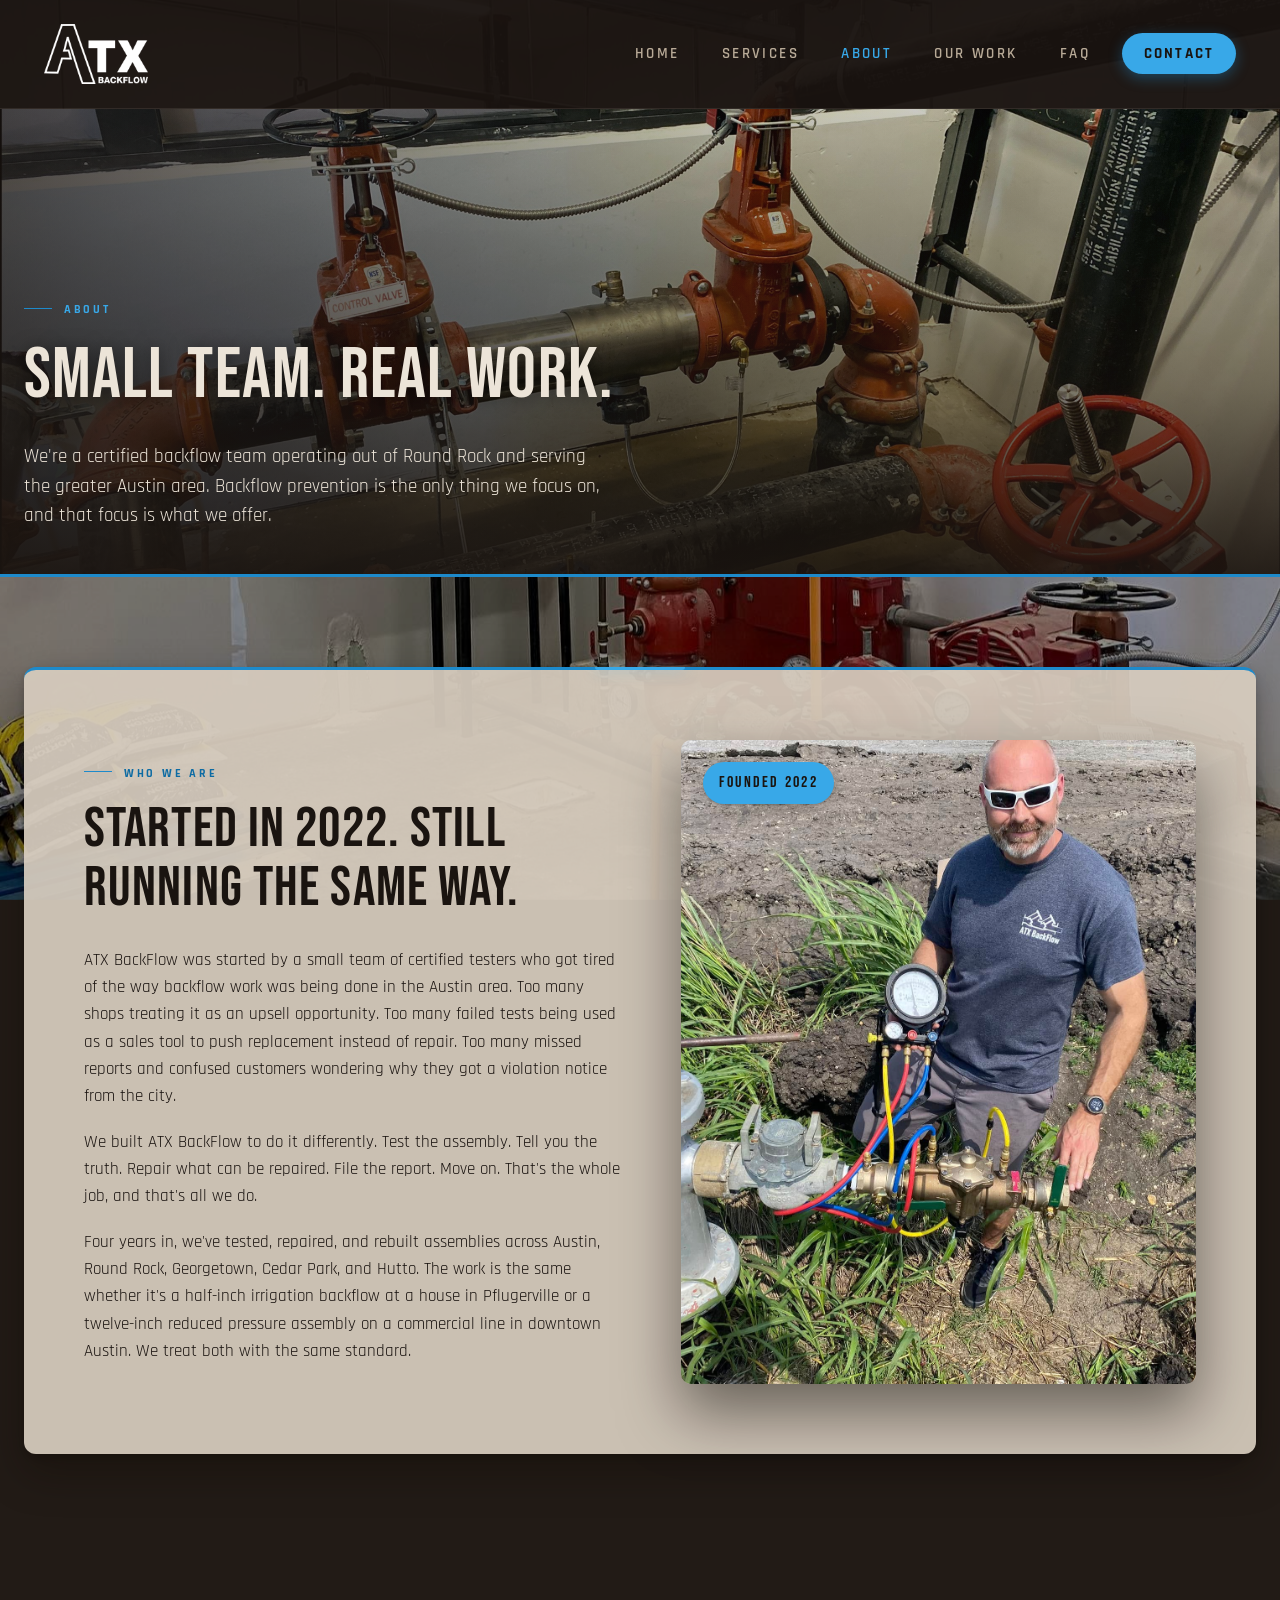
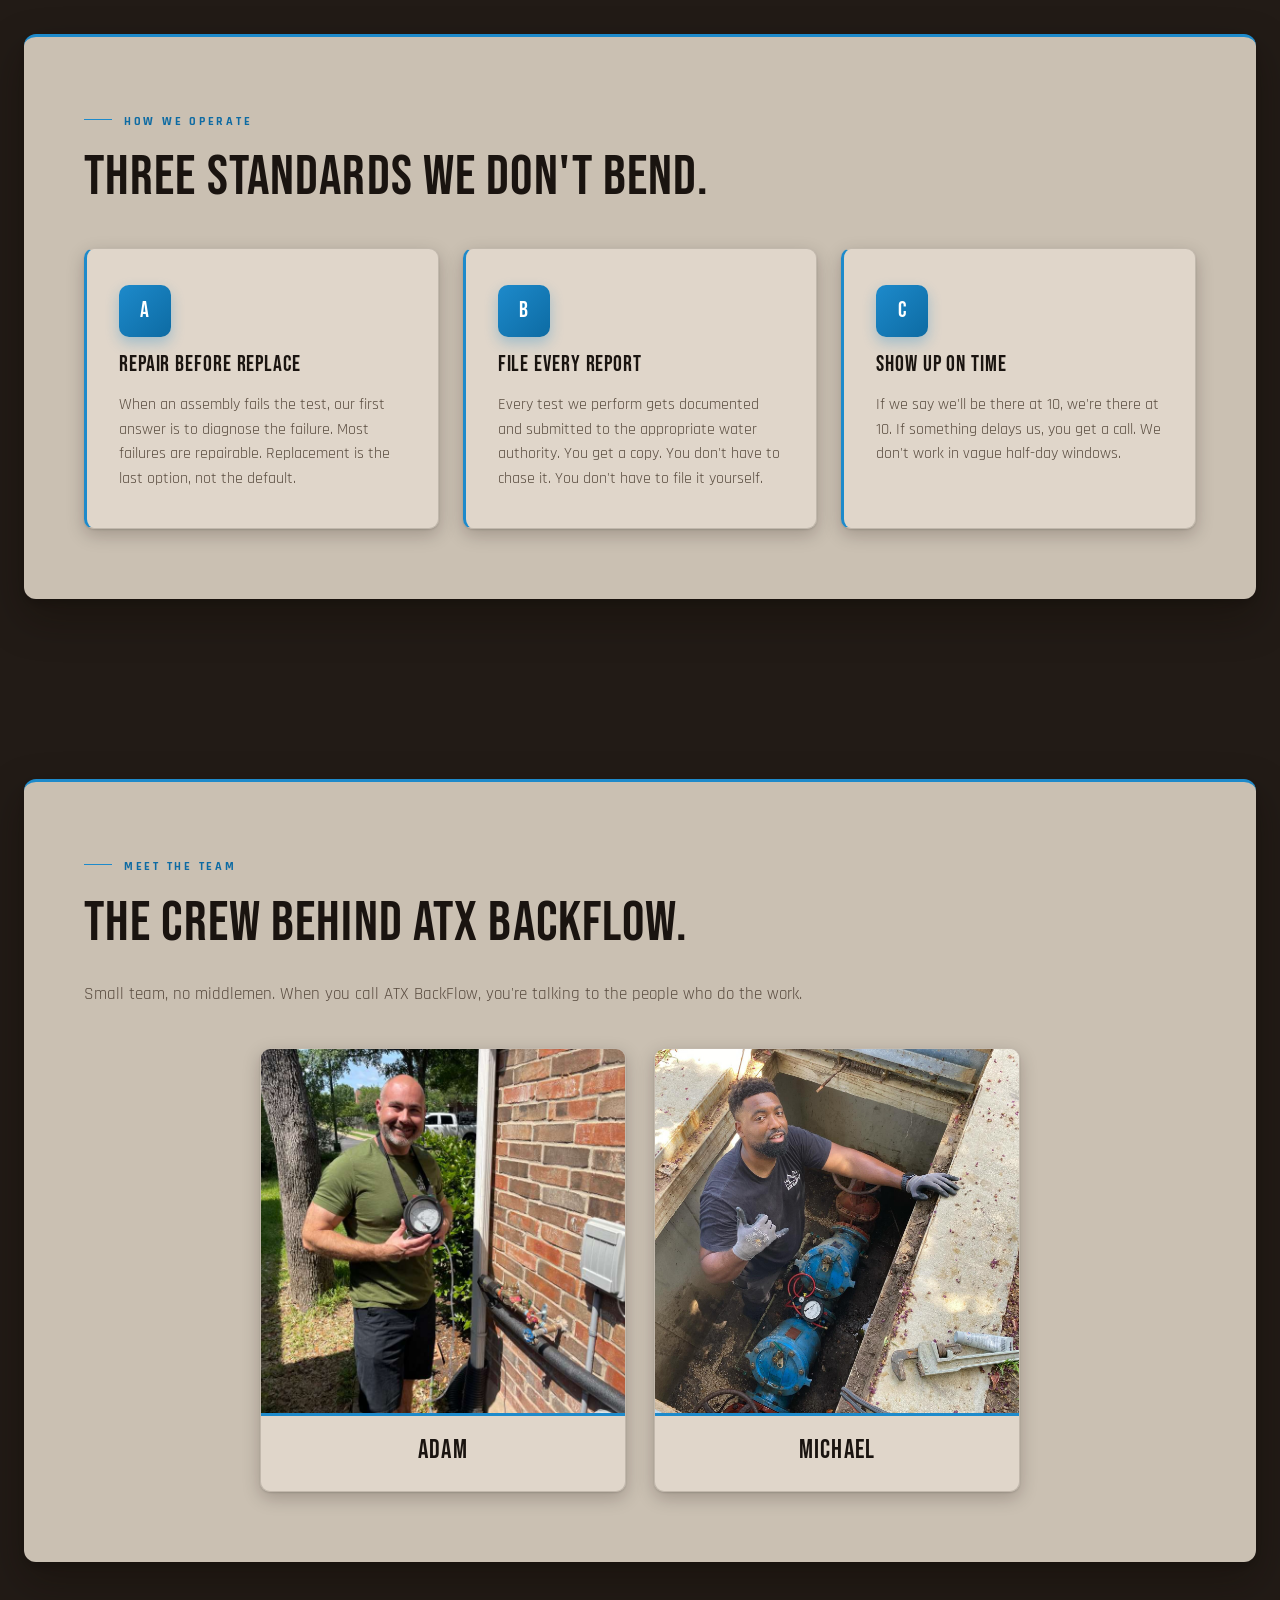
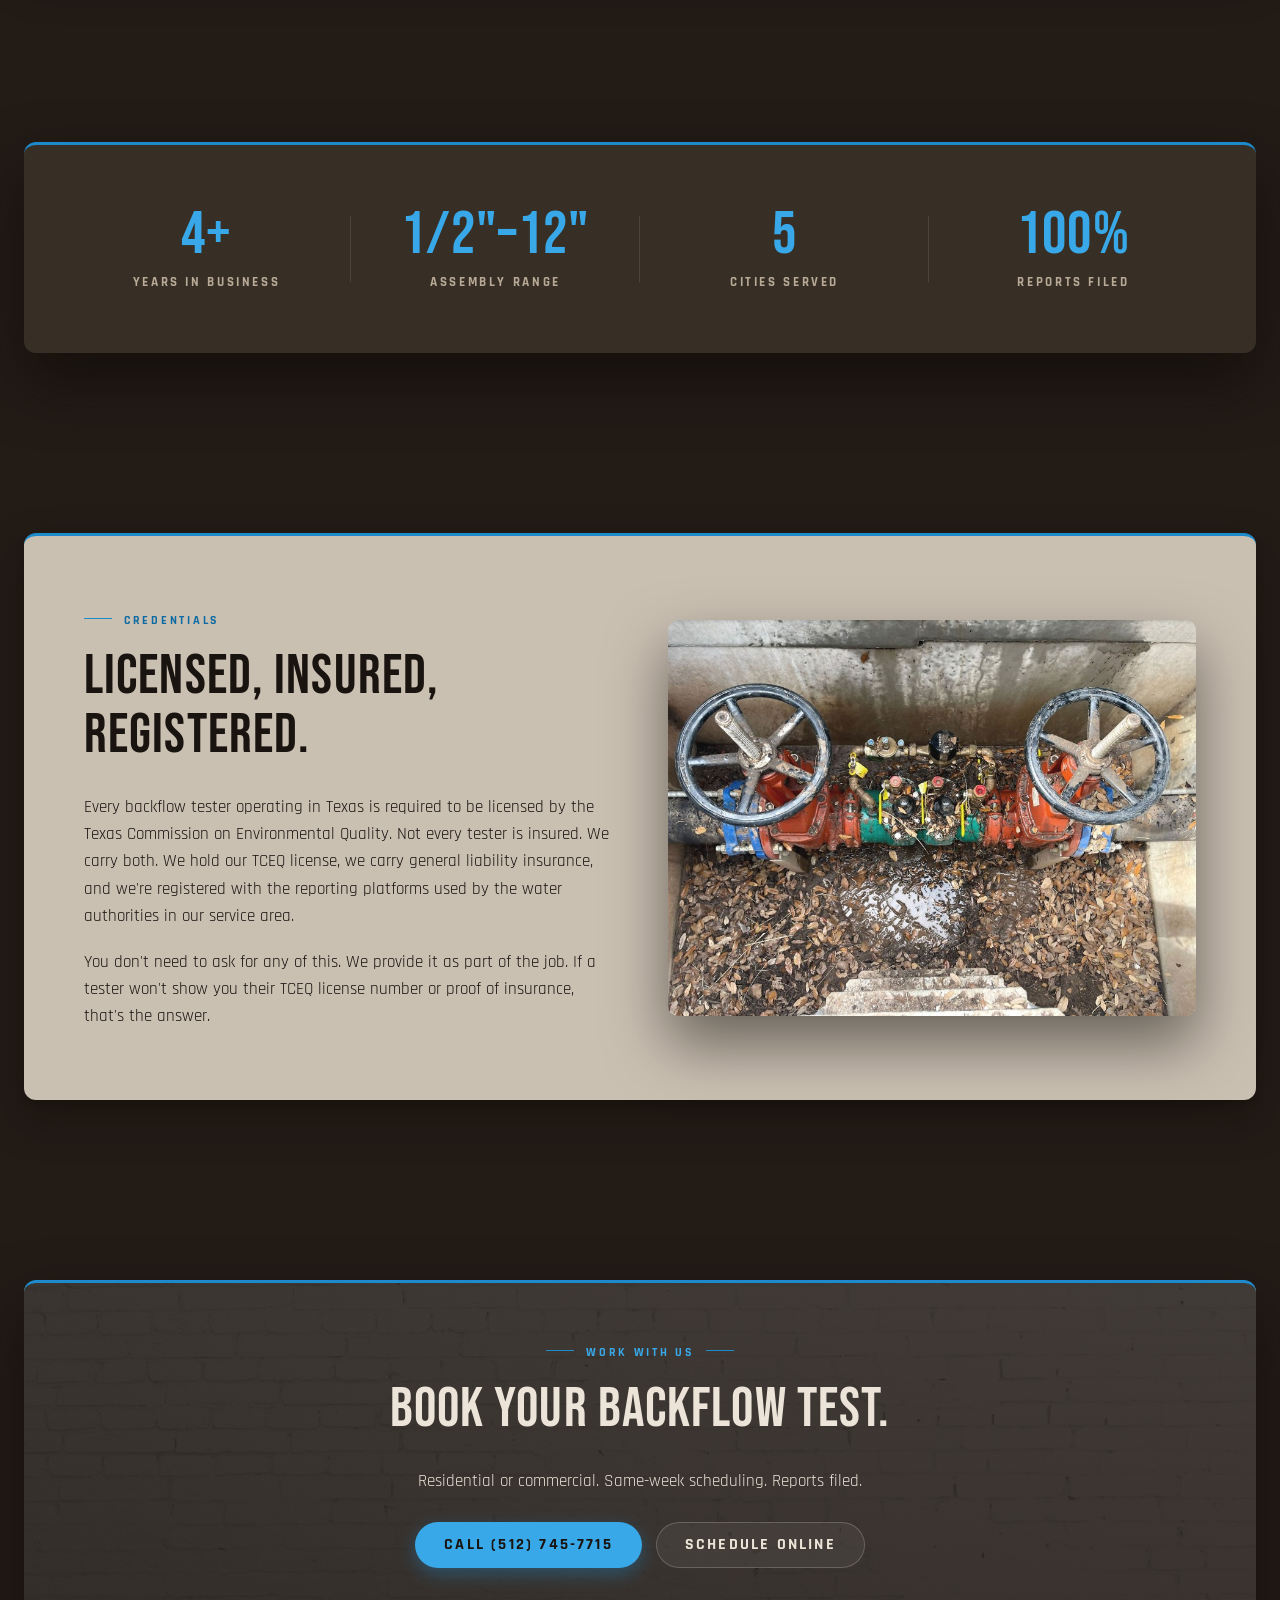
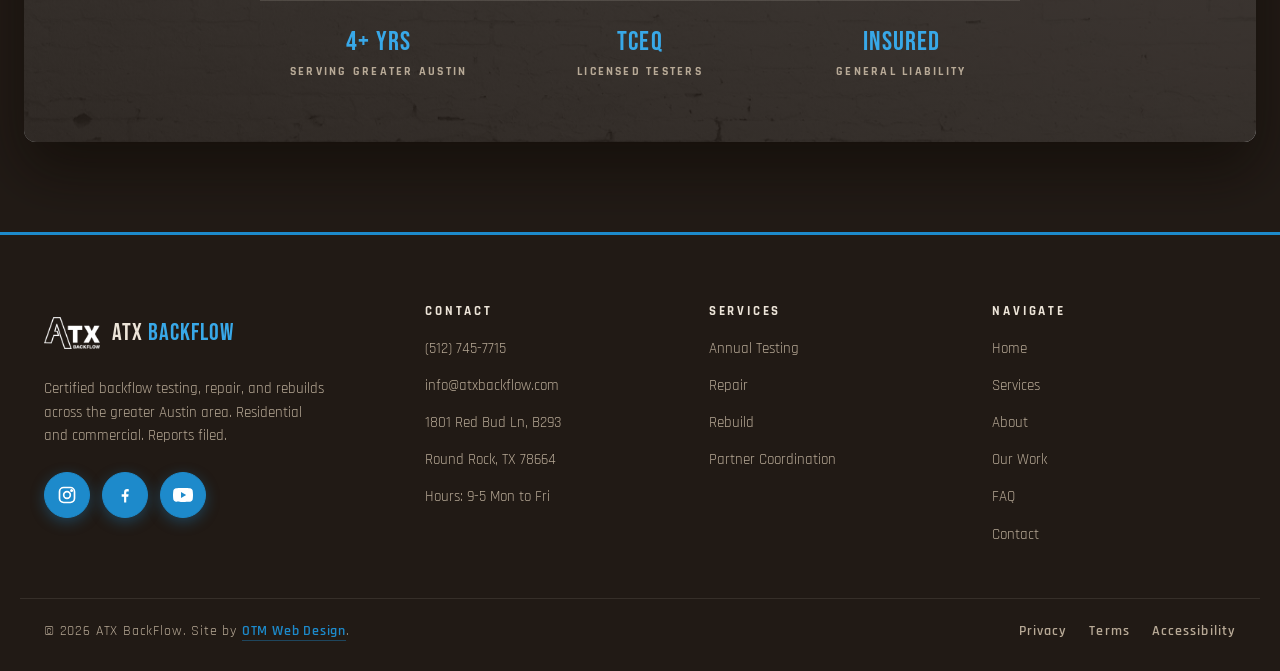
==== commit ee69eda9: "added youtube link and og logo" ====
--- a/about.html
+++ b/about.html
@@ -5,6 +5,23 @@
   <meta name="viewport" content="width=device-width, initial-scale=1.0">
   <title>About | ATX BackFlow</title>
   <meta name="description" content="ATX BackFlow is a small, certified team serving the greater Austin area. We focus on backflow prevention testing, repair, and rebuilds. See our work and learn how we operate.">
+
+  <!-- Open Graph / Facebook -->
+  <meta property="og:type" content="website">
+  <meta property="og:site_name" content="ATX BackFlow">
+  <meta property="og:title" content="About | ATX BackFlow">
+  <meta property="og:description" content="ATX BackFlow is a small, certified team serving the greater Austin area. We focus on backflow prevention testing, repair, and rebuilds. See our work and learn how we operate.">
+  <meta property="og:url" content="https://atxbackflow.com/about.html">
+  <meta property="og:image" content="https://atxbackflow.com/assets/og-image.jpg">
+  <meta property="og:image:width" content="1200">
+  <meta property="og:image:height" content="630">
+  <meta property="og:image:alt" content="ATX BackFlow - Certified Backflow Testing in Greater Austin">
+
+  <!-- Twitter Card -->
+  <meta name="twitter:card" content="summary_large_image">
+  <meta name="twitter:title" content="About | ATX BackFlow">
+  <meta name="twitter:description" content="ATX BackFlow is a small, certified team serving the greater Austin area. We focus on backflow prevention testing, repair, and rebuilds. See our work and learn how we operate.">
+  <meta name="twitter:image" content="https://atxbackflow.com/assets/og-image.jpg">
 
   <link rel="preconnect" href="https://fonts.googleapis.com">
   <link rel="preconnect" href="https://fonts.gstatic.com" crossorigin>
@@ -216,6 +233,17 @@
           <span class="footer__brand-text">ATX <em>BackFlow</em></span>
         </div>
         <p class="footer__tagline">Certified backflow testing, repair, and rebuilds across the greater Austin area. Residential and commercial. Reports filed.</p>
+        <div class="footer__social">
+          <a href="https://www.instagram.com/atxbackflow/" target="_blank" rel="noopener" aria-label="Instagram">
+            <svg viewBox="0 0 24 24" fill="none" stroke="currentColor" stroke-width="2"><rect x="3" y="3" width="18" height="18" rx="5"/><circle cx="12" cy="12" r="4"/><circle cx="17.5" cy="6.5" r="0.8" fill="currentColor"/></svg>
+          </a>
+          <a href="https://www.facebook.com/ATXbackflow" target="_blank" rel="noopener" aria-label="Facebook">
+            <svg viewBox="0 0 24 24" fill="currentColor"><path d="M13.5 21v-7h2.4l.4-3h-2.8V9.2c0-.9.3-1.5 1.5-1.5h1.5V5c-.3 0-1.1-.1-2.1-.1-2.1 0-3.5 1.3-3.5 3.6V11H8v3h2.9v7h2.6z"/></svg>
+          </a>
+          <a href="https://www.youtube.com/@ATXBackFlow" target="_blank" rel="noopener" aria-label="YouTube">
+            <svg viewBox="0 0 24 24" fill="currentColor"><path d="M23.5 6.2a3 3 0 0 0-2.1-2.1C19.5 3.6 12 3.6 12 3.6s-7.5 0-9.4.5A3 3 0 0 0 .5 6.2 31 31 0 0 0 0 12a31 31 0 0 0 .5 5.8 3 3 0 0 0 2.1 2.1c1.9.5 9.4.5 9.4.5s7.5 0 9.4-.5a3 3 0 0 0 2.1-2.1A31 31 0 0 0 24 12a31 31 0 0 0-.5-5.8zM9.6 15.6V8.4l6.2 3.6z"/></svg>
+          </a>
+        </div>
       </div>
 
       <div class="footer__col">
@@ -261,14 +289,6 @@
         <a href="terms.html">Terms</a>
         <a href="accessibility.html">Accessibility</a>
       </div>
-      <div class="footer__social">
-        <a href="https://www.instagram.com/atxbackflow/" target="_blank" rel="noopener" aria-label="Instagram">
-          <svg viewBox="0 0 24 24" fill="none" stroke="currentColor" stroke-width="2"><rect x="3" y="3" width="18" height="18" rx="5"/><circle cx="12" cy="12" r="4"/><circle cx="17.5" cy="6.5" r="0.8" fill="currentColor"/></svg>
-        </a>
-        <a href="https://www.facebook.com/ATXbackflow" target="_blank" rel="noopener" aria-label="Facebook">
-          <svg viewBox="0 0 24 24" fill="currentColor"><path d="M13.5 21v-7h2.4l.4-3h-2.8V9.2c0-.9.3-1.5 1.5-1.5h1.5V5c-.3 0-1.1-.1-2.1-.1-2.1 0-3.5 1.3-3.5 3.6V11H8v3h2.9v7h2.6z"/></svg>
-        </a>
-      </div>
     </div>
   </footer>
 
--- a/styles.css
+++ b/styles.css
@@ -1551,22 +1551,28 @@
   border-color: var(--accent-bright);
 }
 
-.footer__social { display: flex; gap: 10px; }
+.footer__social { display: flex; gap: 12px; margin-top: 24px; }
 
 .footer__social a {
-  width: 38px; height: 38px;
+  width: 46px; height: 46px;
   border-radius: 50%;
-  background: rgba(236, 228, 216, 0.05);
-  border: 1px solid rgba(236, 228, 216, 0.12);
+  background: var(--accent);
+  border: 1px solid var(--accent);
   display: flex;
   align-items: center;
   justify-content: center;
-  color: var(--color-text-on-dark);
-  transition: background var(--t-fast), color var(--t-fast), border-color var(--t-fast);
-}
-
-.footer__social a:hover { background: var(--accent); color: #fff; border-color: var(--accent); }
-.footer__social svg { width: 16px; height: 16px; }
+  color: #fff;
+  transition: background var(--t-fast), color var(--t-fast), border-color var(--t-fast), transform var(--t-fast), box-shadow var(--t-fast);
+  box-shadow: 0 4px 14px rgba(29, 138, 203, 0.35);
+}
+
+.footer__social a:hover {
+  background: var(--accent-bright);
+  border-color: var(--accent-bright);
+  transform: translateY(-2px);
+  box-shadow: 0 8px 22px rgba(29, 138, 203, 0.5);
+}
+.footer__social svg { width: 20px; height: 20px; }
 
 /* Footer legal links row (sits between credits and social) */
 .footer__legal-links {
